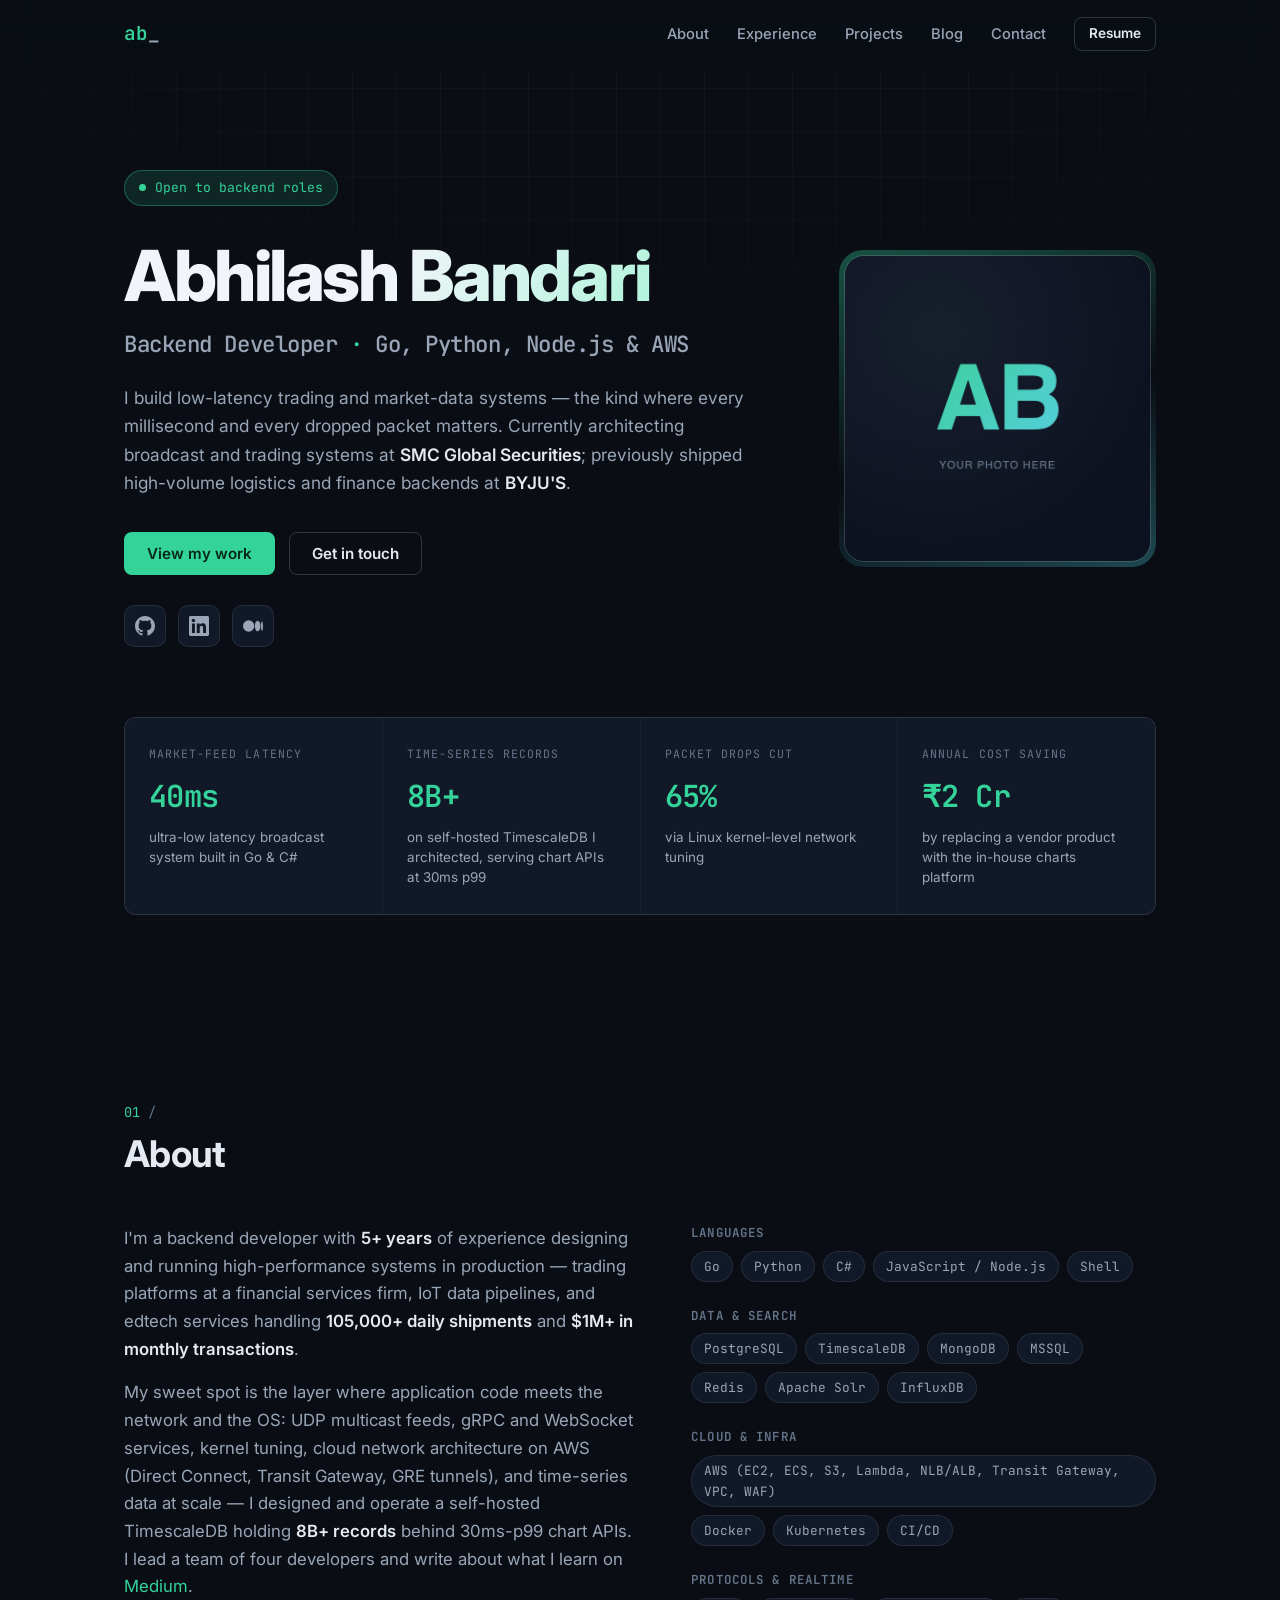
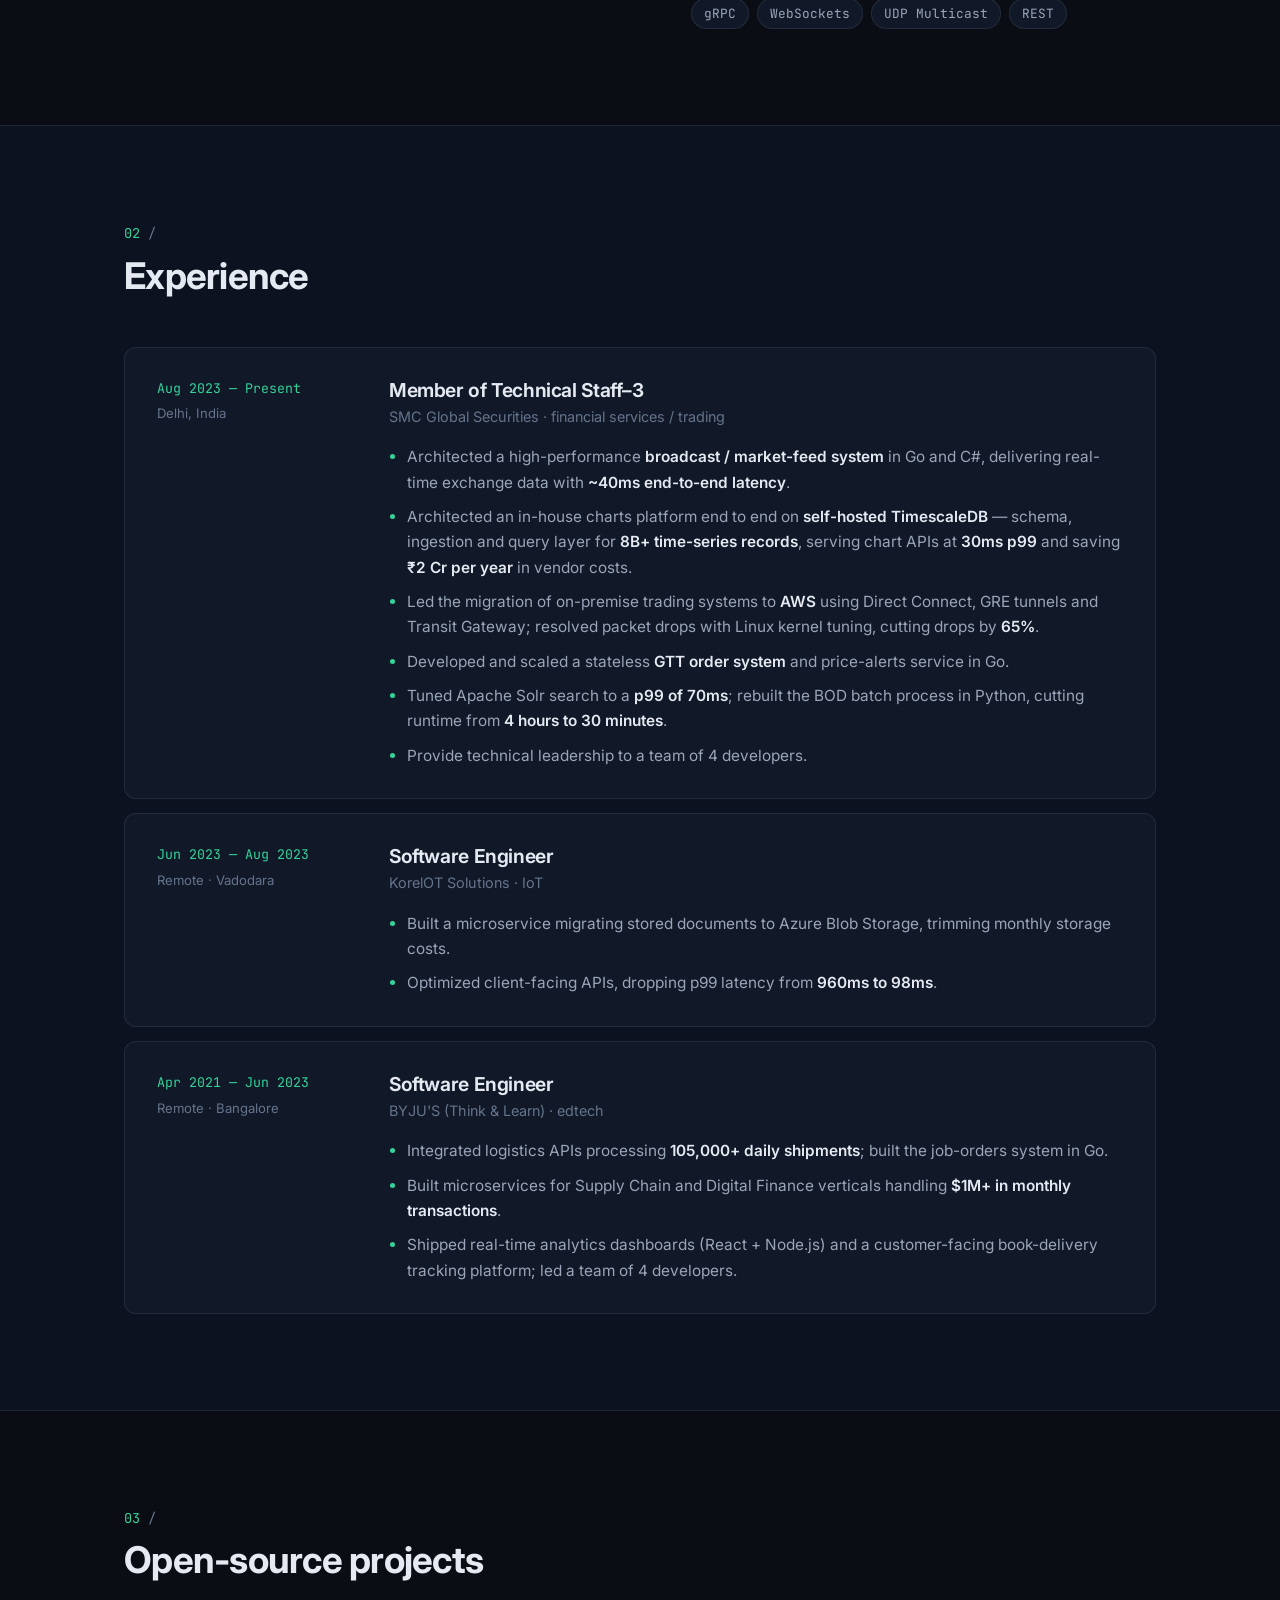
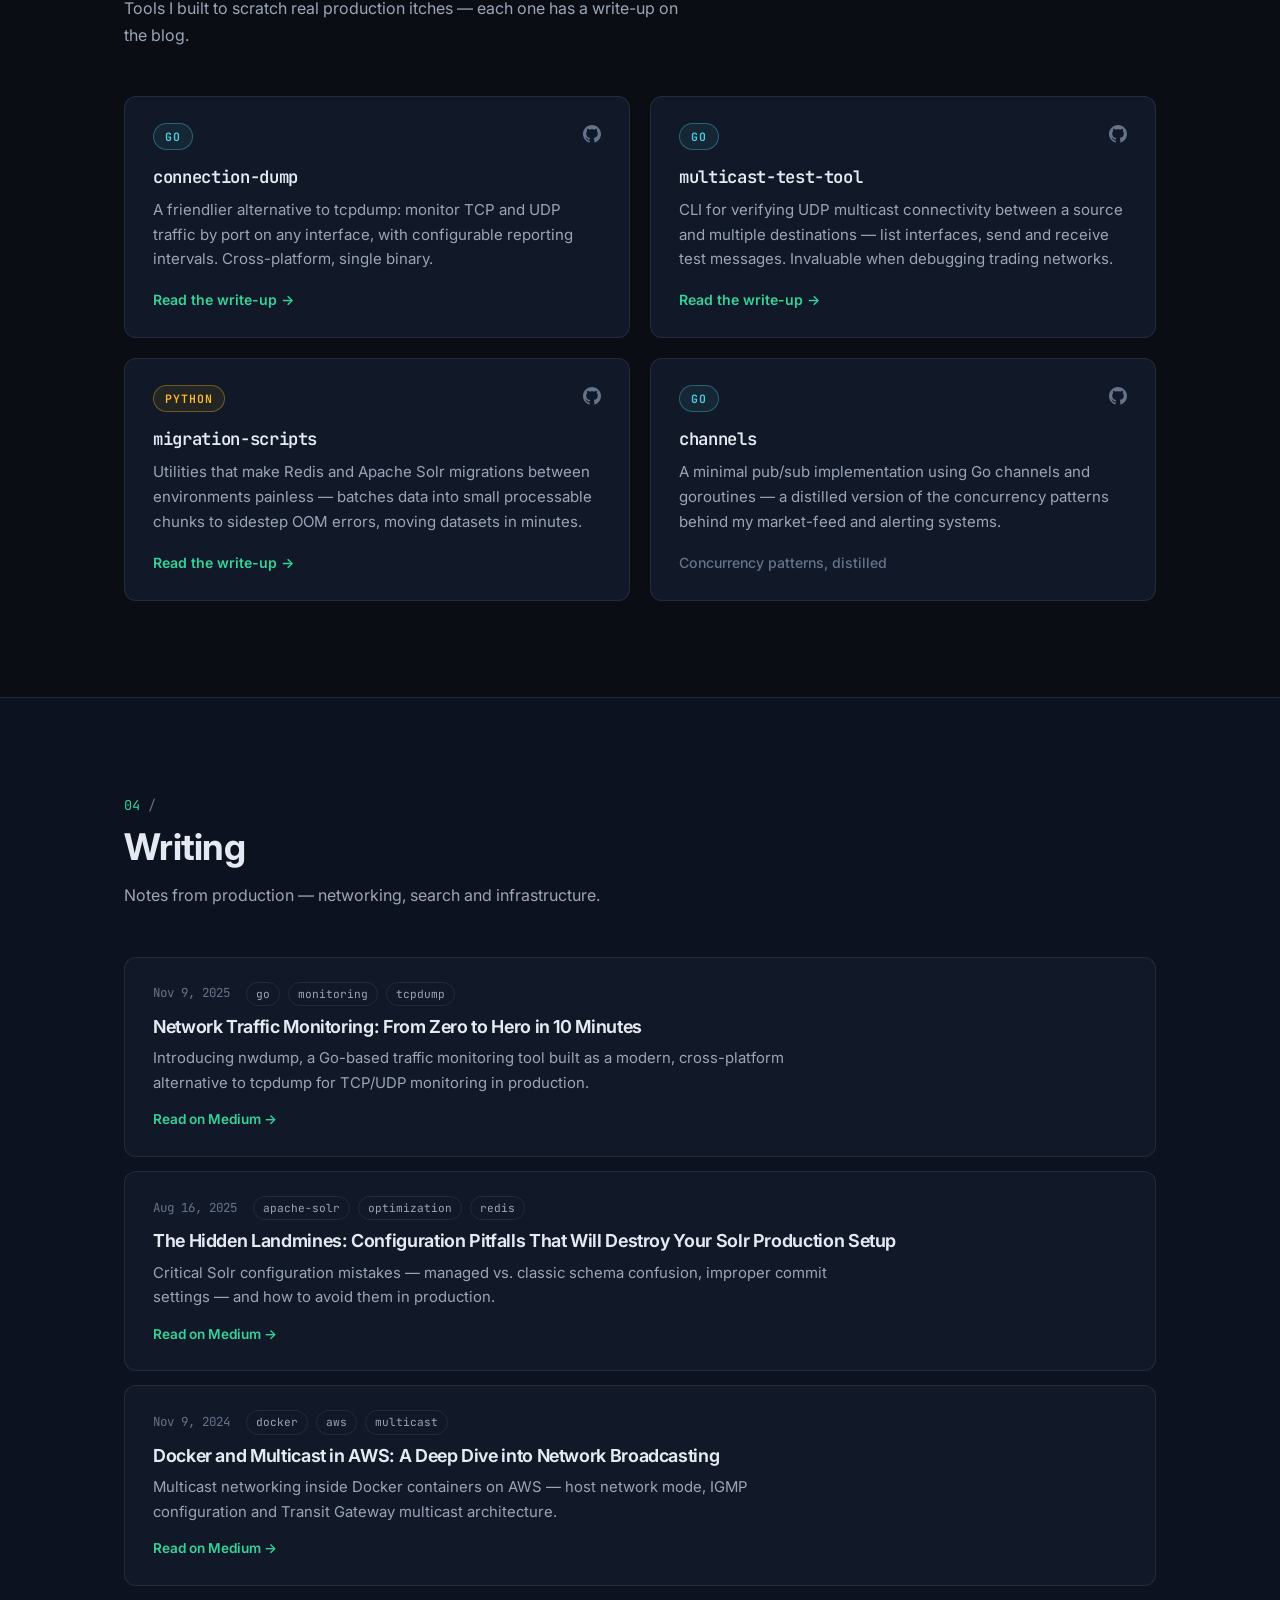
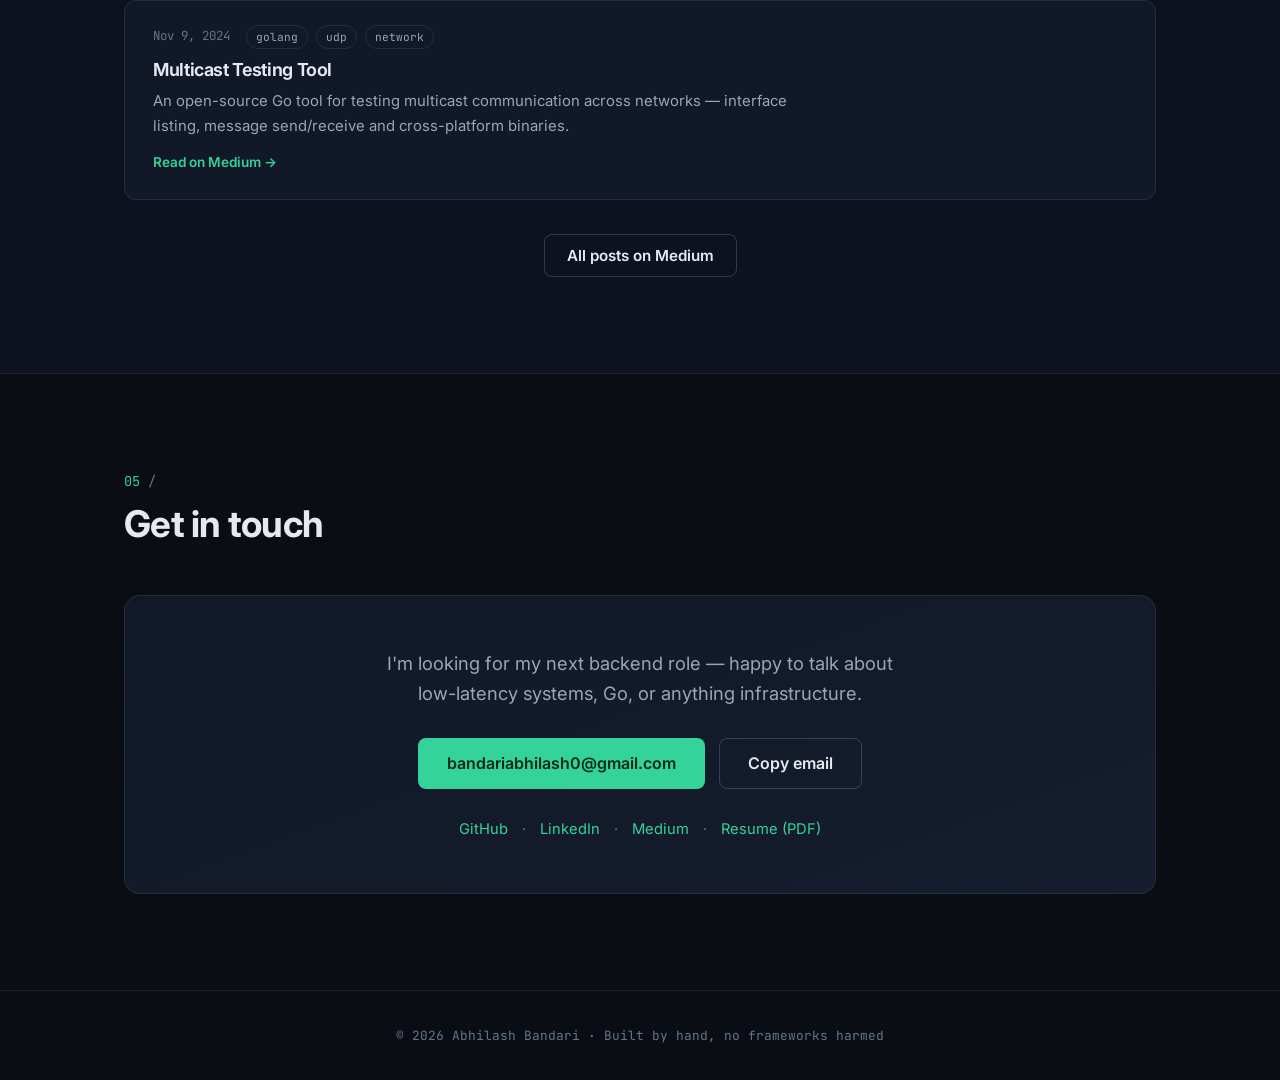
==== index.html @ 9f9c4e5d "feat: add personal photo and favicon assets with updated hero layout styling" ====
<!doctype html>
<html lang="en">

<head>
    <meta charset="UTF-8" />
    <meta name="viewport" content="width=device-width, initial-scale=1.0" />
    <title>Abhilash Bandari — Backend Developer</title>
    <meta name="description"
        content="Abhilash Bandari — Backend developer building low-latency trading systems in Go. 5+ years across fintech, IoT and edtech. AWS, PostgreSQL, Solr, gRPC." />
    <meta property="og:title" content="Abhilash Bandari — Backend Developer" />
    <meta property="og:description"
        content="Backend developer building low-latency trading systems in Go. 40ms market-data latency, ₹2 Cr/yr infra savings." />
    <link rel="icon" href="favicon.svg" type="image/svg+xml" />
    <link rel="icon" href="favicon-32.png" type="image/png" sizes="32x32" />
    <link rel="apple-touch-icon" href="apple-touch-icon.png" />
    <link rel="preconnect" href="https://fonts.googleapis.com" />
    <link rel="preconnect" href="https://fonts.gstatic.com" crossorigin />
    <link
        href="https://fonts.googleapis.com/css2?family=Inter:wght@400;500;600;700;800&family=JetBrains+Mono:wght@400;500;600&display=swap"
        rel="stylesheet" />
    <link rel="stylesheet" href="style.css" />
</head>

<body>
    <div class="bg-grid" aria-hidden="true"></div>

    <!-- Navigation -->
    <nav class="navbar" id="navbar">
        <div class="nav-container">
            <a href="#top" class="nav-logo">
                <span class="logo-mark">ab</span><span class="logo-cursor">_</span>
            </a>
            <div class="nav-menu" id="nav-menu">
                <a href="#about" class="nav-link">About</a>
                <a href="#experience" class="nav-link">Experience</a>
                <a href="#projects" class="nav-link">Projects</a>
                <a href="#blog" class="nav-link">Blog</a>
                <a href="#contact" class="nav-link">Contact</a>
                <a href="AbhilashBandari-Resume.pdf" target="_blank"
                    class="btn btn--outline btn--sm nav-resume">Resume</a>
            </div>
            <button class="nav-toggle" id="nav-toggle" aria-label="Toggle menu">
                <span class="bar"></span>
                <span class="bar"></span>
                <span class="bar"></span>
            </button>
        </div>
    </nav>

    <!-- Hero -->
    <header id="top" class="hero">
        <div class="container">
            <div class="hero-layout">
                <div class="hero-main">
                    <p class="hero-eyebrow reveal">
                <span class="status-dot"></span>Open to backend roles
            </p>
            <h1 class="hero-title reveal">
                Abhilash Bandari
            </h1>
            <h2 class="hero-role reveal">
                Backend Developer <span class="accent">·</span> Go, Python, Node.js &amp; AWS
            </h2>
            <p class="hero-description reveal">
                I build low-latency trading and market-data systems — the kind
                where every millisecond and every dropped packet matters.
                Currently architecting broadcast and trading systems at
                <strong>SMC Global Securities</strong>; previously shipped
                high-volume logistics and finance backends at
                <strong>BYJU'S</strong>.
            </p>
            <div class="hero-buttons reveal">
                <a href="#projects" class="btn btn--primary">View my work</a>
                <a href="mailto:bandariabhilash0@gmail.com" class="btn btn--outline">Get in touch</a>
            </div>
            <div class="hero-social reveal">
                <a href="https://github.com/bandari-abhilash" target="_blank" rel="noopener" class="social-link"
                    aria-label="GitHub">
                    <svg width="20" height="20" viewBox="0 0 24 24" fill="currentColor">
                        <path
                            d="M12 0c-6.626 0-12 5.373-12 12 0 5.302 3.438 9.8 8.207 11.387.599.111.793-.261.793-.577v-2.234c-3.338.726-4.033-1.416-4.033-1.416-.546-1.387-1.333-1.756-1.333-1.756-1.089-.745.083-.729.083-.729 1.205.084 1.839 1.237 1.839 1.237 1.07 1.834 2.807 1.304 3.492.997.107-.775.418-1.305.762-1.604-2.665-.305-5.467-1.334-5.467-5.931 0-1.311.469-2.381 1.236-3.221-.124-.303-.535-1.524.117-3.176 0 0 1.008-.322 3.301 1.23.957-.266 1.983-.399 3.003-.404 1.02.005 2.047.138 3.006.404 2.291-1.552 3.297-1.23 3.297-1.23.653 1.653.242 2.874.118 3.176.77.84 1.235 1.911 1.235 3.221 0 4.609-2.807 5.624-5.479 5.921.43.372.823 1.102.823 2.222v3.293c0 .319.192.694.801.576 4.765-1.589 8.199-6.086 8.199-11.386 0-6.627-5.373-12-12-12z" />
                    </svg>
                </a>
                <a href="https://linkedin.com/in/abhilash-bandari" target="_blank" rel="noopener" class="social-link"
                    aria-label="LinkedIn">
                    <svg width="20" height="20" viewBox="0 0 24 24" fill="currentColor">
                        <path
                            d="M20.447 20.452h-3.554v-5.569c0-1.328-.027-3.037-1.852-3.037-1.853 0-2.136 1.445-2.136 2.939v5.667H9.351V9h3.414v1.561h.046c.477-.9 1.637-1.85 3.37-1.85 3.601 0 4.267 2.37 4.267 5.455v6.286zM5.337 7.433c-1.144 0-2.063-.926-2.063-2.065 0-1.138.92-2.063 2.063-2.063 1.14 0 2.064.925 2.064 2.063 0 1.139-.925 2.065-2.064 2.065zm1.782 13.019H3.555V9h3.564v11.452zM22.225 0H1.771C.792 0 0 .774 0 1.729v20.542C0 23.227.792 24 1.771 24h20.451C23.2 24 24 23.227 24 22.271V1.729C24 .774 23.2 0 22.222 0h.003z" />
                    </svg>
                </a>
                <a href="https://medium.com/@bandariabhilash0" target="_blank" rel="noopener" class="social-link"
                    aria-label="Medium">
                    <svg width="20" height="20" viewBox="0 0 24 24" fill="currentColor">
                        <path
                            d="M13.54 12a6.8 6.8 0 01-6.77 6.82A6.8 6.8 0 010 12a6.8 6.8 0 016.77-6.82A6.8 6.8 0 0113.54 12zm7.42 0c0 3.54-1.51 6.42-3.38 6.42-1.87 0-3.39-2.88-3.39-6.42s1.52-6.42 3.39-6.42 3.38 2.88 3.38 6.42M24 12c0 3.17-.53 5.75-1.19 5.75-.66 0-1.19-2.58-1.19-5.75s.53-5.75 1.19-5.75C23.47 6.25 24 8.83 24 12z" />
                    </svg>
                </a>
            </div>
                </div>
                <div class="hero-photo reveal">
                    <img src="me.jpg" alt="Abhilash Bandari" width="640" height="640" />
                </div>
            </div>

            <!-- Achievement stats -->
            <dl class="stats reveal">
                <div class="stat">
                    <dt>Market-feed latency</dt>
                    <dd><span class="stat-number" data-suffix="ms">40</span></dd>
                    <p>ultra-low latency broadcast system built in Go &amp; C#</p>
                </div>
                <div class="stat">
                    <dt>Time-series records</dt>
                    <dd><span class="stat-number" data-suffix="B+">8</span></dd>
                    <p>on self-hosted TimescaleDB I architected, serving chart APIs at 30ms p99</p>
                </div>
                <div class="stat">
                    <dt>Packet drops cut</dt>
                    <dd><span class="stat-number" data-suffix="%">65</span></dd>
                    <p>via Linux kernel-level network tuning</p>
                </div>
                <div class="stat">
                    <dt>Annual cost saving</dt>
                    <dd>₹<span class="stat-number" data-suffix=" Cr">2</span></dd>
                    <p>by replacing a vendor product with the in-house charts platform</p>
                </div>
            </dl>
        </div>
    </header>

    <!-- About -->
    <section id="about" class="section">
        <div class="container">
            <div class="section-header reveal">
                <span class="section-index">01</span>
                <h2 class="section-title">About</h2>
            </div>
            <div class="about-grid">
                <div class="about-text reveal">
                    <p>
                        I'm a backend developer with <strong>5+ years</strong> of
                        experience designing and running high-performance systems
                        in production — trading platforms at a financial services
                        firm, IoT data pipelines, and edtech services handling
                        <strong>105,000+ daily shipments</strong> and
                        <strong>$1M+ in monthly transactions</strong>.
                    </p>
                    <p>
                        My sweet spot is the layer where application code meets
                        the network and the OS: UDP multicast feeds, gRPC and
                        WebSocket services, kernel tuning, cloud network
                        architecture on AWS (Direct Connect, Transit Gateway,
                        GRE tunnels), and time-series data at scale — I designed
                        and operate a self-hosted TimescaleDB holding
                        <strong>8B+ records</strong> behind 30ms-p99 chart APIs.
                        I lead a team of four developers and write
                        about what I learn on
                        <a href="https://medium.com/@bandariabhilash0" target="_blank" rel="noopener">Medium</a>.
                    </p>
                </div>
                <div class="skills reveal">
                    <div class="skill-group">
                        <h3>Languages</h3>
                        <ul class="tags">
                            <li>Go</li>
                            <li>Python</li>
                            <li>C#</li>
                            <li>JavaScript / Node.js</li>
                            <li>Shell</li>
                        </ul>
                    </div>
                    <div class="skill-group">
                        <h3>Data &amp; Search</h3>
                        <ul class="tags">
                            <li>PostgreSQL</li>
                            <li>TimescaleDB</li>
                            <li>MongoDB</li>
                            <li>MSSQL</li>
                            <li>Redis</li>
                            <li>Apache Solr</li>
                            <li>InfluxDB</li>
                        </ul>
                    </div>
                    <div class="skill-group">
                        <h3>Cloud &amp; Infra</h3>
                        <ul class="tags">
                            <li>AWS (EC2, ECS, S3, Lambda, NLB/ALB, Transit Gateway, VPC, WAF)</li>
                            <li>Docker</li>
                            <li>Kubernetes</li>
                            <li>CI/CD</li>
                        </ul>
                    </div>
                    <div class="skill-group">
                        <h3>Protocols &amp; Realtime</h3>
                        <ul class="tags">
                            <li>gRPC</li>
                            <li>WebSockets</li>
                            <li>UDP Multicast</li>
                            <li>REST</li>
                        </ul>
                    </div>
                </div>
            </div>
        </div>
    </section>

    <!-- Experience -->
    <section id="experience" class="section section--alt">
        <div class="container">
            <div class="section-header reveal">
                <span class="section-index">02</span>
                <h2 class="section-title">Experience</h2>
            </div>
            <div class="timeline">
                <article class="timeline-item reveal">
                    <div class="timeline-meta">
                        <span class="timeline-date">Aug 2023 — Present</span>
                        <span class="timeline-location">Delhi, India</span>
                    </div>
                    <div class="timeline-body">
                        <h3>Member of Technical Staff–3</h3>
                        <p class="timeline-company">SMC Global Securities · financial services / trading</p>
                        <ul>
                            <li>
                                Architected a high-performance <strong>broadcast / market-feed
                                    system</strong> in Go and C#, delivering real-time exchange data
                                with <strong>~40ms end-to-end latency</strong>.
                            </li>
                            <li>
                                Architected an in-house charts platform end to end on
                                <strong>self-hosted TimescaleDB</strong> — schema, ingestion
                                and query layer for <strong>8B+ time-series records</strong>,
                                serving chart APIs at <strong>30ms p99</strong> and saving
                                <strong>₹2 Cr per year</strong> in vendor costs.
                            </li>
                            <li>
                                Led the migration of on-premise trading systems to
                                <strong>AWS</strong> using Direct Connect, GRE tunnels and
                                Transit Gateway; resolved packet drops with Linux kernel
                                tuning, cutting drops by <strong>65%</strong>.
                            </li>
                            <li>
                                Developed and scaled a stateless <strong>GTT order system</strong>
                                and price-alerts service in Go.
                            </li>
                            <li>
                                Tuned Apache Solr search to a <strong>p99 of 70ms</strong>;
                                rebuilt the BOD batch process in Python, cutting runtime from
                                <strong>4 hours to 30 minutes</strong>.
                            </li>
                            <li>Provide technical leadership to a team of 4 developers.</li>
                        </ul>
                    </div>
                </article>

                <article class="timeline-item reveal">
                    <div class="timeline-meta">
                        <span class="timeline-date">Jun 2023 — Aug 2023</span>
                        <span class="timeline-location">Remote · Vadodara</span>
                    </div>
                    <div class="timeline-body">
                        <h3>Software Engineer</h3>
                        <p class="timeline-company">KorelOT Solutions · IoT</p>
                        <ul>
                            <li>
                                Built a microservice migrating stored documents to Azure Blob
                                Storage, trimming monthly storage costs.
                            </li>
                            <li>
                                Optimized client-facing APIs, dropping p99 latency from
                                <strong>960ms to 98ms</strong>.
                            </li>
                        </ul>
                    </div>
                </article>

                <article class="timeline-item reveal">
                    <div class="timeline-meta">
                        <span class="timeline-date">Apr 2021 — Jun 2023</span>
                        <span class="timeline-location">Remote · Bangalore</span>
                    </div>
                    <div class="timeline-body">
                        <h3>Software Engineer</h3>
                        <p class="timeline-company">BYJU'S (Think &amp; Learn) · edtech</p>
                        <ul>
                            <li>
                                Integrated logistics APIs processing
                                <strong>105,000+ daily shipments</strong>; built the job-orders
                                system in Go.
                            </li>
                            <li>
                                Built microservices for Supply Chain and Digital Finance
                                verticals handling <strong>$1M+ in monthly transactions</strong>.
                            </li>
                            <li>
                                Shipped real-time analytics dashboards (React + Node.js) and a
                                customer-facing book-delivery tracking platform; led a team of
                                4 developers.
                            </li>
                        </ul>
                    </div>
                </article>
            </div>
        </div>
    </section>

    <!-- Projects -->
    <section id="projects" class="section">
        <div class="container">
            <div class="section-header reveal">
                <span class="section-index">03</span>
                <h2 class="section-title">Open-source projects</h2>
                <p class="section-subtitle">
                    Tools I built to scratch real production itches — each one has a
                    write-up on the blog.
                </p>
            </div>
            <div class="projects-grid">
                <article class="project-card reveal">
                    <div class="project-top">
                        <span class="project-lang" data-lang="go">Go</span>
                        <div class="project-links">
                            <a href="https://github.com/bandari-abhilash/connection-dump" target="_blank" rel="noopener"
                                aria-label="GitHub repo">
                                <svg width="18" height="18" viewBox="0 0 24 24" fill="currentColor">
                                    <path
                                        d="M12 0c-6.626 0-12 5.373-12 12 0 5.302 3.438 9.8 8.207 11.387.599.111.793-.261.793-.577v-2.234c-3.338.726-4.033-1.416-4.033-1.416-.546-1.387-1.333-1.756-1.333-1.756-1.089-.745.083-.729.083-.729 1.205.084 1.839 1.237 1.839 1.237 1.07 1.834 2.807 1.304 3.492.997.107-.775.418-1.305.762-1.604-2.665-.305-5.467-1.334-5.467-5.931 0-1.311.469-2.381 1.236-3.221-.124-.303-.535-1.524.117-3.176 0 0 1.008-.322 3.301 1.23.957-.266 1.983-.399 3.003-.404 1.02.005 2.047.138 3.006.404 2.291-1.552 3.297-1.23 3.297-1.23.653 1.653.242 2.874.118 3.176.77.84 1.235 1.911 1.235 3.221 0 4.609-2.807 5.624-5.479 5.921.43.372.823 1.102.823 2.222v3.293c0 .319.192.694.801.576 4.765-1.589 8.199-6.086 8.199-11.386 0-6.627-5.373-12-12-12z" />
                                </svg>
                            </a>
                        </div>
                    </div>
                    <h3 class="project-title">connection-dump</h3>
                    <p class="project-description">
                        A friendlier alternative to tcpdump: monitor TCP and UDP
                        traffic by port on any interface, with configurable reporting
                        intervals. Cross-platform, single binary.
                    </p>
                    <a class="project-blog"
                        href="https://medium.com/@bandariabhilash0/network-traffic-monitoring-from-zero-to-hero-in-10-minutes-3dfbd53ea9e9"
                        target="_blank" rel="noopener">Read the write-up →</a>
                </article>

                <article class="project-card reveal">
                    <div class="project-top">
                        <span class="project-lang" data-lang="go">Go</span>
                        <div class="project-links">
                            <a href="https://github.com/bandari-abhilash/mutlicast-test-tool" target="_blank"
                                rel="noopener" aria-label="GitHub repo">
                                <svg width="18" height="18" viewBox="0 0 24 24" fill="currentColor">
                                    <path
                                        d="M12 0c-6.626 0-12 5.373-12 12 0 5.302 3.438 9.8 8.207 11.387.599.111.793-.261.793-.577v-2.234c-3.338.726-4.033-1.416-4.033-1.416-.546-1.387-1.333-1.756-1.333-1.756-1.089-.745.083-.729.083-.729 1.205.084 1.839 1.237 1.839 1.237 1.07 1.834 2.807 1.304 3.492.997.107-.775.418-1.305.762-1.604-2.665-.305-5.467-1.334-5.467-5.931 0-1.311.469-2.381 1.236-3.221-.124-.303-.535-1.524.117-3.176 0 0 1.008-.322 3.301 1.23.957-.266 1.983-.399 3.003-.404 1.02.005 2.047.138 3.006.404 2.291-1.552 3.297-1.23 3.297-1.23.653 1.653.242 2.874.118 3.176.77.84 1.235 1.911 1.235 3.221 0 4.609-2.807 5.624-5.479 5.921.43.372.823 1.102.823 2.222v3.293c0 .319.192.694.801.576 4.765-1.589 8.199-6.086 8.199-11.386 0-6.627-5.373-12-12-12z" />
                                </svg>
                            </a>
                        </div>
                    </div>
                    <h3 class="project-title">multicast-test-tool</h3>
                    <p class="project-description">
                        CLI for verifying UDP multicast connectivity between a source
                        and multiple destinations — list interfaces, send and receive
                        test messages. Invaluable when debugging trading networks.
                    </p>
                    <a class="project-blog"
                        href="https://medium.com/@bandariabhilash0/multicast-testing-tool-58a92e28c82c" target="_blank"
                        rel="noopener">Read the write-up →</a>
                </article>

                <article class="project-card reveal">
                    <div class="project-top">
                        <span class="project-lang" data-lang="python">Python</span>
                        <div class="project-links">
                            <a href="https://github.com/bandari-abhilash/migration-scripts" target="_blank"
                                rel="noopener" aria-label="GitHub repo">
                                <svg width="18" height="18" viewBox="0 0 24 24" fill="currentColor">
                                    <path
                                        d="M12 0c-6.626 0-12 5.373-12 12 0 5.302 3.438 9.8 8.207 11.387.599.111.793-.261.793-.577v-2.234c-3.338.726-4.033-1.416-4.033-1.416-.546-1.387-1.333-1.756-1.333-1.756-1.089-.745.083-.729.083-.729 1.205.084 1.839 1.237 1.839 1.237 1.07 1.834 2.807 1.304 3.492.997.107-.775.418-1.305.762-1.604-2.665-.305-5.467-1.334-5.467-5.931 0-1.311.469-2.381 1.236-3.221-.124-.303-.535-1.524.117-3.176 0 0 1.008-.322 3.301 1.23.957-.266 1.983-.399 3.003-.404 1.02.005 2.047.138 3.006.404 2.291-1.552 3.297-1.23 3.297-1.23.653 1.653.242 2.874.118 3.176.77.84 1.235 1.911 1.235 3.221 0 4.609-2.807 5.624-5.479 5.921.43.372.823 1.102.823 2.222v3.293c0 .319.192.694.801.576 4.765-1.589 8.199-6.086 8.199-11.386 0-6.627-5.373-12-12-12z" />
                                </svg>
                            </a>
                        </div>
                    </div>
                    <h3 class="project-title">migration-scripts</h3>
                    <p class="project-description">
                        Utilities that make Redis and Apache Solr migrations between
                        environments painless — batches data into small processable
                        chunks to sidestep OOM errors, moving datasets in minutes.
                    </p>
                    <a class="project-blog"
                        href="https://medium.com/@bandariabhilash0/the-hidden-landmines-configuration-pitfalls-that-will-destroy-your-solr-production-setup-4664e46c0c97"
                        target="_blank" rel="noopener">Read the write-up →</a>
                </article>

                <article class="project-card reveal">
                    <div class="project-top">
                        <span class="project-lang" data-lang="go">Go</span>
                        <div class="project-links">
                            <a href="https://github.com/bandari-abhilash/channels" target="_blank" rel="noopener"
                                aria-label="GitHub repo">
                                <svg width="18" height="18" viewBox="0 0 24 24" fill="currentColor">
                                    <path
                                        d="M12 0c-6.626 0-12 5.373-12 12 0 5.302 3.438 9.8 8.207 11.387.599.111.793-.261.793-.577v-2.234c-3.338.726-4.033-1.416-4.033-1.416-.546-1.387-1.333-1.756-1.333-1.756-1.089-.745.083-.729.083-.729 1.205.084 1.839 1.237 1.839 1.237 1.07 1.834 2.807 1.304 3.492.997.107-.775.418-1.305.762-1.604-2.665-.305-5.467-1.334-5.467-5.931 0-1.311.469-2.381 1.236-3.221-.124-.303-.535-1.524.117-3.176 0 0 1.008-.322 3.301 1.23.957-.266 1.983-.399 3.003-.404 1.02.005 2.047.138 3.006.404 2.291-1.552 3.297-1.23 3.297-1.23.653 1.653.242 2.874.118 3.176.77.84 1.235 1.911 1.235 3.221 0 4.609-2.807 5.624-5.479 5.921.43.372.823 1.102.823 2.222v3.293c0 .319.192.694.801.576 4.765-1.589 8.199-6.086 8.199-11.386 0-6.627-5.373-12-12-12z" />
                                </svg>
                            </a>
                        </div>
                    </div>
                    <h3 class="project-title">channels</h3>
                    <p class="project-description">
                        A minimal pub/sub implementation using Go channels and
                        goroutines — a distilled version of the concurrency patterns
                        behind my market-feed and alerting systems.
                    </p>
                    <span class="project-blog project-blog--muted">Concurrency patterns, distilled</span>
                </article>
            </div>
        </div>
    </section>

    <!-- Blog -->
    <section id="blog" class="section section--alt">
        <div class="container">
            <div class="section-header reveal">
                <span class="section-index">04</span>
                <h2 class="section-title">Writing</h2>
                <p class="section-subtitle">
                    Notes from production — networking, search and infrastructure.
                </p>
            </div>
            <div class="blog-list">
                <a class="blog-card reveal"
                    href="https://medium.com/@bandariabhilash0/network-traffic-monitoring-from-zero-to-hero-in-10-minutes-3dfbd53ea9e9"
                    target="_blank" rel="noopener">
                    <div class="blog-meta">
                        <time datetime="2025-11-09">Nov 9, 2025</time>
                        <ul class="tags tags--sm">
                            <li>go</li>
                            <li>monitoring</li>
                            <li>tcpdump</li>
                        </ul>
                    </div>
                    <h3>Network Traffic Monitoring: From Zero to Hero in 10 Minutes</h3>
                    <p>
                        Introducing nwdump, a Go-based traffic monitoring tool built as
                        a modern, cross-platform alternative to tcpdump for TCP/UDP
                        monitoring in production.
                    </p>
                    <span class="blog-read">Read on Medium →</span>
                </a>

                <a class="blog-card reveal"
                    href="https://medium.com/@bandariabhilash0/the-hidden-landmines-configuration-pitfalls-that-will-destroy-your-solr-production-setup-4664e46c0c97"
                    target="_blank" rel="noopener">
                    <div class="blog-meta">
                        <time datetime="2025-08-16">Aug 16, 2025</time>
                        <ul class="tags tags--sm">
                            <li>apache-solr</li>
                            <li>optimization</li>
                            <li>redis</li>
                        </ul>
                    </div>
                    <h3>The Hidden Landmines: Configuration Pitfalls That Will Destroy Your Solr Production Setup</h3>
                    <p>
                        Critical Solr configuration mistakes — managed vs. classic
                        schema confusion, improper commit settings — and how to avoid
                        them in production.
                    </p>
                    <span class="blog-read">Read on Medium →</span>
                </a>

                <a class="blog-card reveal"
                    href="https://medium.com/@bandariabhilash0/docker-and-multicast-in-aws-a-deep-dive-into-network-broadcasting-65d15a8937e2"
                    target="_blank" rel="noopener">
                    <div class="blog-meta">
                        <time datetime="2024-11-09">Nov 9, 2024</time>
                        <ul class="tags tags--sm">
                            <li>docker</li>
                            <li>aws</li>
                            <li>multicast</li>
                        </ul>
                    </div>
                    <h3>Docker and Multicast in AWS: A Deep Dive into Network Broadcasting</h3>
                    <p>
                        Multicast networking inside Docker containers on AWS — host
                        network mode, IGMP configuration and Transit Gateway multicast
                        architecture.
                    </p>
                    <span class="blog-read">Read on Medium →</span>
                </a>

                <a class="blog-card reveal"
                    href="https://medium.com/@bandariabhilash0/multicast-testing-tool-58a92e28c82c" target="_blank"
                    rel="noopener">
                    <div class="blog-meta">
                        <time datetime="2024-11-09">Nov 9, 2024</time>
                        <ul class="tags tags--sm">
                            <li>golang</li>
                            <li>udp</li>
                            <li>network</li>
                        </ul>
                    </div>
                    <h3>Multicast Testing Tool</h3>
                    <p>
                        An open-source Go tool for testing multicast communication
                        across networks — interface listing, message send/receive and
                        cross-platform binaries.
                    </p>
                    <span class="blog-read">Read on Medium →</span>
                </a>

                <!-- <a
                        class="blog-card reveal"
                        href="https://medium.com/@bandariabhilash0/building-disputes-module-282ad569922b"
                        target="_blank"
                        rel="noopener"
                    >
                        <div class="blog-meta">
                            <time datetime="2021-11-12">Nov 12, 2021</time>
                            <ul class="tags tags--sm"><li>react</li><li>mongodb</li><li>nodejs</li></ul>
                        </div>
                        <h3>Building Disputes Module</h3>
                        <p>
                            Implementing a disputes module with React and MongoDB — letting
                            users raise disputes and track their status end to end.
                        </p>
                        <span class="blog-read">Read on Medium →</span>
                    </a> -->
            </div>
            <div class="blog-more reveal">
                <a href="https://medium.com/@bandariabhilash0" target="_blank" rel="noopener"
                    class="btn btn--outline">All posts on Medium</a>
            </div>
        </div>
    </section>

    <!-- Contact -->
    <section id="contact" class="section contact">
        <div class="container">
            <div class="section-header reveal">
                <span class="section-index">05</span>
                <h2 class="section-title">Get in touch</h2>
            </div>
            <div class="contact-card reveal">
                <p class="contact-lead">
                    I'm looking for my next backend role — happy to talk about
                    low-latency systems, Go, or anything infrastructure.
                </p>
                <div class="contact-actions">
                    <a href="mailto:bandariabhilash0@gmail.com"
                        class="btn btn--primary btn--lg">bandariabhilash0@gmail.com</a>
                    <button class="btn btn--outline btn--lg" id="copy-email" type="button">
                        Copy email
                    </button>
                </div>
                <div class="contact-links">
                    <a href="https://github.com/bandari-abhilash" target="_blank" rel="noopener">GitHub</a>
                    <span>·</span>
                    <a href="https://linkedin.com/in/abhilash-bandari" target="_blank" rel="noopener">LinkedIn</a>
                    <span>·</span>
                    <a href="https://medium.com/@bandariabhilash0" target="_blank" rel="noopener">Medium</a>
                    <span>·</span>
                    <a href="AbhilashBandari-Resume.pdf" target="_blank">Resume (PDF)</a>
                </div>
            </div>
        </div>
    </section>

    <!-- Footer -->
    <footer class="footer">
        <div class="container">
            <p>© 2026 Abhilash Bandari · Built by hand, no frameworks harmed</p>
        </div>
    </footer>

    <script src="app.js"></script>
</body>

</html>
---- style.css ----
/* ============================================================
   Abhilash Bandari — portfolio
   Dark, minimal, backend-engineer aesthetic.
   ============================================================ */

:root {
  --bg: #0a0e14;
  --bg-alt: #0d1220;
  --surface: #111827;
  --surface-raised: #151d2e;
  --border: rgba(148, 163, 184, 0.14);
  --border-strong: rgba(148, 163, 184, 0.28);

  --text: #e5eaf2;
  --text-secondary: #9aa6b8;
  --text-muted: #64748b;

  --accent: #34d399;
  --accent-dim: rgba(52, 211, 153, 0.12);
  --accent-border: rgba(52, 211, 153, 0.35);
  --accent-contrast: #06281c;

  --go: #4dd0e1;
  --python: #fbbf24;

  --font-sans: "Inter", -apple-system, BlinkMacSystemFont, "Segoe UI", sans-serif;
  --font-mono: "JetBrains Mono", ui-monospace, SFMono-Regular, Menlo, monospace;

  --radius: 12px;
  --radius-sm: 8px;
  --container: 1080px;

  --ease: cubic-bezier(0.16, 1, 0.3, 1);
}

* ,
*::before,
*::after {
  box-sizing: border-box;
}

html {
  scroll-behavior: smooth;
  scroll-padding-top: 90px;
}

body {
  margin: 0;
  font-family: var(--font-sans);
  font-size: 16px;
  line-height: 1.65;
  color: var(--text);
  background: var(--bg);
  -webkit-font-smoothing: antialiased;
  overflow-x: hidden;
}

/* Faint grid backdrop */
.bg-grid {
  position: fixed;
  inset: 0;
  z-index: -1;
  background-image:
    linear-gradient(rgba(148, 163, 184, 0.045) 1px, transparent 1px),
    linear-gradient(90deg, rgba(148, 163, 184, 0.045) 1px, transparent 1px);
  background-size: 44px 44px;
  mask-image: radial-gradient(ellipse 90% 60% at 50% 0%, black 30%, transparent 75%);
  -webkit-mask-image: radial-gradient(ellipse 90% 60% at 50% 0%, black 30%, transparent 75%);
}

h1, h2, h3, h4 {
  margin: 0;
  line-height: 1.25;
  letter-spacing: -0.02em;
}

p {
  margin: 0 0 1rem;
}

a {
  color: var(--accent);
  text-decoration: none;
  transition: color 0.15s var(--ease);
}

a:hover {
  color: #6ee7b7;
}

.container {
  max-width: var(--container);
  margin: 0 auto;
  padding: 0 24px;
}

.accent {
  color: var(--accent);
}

/* ---------- Buttons ---------- */
.btn {
  display: inline-flex;
  align-items: center;
  justify-content: center;
  gap: 8px;
  padding: 10px 22px;
  border-radius: var(--radius-sm);
  font-family: var(--font-sans);
  font-size: 0.95rem;
  font-weight: 600;
  line-height: 1.4;
  cursor: pointer;
  border: 1px solid transparent;
  transition: all 0.2s var(--ease);
  white-space: nowrap;
}

.btn--primary {
  background: var(--accent);
  color: var(--accent-contrast);
}

.btn--primary:hover {
  background: #6ee7b7;
  color: var(--accent-contrast);
  transform: translateY(-1px);
  box-shadow: 0 8px 24px rgba(52, 211, 153, 0.25);
}

.btn--outline {
  background: transparent;
  border-color: var(--border-strong);
  color: var(--text);
}

.btn--outline:hover {
  border-color: var(--accent-border);
  color: var(--accent);
  transform: translateY(-1px);
}

.btn--sm {
  padding: 6px 14px;
  font-size: 0.85rem;
}

.btn--lg {
  padding: 13px 28px;
  font-size: 1rem;
}

/* ---------- Navbar ---------- */
.navbar {
  position: fixed;
  top: 0;
  left: 0;
  right: 0;
  z-index: 100;
  background: rgba(10, 14, 20, 0.75);
  backdrop-filter: blur(14px);
  -webkit-backdrop-filter: blur(14px);
  border-bottom: 1px solid transparent;
  transition: border-color 0.3s var(--ease);
}

.navbar.scrolled {
  border-bottom-color: var(--border);
}

.nav-container {
  max-width: var(--container);
  margin: 0 auto;
  padding: 0 24px;
  height: 68px;
  display: flex;
  align-items: center;
  justify-content: space-between;
}

.nav-logo {
  font-family: var(--font-mono);
  font-size: 1.2rem;
  font-weight: 600;
  color: var(--text);
}

.logo-mark {
  color: var(--accent);
}

.logo-cursor {
  animation: blink 1.1s steps(1) infinite;
  color: var(--text-secondary);
}

.nav-menu {
  display: flex;
  align-items: center;
  gap: 28px;
}

.nav-link {
  font-size: 0.92rem;
  font-weight: 500;
  color: var(--text-secondary);
  position: relative;
}

.nav-link::after {
  content: "";
  position: absolute;
  left: 0;
  bottom: -6px;
  width: 0;
  height: 2px;
  border-radius: 2px;
  background: var(--accent);
  transition: width 0.25s var(--ease);
}

.nav-link:hover,
.nav-link.active {
  color: var(--text);
}

.nav-link.active::after {
  width: 100%;
}

.nav-toggle {
  display: none;
  flex-direction: column;
  gap: 5px;
  background: none;
  border: none;
  cursor: pointer;
  padding: 8px;
}

.nav-toggle .bar {
  width: 22px;
  height: 2px;
  background: var(--text);
  border-radius: 2px;
  transition: 0.3s var(--ease);
}

.nav-toggle.active .bar:nth-child(1) { transform: translateY(7px) rotate(45deg); }
.nav-toggle.active .bar:nth-child(2) { opacity: 0; }
.nav-toggle.active .bar:nth-child(3) { transform: translateY(-7px) rotate(-45deg); }

/* ---------- Hero ---------- */
.hero {
  padding: 170px 0 90px;
  position: relative;
}

.hero-eyebrow {
  display: inline-flex;
  align-items: center;
  gap: 9px;
  font-family: var(--font-mono);
  font-size: 0.82rem;
  color: var(--accent);
  background: var(--accent-dim);
  border: 1px solid var(--accent-border);
  padding: 6px 14px;
  border-radius: 999px;
  margin-bottom: 26px;
}

.status-dot {
  width: 7px;
  height: 7px;
  border-radius: 50%;
  background: var(--accent);
  box-shadow: 0 0 0 0 rgba(52, 211, 153, 0.6);
  animation: pulse 2.2s infinite;
}

@keyframes pulse {
  0% { box-shadow: 0 0 0 0 rgba(52, 211, 153, 0.5); }
  70% { box-shadow: 0 0 0 8px rgba(52, 211, 153, 0); }
  100% { box-shadow: 0 0 0 0 rgba(52, 211, 153, 0); }
}

@keyframes blink {
  0%, 49% { opacity: 1; }
  50%, 100% { opacity: 0; }
}

.hero-title {
  font-size: clamp(2.6rem, 6.5vw, 4.4rem);
  font-weight: 800;
  letter-spacing: -0.035em;
  margin-bottom: 10px;
  background: linear-gradient(120deg, #f1f5f9 40%, #94f3cf 100%);
  -webkit-background-clip: text;
  background-clip: text;
  -webkit-text-fill-color: transparent;
}

.hero-role {
  font-family: var(--font-mono);
  font-size: clamp(1.05rem, 2.2vw, 1.4rem);
  font-weight: 500;
  color: var(--text-secondary);
  margin-bottom: 26px;
}

.hero-description {
  max-width: 620px;
  font-size: 1.08rem;
  color: var(--text-secondary);
  margin-bottom: 34px;
}

.hero-description strong {
  color: var(--text);
  font-weight: 600;
}

.hero-buttons {
  display: flex;
  gap: 14px;
  flex-wrap: wrap;
  margin-bottom: 30px;
}

.hero-social {
  display: flex;
  gap: 12px;
}

.hero-layout {
  display: grid;
  grid-template-columns: 1fr auto;
  gap: 56px;
  align-items: center;
  margin-bottom: 70px;
}

.hero-photo {
  position: relative;
  border-radius: 24px;
  padding: 5px;
  background: linear-gradient(160deg, var(--accent-border), transparent 55%, rgba(77, 208, 225, 0.3));
}

.hero-photo img {
  display: block;
  width: clamp(220px, 24vw, 320px);
  height: clamp(220px, 24vw, 320px);
  object-fit: cover;
  border-radius: 20px;
  border: 1px solid var(--border-strong);
  filter: saturate(0.92);
  transition: filter 0.3s var(--ease);
}

.hero-photo img:hover {
  filter: saturate(1.05);
}

.social-link {
  display: flex;
  align-items: center;
  justify-content: center;
  width: 42px;
  height: 42px;
  border-radius: 10px;
  border: 1px solid var(--border);
  color: var(--text-secondary);
  background: var(--surface);
  transition: all 0.2s var(--ease);
}

.social-link:hover {
  color: var(--accent);
  border-color: var(--accent-border);
  transform: translateY(-2px);
}

/* Stats band */
.stats {
  display: grid;
  grid-template-columns: repeat(4, 1fr);
  gap: 1px;
  margin: 0;
  background: var(--border);
  border: 1px solid var(--border);
  border-radius: var(--radius);
  overflow: hidden;
}

.stat {
  background: var(--surface);
  padding: 26px 24px;
  transition: background 0.25s var(--ease);
}

.stat:hover {
  background: var(--surface-raised);
}

.stat dt {
  font-family: var(--font-mono);
  font-size: 0.72rem;
  text-transform: uppercase;
  letter-spacing: 0.09em;
  color: var(--text-muted);
  margin-bottom: 8px;
}

.stat dd {
  margin: 0 0 6px;
  font-family: var(--font-mono);
  font-size: 1.9rem;
  font-weight: 600;
  color: var(--accent);
  letter-spacing: -0.02em;
}

.stat p {
  margin: 0;
  font-size: 0.84rem;
  color: var(--text-secondary);
  line-height: 1.5;
}

/* ---------- Sections ---------- */
.section {
  padding: 96px 0;
}

.section--alt {
  background: var(--bg-alt);
  border-top: 1px solid var(--border);
  border-bottom: 1px solid var(--border);
}

.section-header {
  margin-bottom: 48px;
}

.section-index {
  font-family: var(--font-mono);
  font-size: 0.85rem;
  color: var(--accent);
  display: block;
  margin-bottom: 8px;
}

.section-index::after {
  content: " /";
  color: var(--text-muted);
}

.section-title {
  font-size: clamp(1.7rem, 3.5vw, 2.3rem);
  font-weight: 700;
}

.section-subtitle {
  margin: 12px 0 0;
  color: var(--text-secondary);
  max-width: 560px;
}

/* ---------- About ---------- */
.about-grid {
  display: grid;
  grid-template-columns: 1.1fr 1fr;
  gap: 56px;
  align-items: start;
}

.about-text p {
  font-size: 1.05rem;
  color: var(--text-secondary);
}

.about-text strong {
  color: var(--text);
  font-weight: 600;
}

.skills {
  display: grid;
  gap: 26px;
}

.skill-group h3 {
  font-family: var(--font-mono);
  font-size: 0.78rem;
  font-weight: 600;
  text-transform: uppercase;
  letter-spacing: 0.09em;
  color: var(--text-muted);
  margin-bottom: 10px;
}

.tags {
  list-style: none;
  margin: 0;
  padding: 0;
  display: flex;
  flex-wrap: wrap;
  gap: 8px;
}

.tags li {
  font-family: var(--font-mono);
  font-size: 0.8rem;
  color: var(--text-secondary);
  background: var(--surface);
  border: 1px solid var(--border);
  padding: 4px 12px;
  border-radius: 999px;
  transition: all 0.2s var(--ease);
}

.tags li:hover {
  color: var(--accent);
  border-color: var(--accent-border);
}

.tags--sm li {
  font-size: 0.7rem;
  padding: 2px 9px;
  background: transparent;
}

/* ---------- Experience timeline ---------- */
.timeline {
  display: grid;
  gap: 14px;
}

.timeline-item {
  display: grid;
  grid-template-columns: 200px 1fr;
  gap: 32px;
  background: var(--surface);
  border: 1px solid var(--border);
  border-radius: var(--radius);
  padding: 30px 32px;
  transition: border-color 0.25s var(--ease), transform 0.25s var(--ease);
}

.timeline-item:hover {
  border-color: var(--accent-border);
  transform: translateY(-2px);
}

.timeline-meta {
  display: flex;
  flex-direction: column;
  gap: 4px;
}

.timeline-date {
  font-family: var(--font-mono);
  font-size: 0.83rem;
  color: var(--accent);
}

.timeline-location {
  font-size: 0.82rem;
  color: var(--text-muted);
}

.timeline-body h3 {
  font-size: 1.2rem;
  font-weight: 650;
  margin-bottom: 3px;
}

.timeline-company {
  font-size: 0.9rem;
  color: var(--text-muted);
  margin-bottom: 16px;
}

.timeline-body ul {
  margin: 0;
  padding-left: 18px;
  display: grid;
  gap: 9px;
}

.timeline-body li {
  color: var(--text-secondary);
  font-size: 0.96rem;
}

.timeline-body li::marker {
  color: var(--accent);
}

.timeline-body strong {
  color: var(--text);
  font-weight: 600;
}

/* ---------- Projects ---------- */
.projects-grid {
  display: grid;
  grid-template-columns: repeat(2, 1fr);
  gap: 20px;
}

.project-card {
  background: var(--surface);
  border: 1px solid var(--border);
  border-radius: var(--radius);
  padding: 26px 28px;
  display: flex;
  flex-direction: column;
  transition: border-color 0.25s var(--ease), transform 0.25s var(--ease), box-shadow 0.25s var(--ease);
}

.project-card:hover {
  border-color: var(--accent-border);
  transform: translateY(-3px);
  box-shadow: 0 16px 40px rgba(0, 0, 0, 0.35);
}

.project-top {
  display: flex;
  justify-content: space-between;
  align-items: center;
  margin-bottom: 16px;
}

.project-lang {
  font-family: var(--font-mono);
  font-size: 0.72rem;
  font-weight: 600;
  text-transform: uppercase;
  letter-spacing: 0.08em;
  padding: 3px 11px;
  border-radius: 999px;
  border: 1px solid;
}

.project-lang[data-lang="go"] {
  color: var(--go);
  border-color: rgba(77, 208, 225, 0.35);
  background: rgba(77, 208, 225, 0.08);
}

.project-lang[data-lang="python"] {
  color: var(--python);
  border-color: rgba(251, 191, 36, 0.35);
  background: rgba(251, 191, 36, 0.08);
}

.project-links a {
  color: var(--text-muted);
  display: inline-flex;
}

.project-links a:hover {
  color: var(--text);
}

.project-title {
  font-family: var(--font-mono);
  font-size: 1.08rem;
  font-weight: 600;
  margin-bottom: 10px;
}

.project-description {
  color: var(--text-secondary);
  font-size: 0.94rem;
  flex-grow: 1;
}

.project-blog {
  font-size: 0.88rem;
  font-weight: 600;
}

.project-blog--muted {
  color: var(--text-muted);
  font-weight: 500;
}

/* ---------- Blog ---------- */
.blog-list {
  display: grid;
  gap: 14px;
}

.blog-card {
  display: block;
  background: var(--surface);
  border: 1px solid var(--border);
  border-radius: var(--radius);
  padding: 24px 28px;
  color: inherit;
  transition: border-color 0.25s var(--ease), transform 0.25s var(--ease);
}

.blog-card:hover {
  border-color: var(--accent-border);
  transform: translateX(4px);
  color: inherit;
}

.blog-meta {
  display: flex;
  align-items: center;
  gap: 16px;
  flex-wrap: wrap;
  margin-bottom: 10px;
}

.blog-meta time {
  font-family: var(--font-mono);
  font-size: 0.78rem;
  color: var(--text-muted);
}

.blog-card h3 {
  font-size: 1.12rem;
  font-weight: 650;
  margin-bottom: 8px;
  color: var(--text);
}

.blog-card:hover h3 {
  color: var(--accent);
}

.blog-card p {
  color: var(--text-secondary);
  font-size: 0.93rem;
  margin-bottom: 10px;
  max-width: 680px;
}

.blog-read {
  font-size: 0.85rem;
  font-weight: 600;
  color: var(--accent);
}

.blog-more {
  margin-top: 34px;
  text-align: center;
}

/* ---------- Contact ---------- */
.contact-card {
  background: linear-gradient(160deg, var(--surface) 0%, var(--surface-raised) 100%);
  border: 1px solid var(--border);
  border-radius: 16px;
  padding: 52px 40px;
  text-align: center;
}

.contact-lead {
  font-size: 1.15rem;
  color: var(--text-secondary);
  max-width: 540px;
  margin: 0 auto 30px;
}

.contact-actions {
  display: flex;
  gap: 14px;
  justify-content: center;
  flex-wrap: wrap;
  margin-bottom: 28px;
}

.contact-links {
  display: flex;
  gap: 14px;
  justify-content: center;
  flex-wrap: wrap;
  font-size: 0.92rem;
}

.contact-links span {
  color: var(--text-muted);
}

/* ---------- Footer ---------- */
.footer {
  padding: 34px 0;
  border-top: 1px solid var(--border);
  text-align: center;
}

.footer p {
  margin: 0;
  font-family: var(--font-mono);
  font-size: 0.8rem;
  color: var(--text-muted);
}

/* ---------- Reveal animation ---------- */
.reveal {
  opacity: 0;
  transform: translateY(22px);
  transition: opacity 0.7s var(--ease), transform 0.7s var(--ease);
}

.reveal.visible {
  opacity: 1;
  transform: translateY(0);
}

@media (prefers-reduced-motion: reduce) {
  html { scroll-behavior: auto; }
  .reveal { opacity: 1; transform: none; transition: none; }
  .status-dot, .logo-cursor { animation: none; }
}

/* ---------- Responsive ---------- */
@media (max-width: 900px) {
  .stats {
    grid-template-columns: repeat(2, 1fr);
  }

  .hero-layout {
    grid-template-columns: 1fr;
    gap: 36px;
  }

  .hero-photo {
    order: -1;
    justify-self: start;
  }

  .hero-photo img {
    width: 168px;
    height: 168px;
  }

  .about-grid {
    grid-template-columns: 1fr;
    gap: 40px;
  }

  .projects-grid {
    grid-template-columns: 1fr;
  }

  .timeline-item {
    grid-template-columns: 1fr;
    gap: 12px;
  }

  .timeline-meta {
    flex-direction: row;
    gap: 14px;
    align-items: baseline;
  }
}

@media (max-width: 720px) {
  .nav-menu {
    position: fixed;
    top: 68px;
    left: 0;
    right: 0;
    flex-direction: column;
    align-items: center;
    gap: 22px;
    padding: 28px 0 32px;
    background: rgba(10, 14, 20, 0.97);
    backdrop-filter: blur(14px);
    border-bottom: 1px solid var(--border);
    transform: translateY(-130%);
    transition: transform 0.3s var(--ease);
  }

  .nav-menu.active {
    transform: translateY(0);
  }

  .nav-toggle {
    display: flex;
  }

  .hero {
    padding: 130px 0 70px;
  }

  .section {
    padding: 70px 0;
  }

  .contact-card {
    padding: 40px 22px;
  }
}

@media (max-width: 520px) {
  .stats {
    grid-template-columns: 1fr;
  }

  .hero-buttons .btn {
    flex: 1;
  }
}
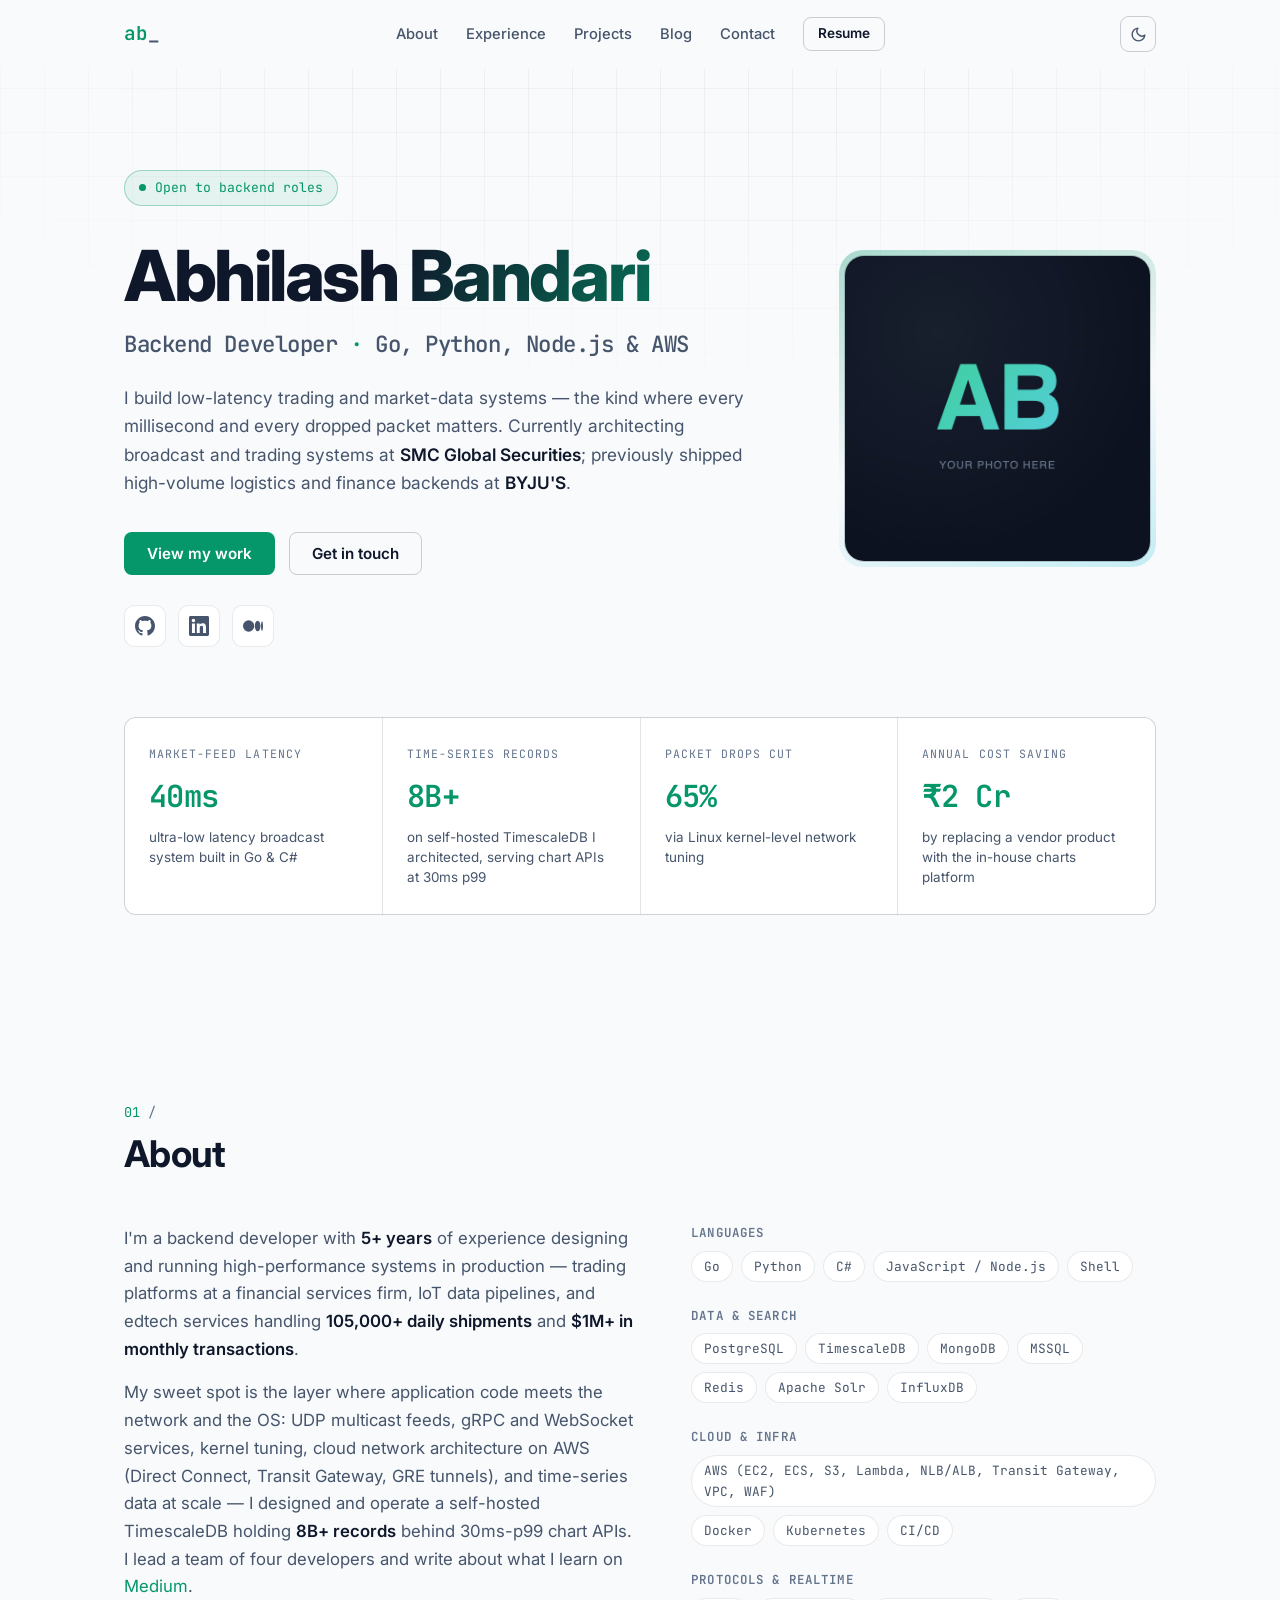
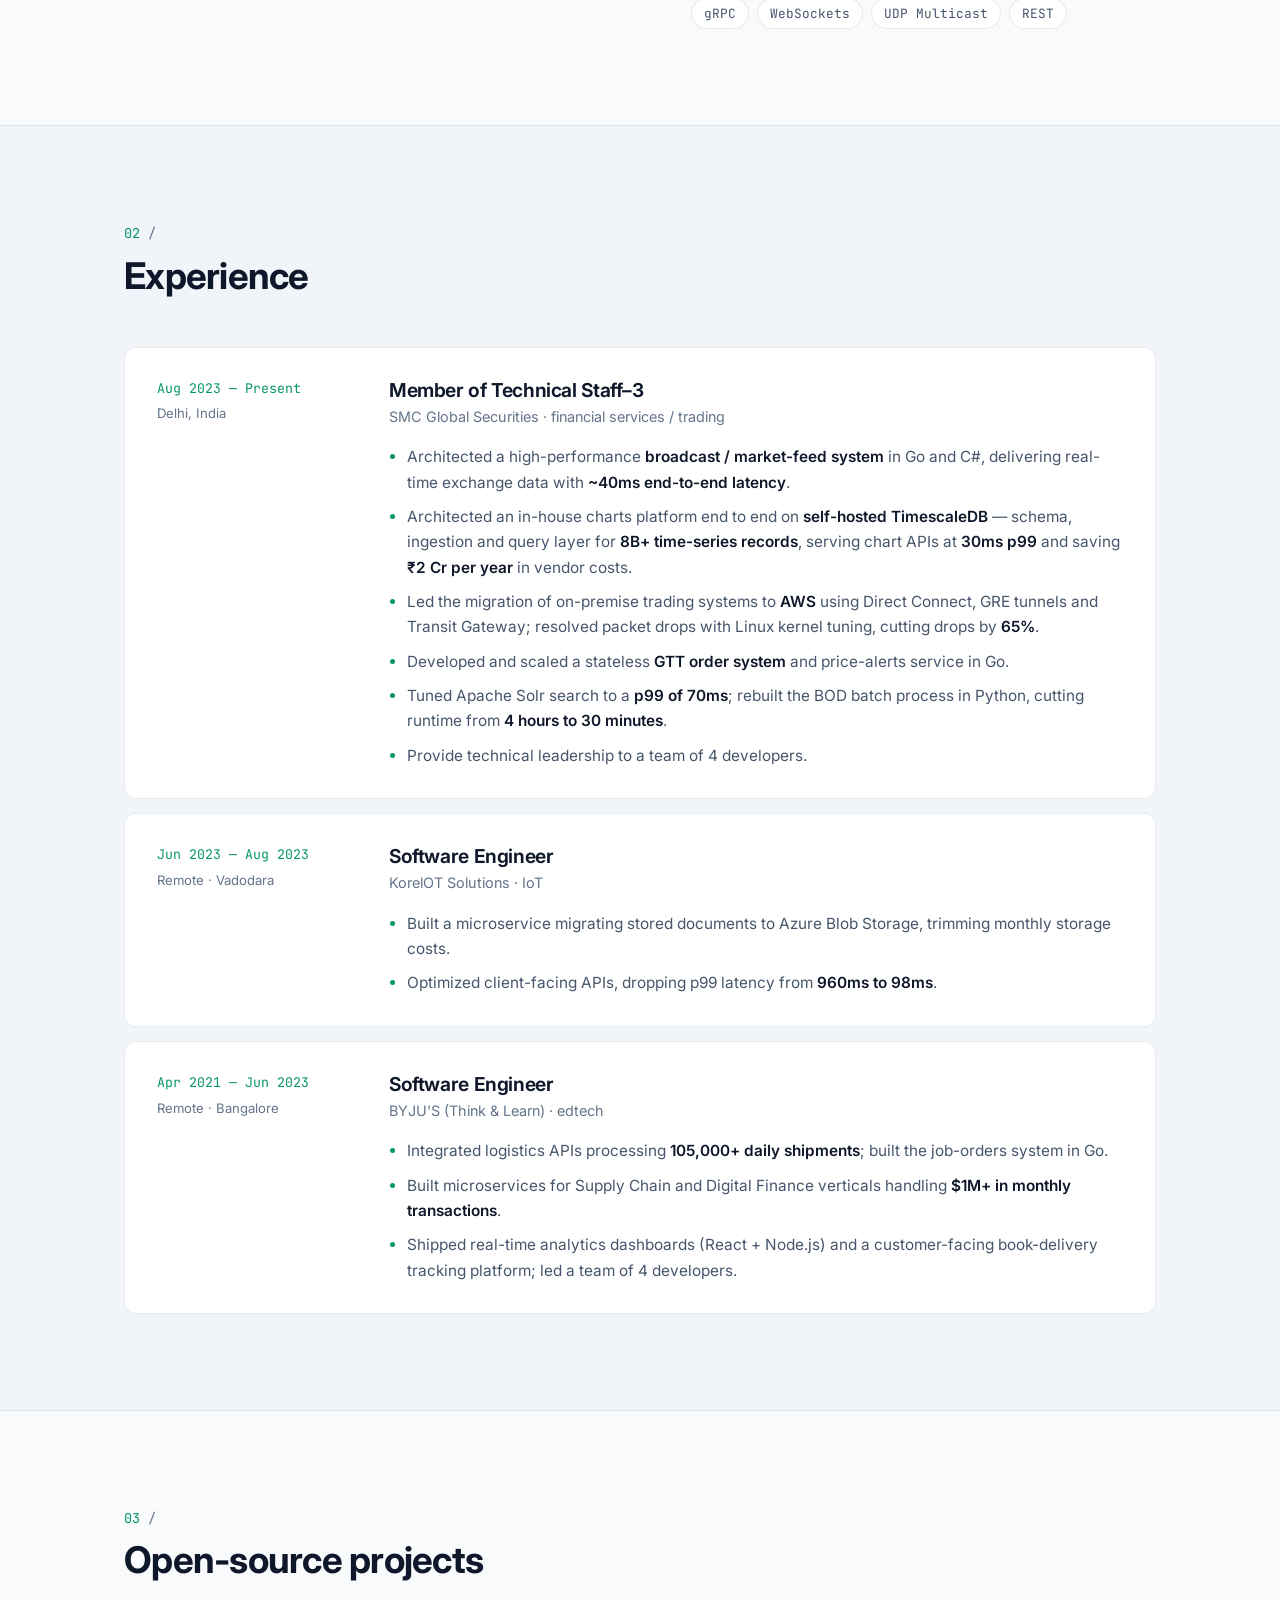
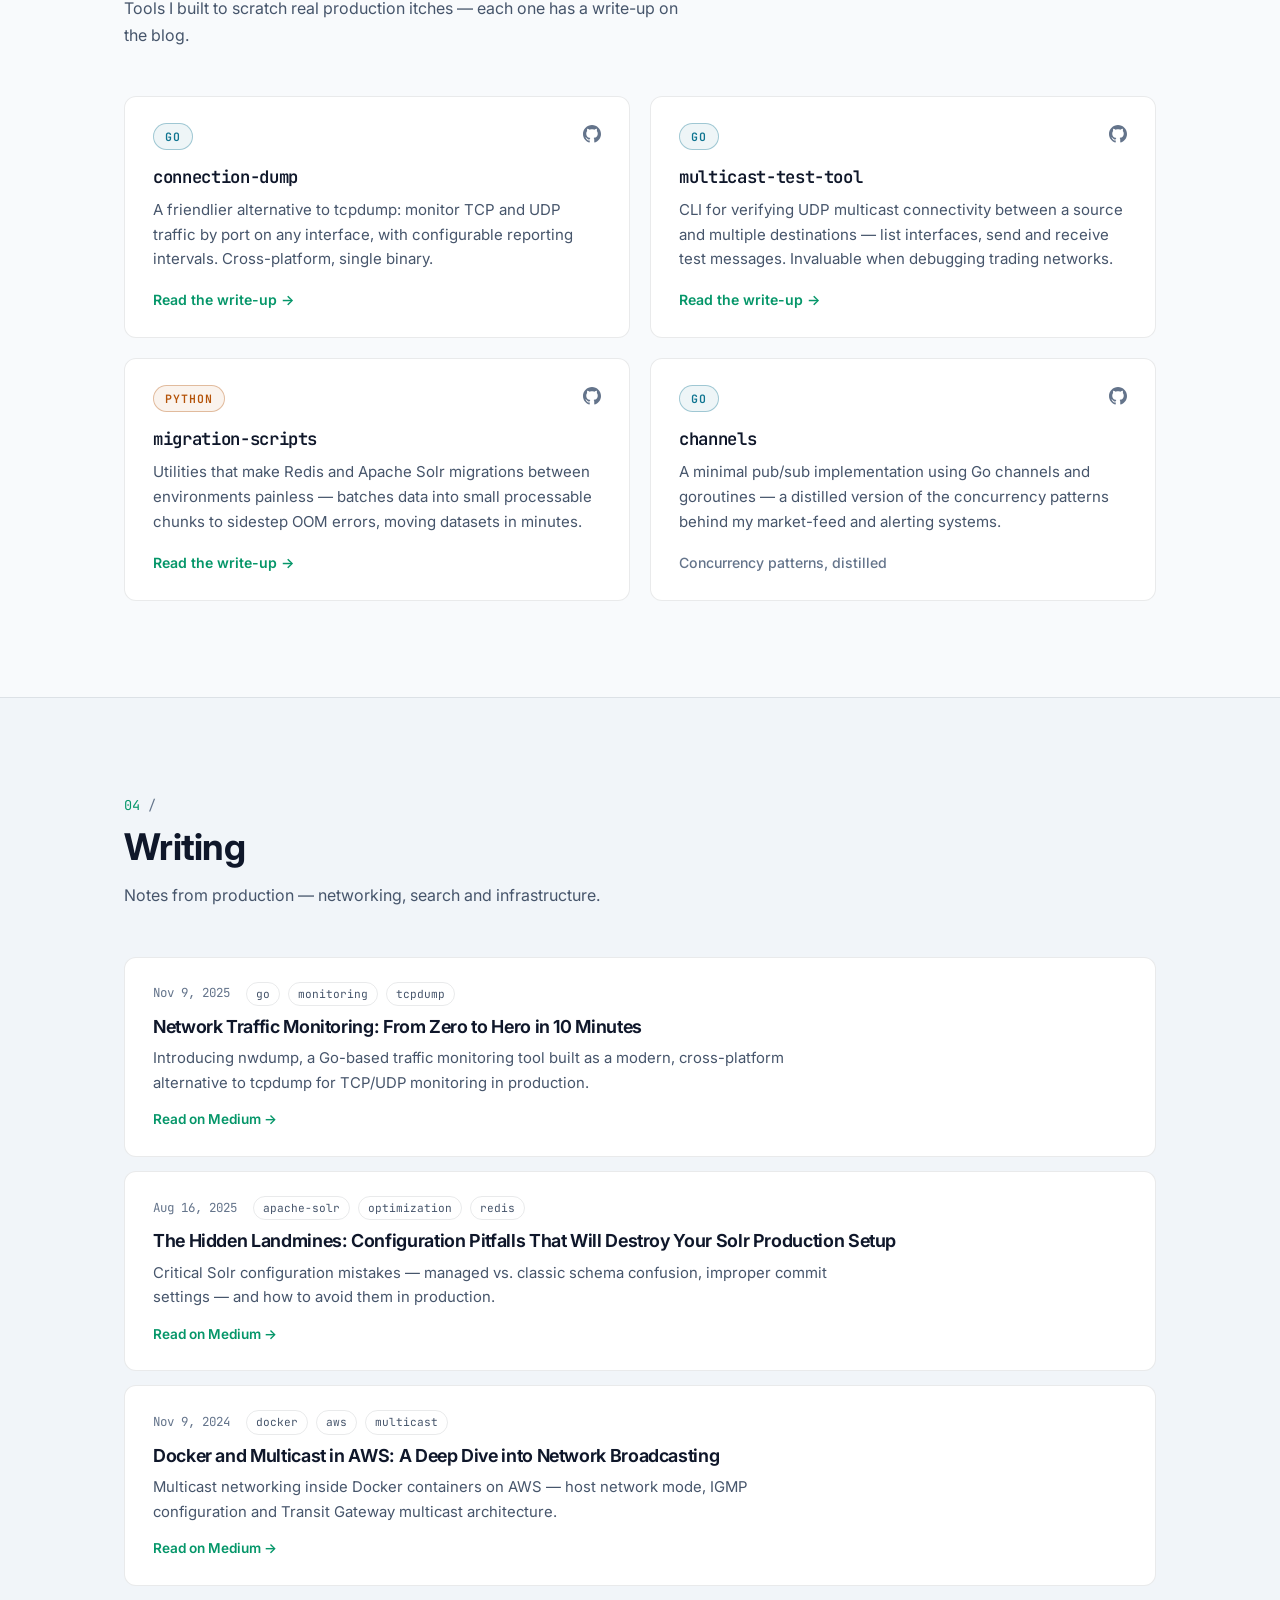
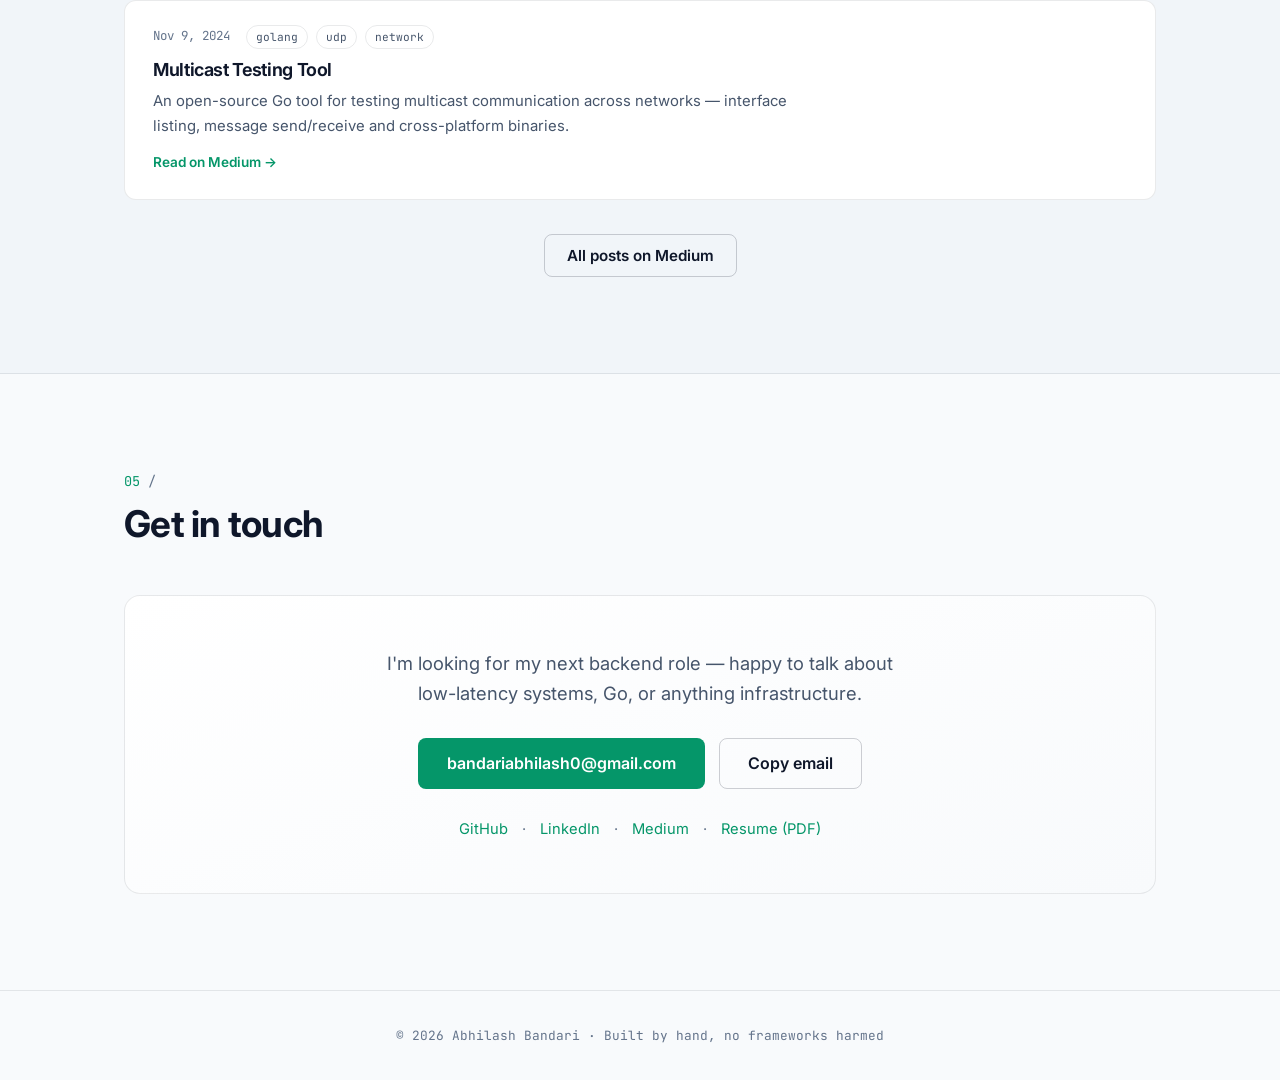
==== commit 59f5323a: "feat: implement light/dark theme support with persistent state and site-wide variable scoping" ====
--- a/index.html
+++ b/index.html
@@ -1,8 +1,15 @@
 <!doctype html>
-<html lang="en">
+<html lang="en" data-theme="light">
 
 <head>
     <meta charset="UTF-8" />
+    <script>
+        /* Apply saved theme before first paint to avoid a flash */
+        try {
+            var t = localStorage.getItem("theme");
+            if (t === "dark" || t === "light") document.documentElement.dataset.theme = t;
+        } catch (e) { }
+    </script>
     <meta name="viewport" content="width=device-width, initial-scale=1.0" />
     <title>Abhilash Bandari — Backend Developer</title>
     <meta name="description"
@@ -39,11 +46,31 @@
                 <a href="AbhilashBandari-Resume.pdf" target="_blank"
                     class="btn btn--outline btn--sm nav-resume">Resume</a>
             </div>
-            <button class="nav-toggle" id="nav-toggle" aria-label="Toggle menu">
-                <span class="bar"></span>
-                <span class="bar"></span>
-                <span class="bar"></span>
-            </button>
+            <div class="nav-actions">
+                <button class="theme-toggle" id="theme-toggle" aria-label="Switch between light and dark mode">
+                    <svg class="icon-moon" width="17" height="17" viewBox="0 0 24 24" fill="none"
+                        stroke="currentColor" stroke-width="2" stroke-linecap="round" stroke-linejoin="round">
+                        <path d="M21 12.79A9 9 0 1 1 11.21 3 7 7 0 0 0 21 12.79z"></path>
+                    </svg>
+                    <svg class="icon-sun" width="17" height="17" viewBox="0 0 24 24" fill="none"
+                        stroke="currentColor" stroke-width="2" stroke-linecap="round" stroke-linejoin="round">
+                        <circle cx="12" cy="12" r="5"></circle>
+                        <line x1="12" y1="1" x2="12" y2="3"></line>
+                        <line x1="12" y1="21" x2="12" y2="23"></line>
+                        <line x1="4.22" y1="4.22" x2="5.64" y2="5.64"></line>
+                        <line x1="18.36" y1="18.36" x2="19.78" y2="19.78"></line>
+                        <line x1="1" y1="12" x2="3" y2="12"></line>
+                        <line x1="21" y1="12" x2="23" y2="12"></line>
+                        <line x1="4.22" y1="19.78" x2="5.64" y2="18.36"></line>
+                        <line x1="18.36" y1="5.64" x2="19.78" y2="4.22"></line>
+                    </svg>
+                </button>
+                <button class="nav-toggle" id="nav-toggle" aria-label="Toggle menu">
+                    <span class="bar"></span>
+                    <span class="bar"></span>
+                    <span class="bar"></span>
+                </button>
+            </div>
         </div>
     </nav>
 
--- a/style.css
+++ b/style.css
@@ -16,12 +16,25 @@
   --text-muted: #64748b;
 
   --accent: #34d399;
+  --accent-hover: #6ee7b7;
   --accent-dim: rgba(52, 211, 153, 0.12);
   --accent-border: rgba(52, 211, 153, 0.35);
   --accent-contrast: #06281c;
 
   --go: #4dd0e1;
+  --go-border: rgba(77, 208, 225, 0.35);
+  --go-dim: rgba(77, 208, 225, 0.08);
   --python: #fbbf24;
+  --python-border: rgba(251, 191, 36, 0.35);
+  --python-dim: rgba(251, 191, 36, 0.08);
+
+  --nav-bg: rgba(10, 14, 20, 0.75);
+  --nav-bg-solid: rgba(10, 14, 20, 0.97);
+  --grid-line: rgba(148, 163, 184, 0.045);
+  --hero-from: #f1f5f9;
+  --hero-to: #94f3cf;
+  --card-hover-shadow: 0 16px 40px rgba(0, 0, 0, 0.35);
+  --btn-glow: rgba(52, 211, 153, 0.25);
 
   --font-sans: "Inter", -apple-system, BlinkMacSystemFont, "Segoe UI", sans-serif;
   --font-mono: "JetBrains Mono", ui-monospace, SFMono-Regular, Menlo, monospace;
@@ -31,6 +44,41 @@
   --container: 1080px;
 
   --ease: cubic-bezier(0.16, 1, 0.3, 1);
+}
+
+/* Light theme (site default) */
+[data-theme="light"] {
+  --bg: #f8fafc;
+  --bg-alt: #f1f5f9;
+  --surface: #ffffff;
+  --surface-raised: #f8fafc;
+  --border: rgba(15, 23, 42, 0.09);
+  --border-strong: rgba(15, 23, 42, 0.2);
+
+  --text: #0f172a;
+  --text-secondary: #46556b;
+  --text-muted: #64748b;
+
+  --accent: #059669;
+  --accent-hover: #047857;
+  --accent-dim: rgba(5, 150, 105, 0.08);
+  --accent-border: rgba(5, 150, 105, 0.32);
+  --accent-contrast: #ffffff;
+
+  --go: #0e7490;
+  --go-border: rgba(14, 116, 144, 0.35);
+  --go-dim: rgba(14, 116, 144, 0.07);
+  --python: #b45309;
+  --python-border: rgba(180, 83, 9, 0.35);
+  --python-dim: rgba(180, 83, 9, 0.07);
+
+  --nav-bg: rgba(248, 250, 252, 0.8);
+  --nav-bg-solid: rgba(248, 250, 252, 0.98);
+  --grid-line: rgba(15, 23, 42, 0.045);
+  --hero-from: #0f172a;
+  --hero-to: #059669;
+  --card-hover-shadow: 0 16px 40px rgba(15, 23, 42, 0.1);
+  --btn-glow: rgba(5, 150, 105, 0.28);
 }
 
 * ,
@@ -53,6 +101,7 @@
   background: var(--bg);
   -webkit-font-smoothing: antialiased;
   overflow-x: hidden;
+  transition: background 0.3s var(--ease), color 0.3s var(--ease);
 }
 
 /* Faint grid backdrop */
@@ -61,8 +110,8 @@
   inset: 0;
   z-index: -1;
   background-image:
-    linear-gradient(rgba(148, 163, 184, 0.045) 1px, transparent 1px),
-    linear-gradient(90deg, rgba(148, 163, 184, 0.045) 1px, transparent 1px);
+    linear-gradient(var(--grid-line) 1px, transparent 1px),
+    linear-gradient(90deg, var(--grid-line) 1px, transparent 1px);
   background-size: 44px 44px;
   mask-image: radial-gradient(ellipse 90% 60% at 50% 0%, black 30%, transparent 75%);
   -webkit-mask-image: radial-gradient(ellipse 90% 60% at 50% 0%, black 30%, transparent 75%);
@@ -85,7 +134,7 @@
 }
 
 a:hover {
-  color: #6ee7b7;
+  color: var(--accent-hover);
 }
 
 .container {
@@ -122,10 +171,10 @@
 }
 
 .btn--primary:hover {
-  background: #6ee7b7;
+  background: var(--accent-hover);
   color: var(--accent-contrast);
   transform: translateY(-1px);
-  box-shadow: 0 8px 24px rgba(52, 211, 153, 0.25);
+  box-shadow: 0 8px 24px var(--btn-glow);
 }
 
 .btn--outline {
@@ -157,7 +206,7 @@
   left: 0;
   right: 0;
   z-index: 100;
-  background: rgba(10, 14, 20, 0.75);
+  background: var(--nav-bg);
   backdrop-filter: blur(14px);
   -webkit-backdrop-filter: blur(14px);
   border-bottom: 1px solid transparent;
@@ -228,6 +277,37 @@
   width: 100%;
 }
 
+.theme-toggle {
+  display: inline-flex;
+  align-items: center;
+  justify-content: center;
+  width: 36px;
+  height: 36px;
+  border-radius: 9px;
+  border: 1px solid var(--border-strong);
+  background: transparent;
+  color: var(--text-secondary);
+  cursor: pointer;
+  transition: all 0.2s var(--ease);
+}
+
+.theme-toggle:hover {
+  color: var(--accent);
+  border-color: var(--accent-border);
+}
+
+.theme-toggle .icon-sun { display: block; }
+.theme-toggle .icon-moon { display: none; }
+
+[data-theme="light"] .theme-toggle .icon-sun { display: none; }
+[data-theme="light"] .theme-toggle .icon-moon { display: block; }
+
+.nav-actions {
+  display: flex;
+  align-items: center;
+  gap: 12px;
+}
+
 .nav-toggle {
   display: none;
   flex-direction: column;
@@ -295,7 +375,7 @@
   font-weight: 800;
   letter-spacing: -0.035em;
   margin-bottom: 10px;
-  background: linear-gradient(120deg, #f1f5f9 40%, #94f3cf 100%);
+  background: linear-gradient(120deg, var(--hero-from) 40%, var(--hero-to) 100%);
   -webkit-background-clip: text;
   background-clip: text;
   -webkit-text-fill-color: transparent;
@@ -624,7 +704,7 @@
 .project-card:hover {
   border-color: var(--accent-border);
   transform: translateY(-3px);
-  box-shadow: 0 16px 40px rgba(0, 0, 0, 0.35);
+  box-shadow: var(--card-hover-shadow);
 }
 
 .project-top {
@@ -647,14 +727,14 @@
 
 .project-lang[data-lang="go"] {
   color: var(--go);
-  border-color: rgba(77, 208, 225, 0.35);
-  background: rgba(77, 208, 225, 0.08);
+  border-color: var(--go-border);
+  background: var(--go-dim);
 }
 
 .project-lang[data-lang="python"] {
   color: var(--python);
-  border-color: rgba(251, 191, 36, 0.35);
-  background: rgba(251, 191, 36, 0.08);
+  border-color: var(--python-border);
+  background: var(--python-dim);
 }
 
 .project-links a {
@@ -874,7 +954,7 @@
     align-items: center;
     gap: 22px;
     padding: 28px 0 32px;
-    background: rgba(10, 14, 20, 0.97);
+    background: var(--nav-bg-solid);
     backdrop-filter: blur(14px);
     border-bottom: 1px solid var(--border);
     transform: translateY(-130%);
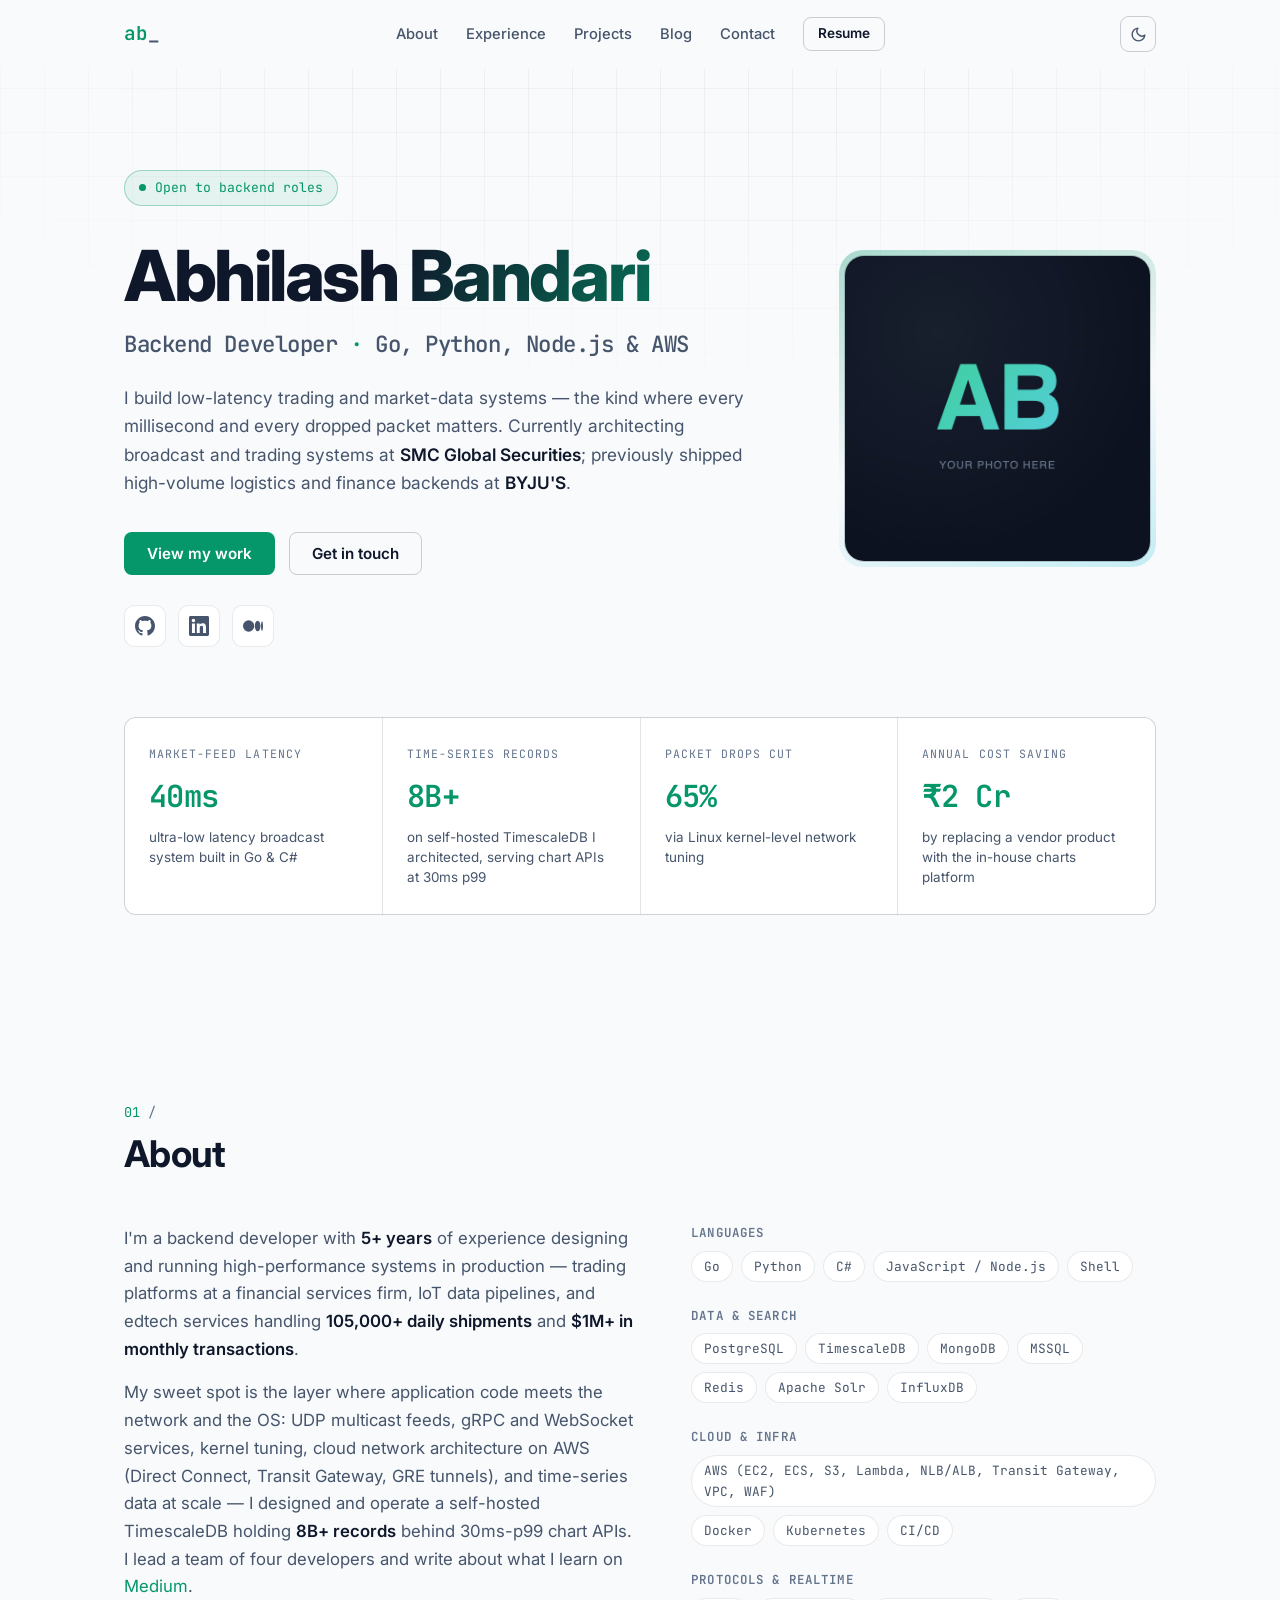
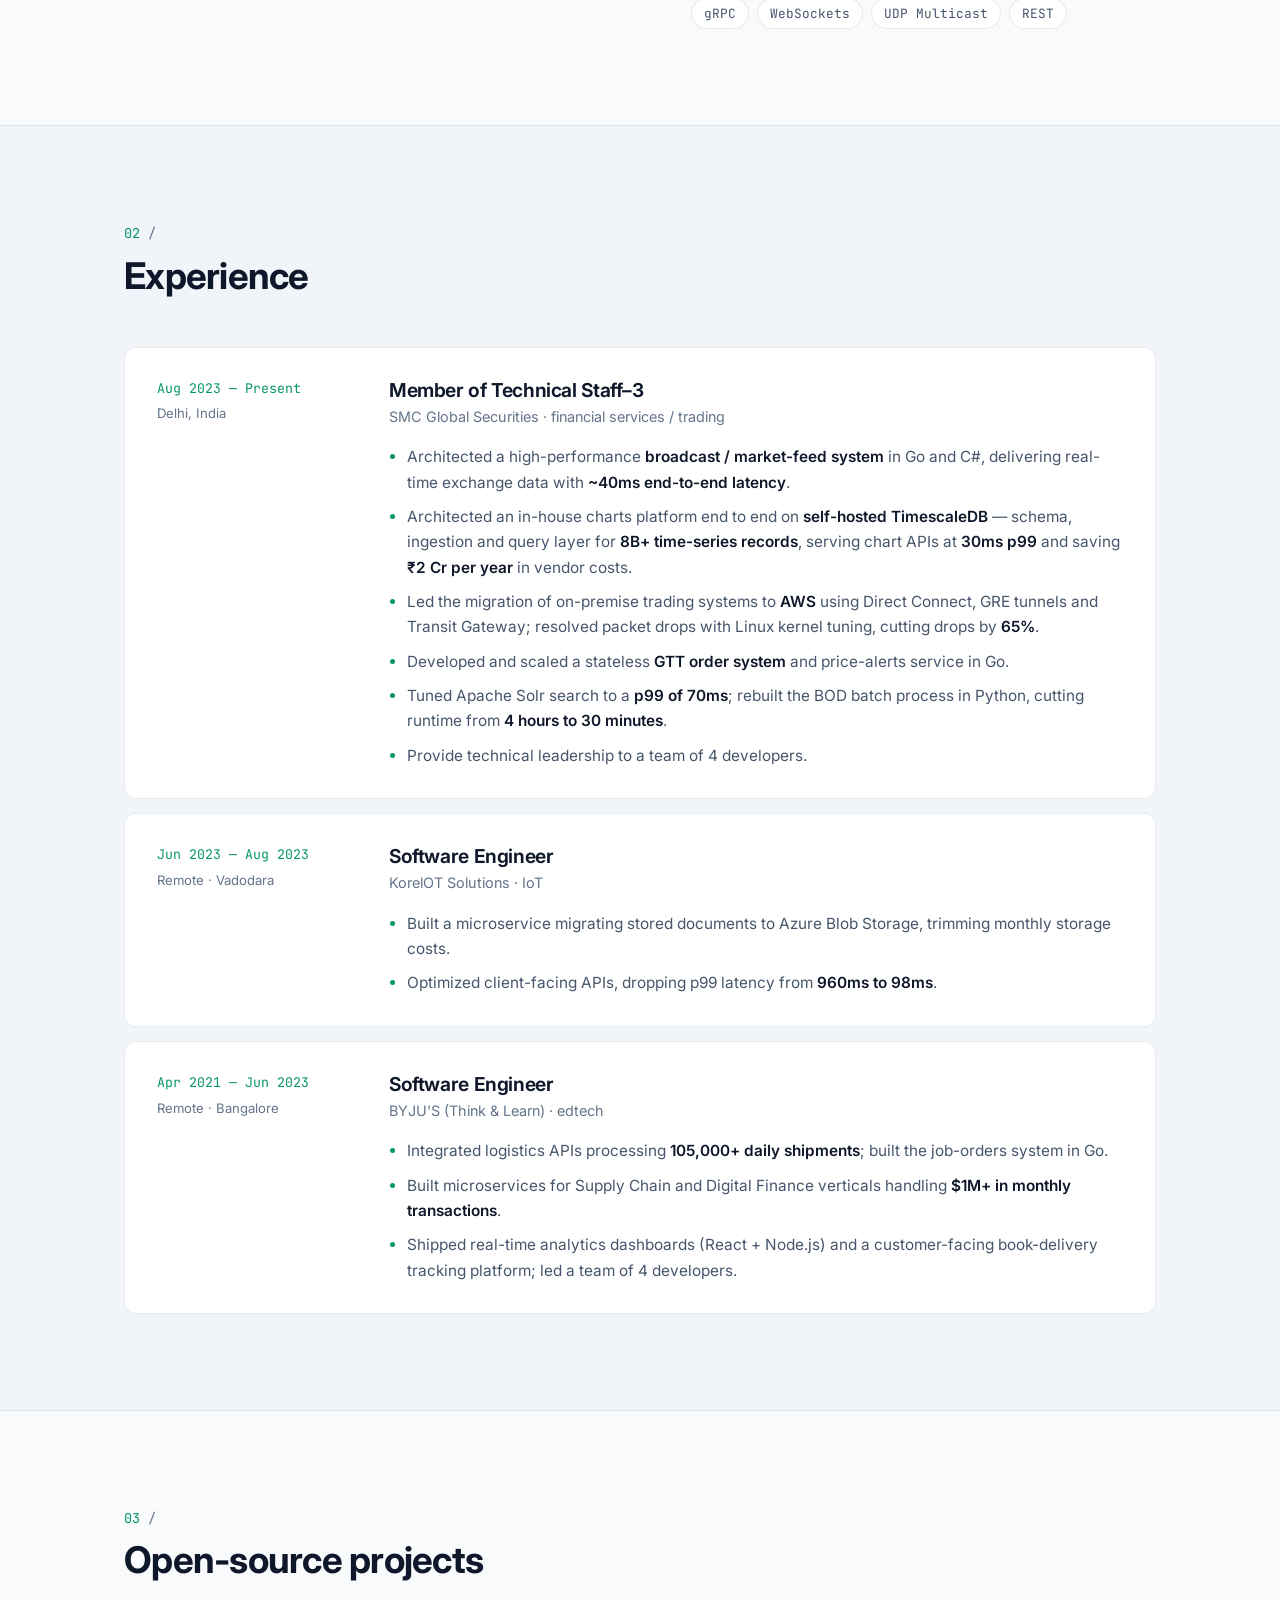
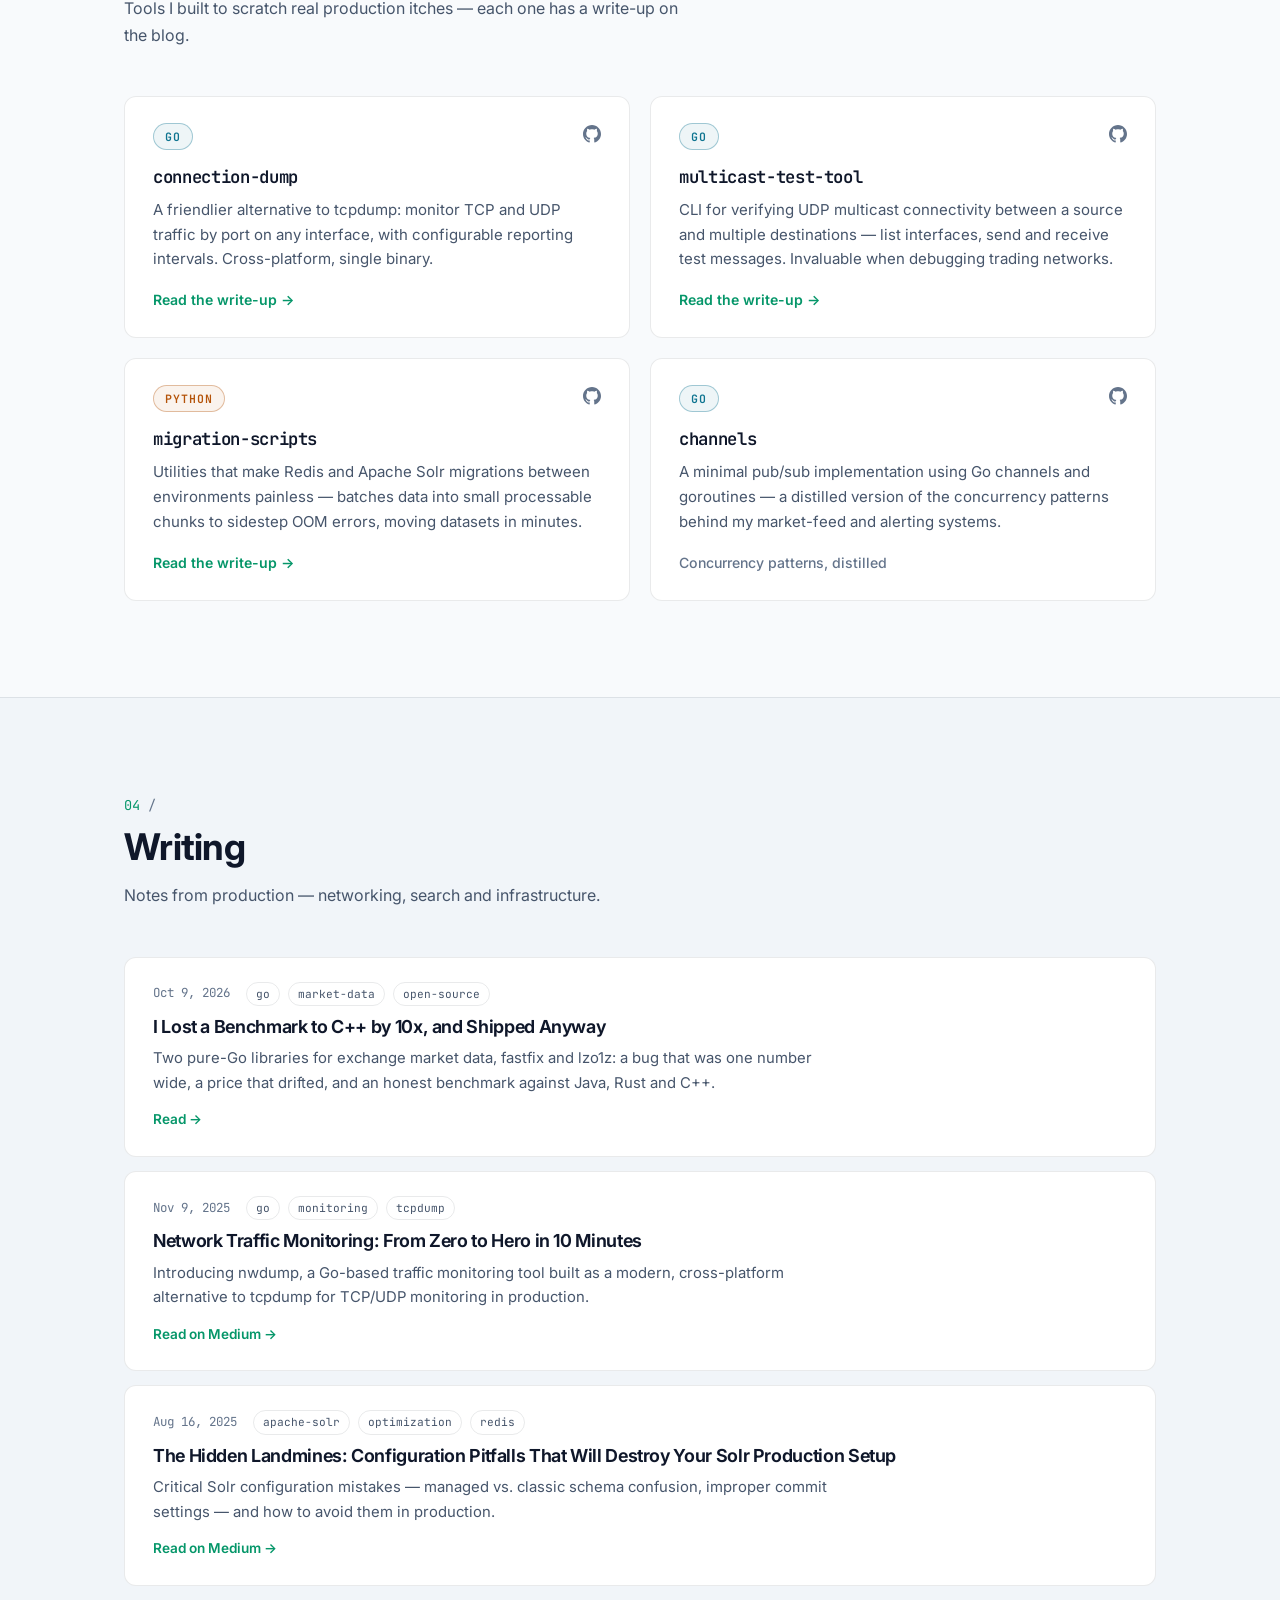
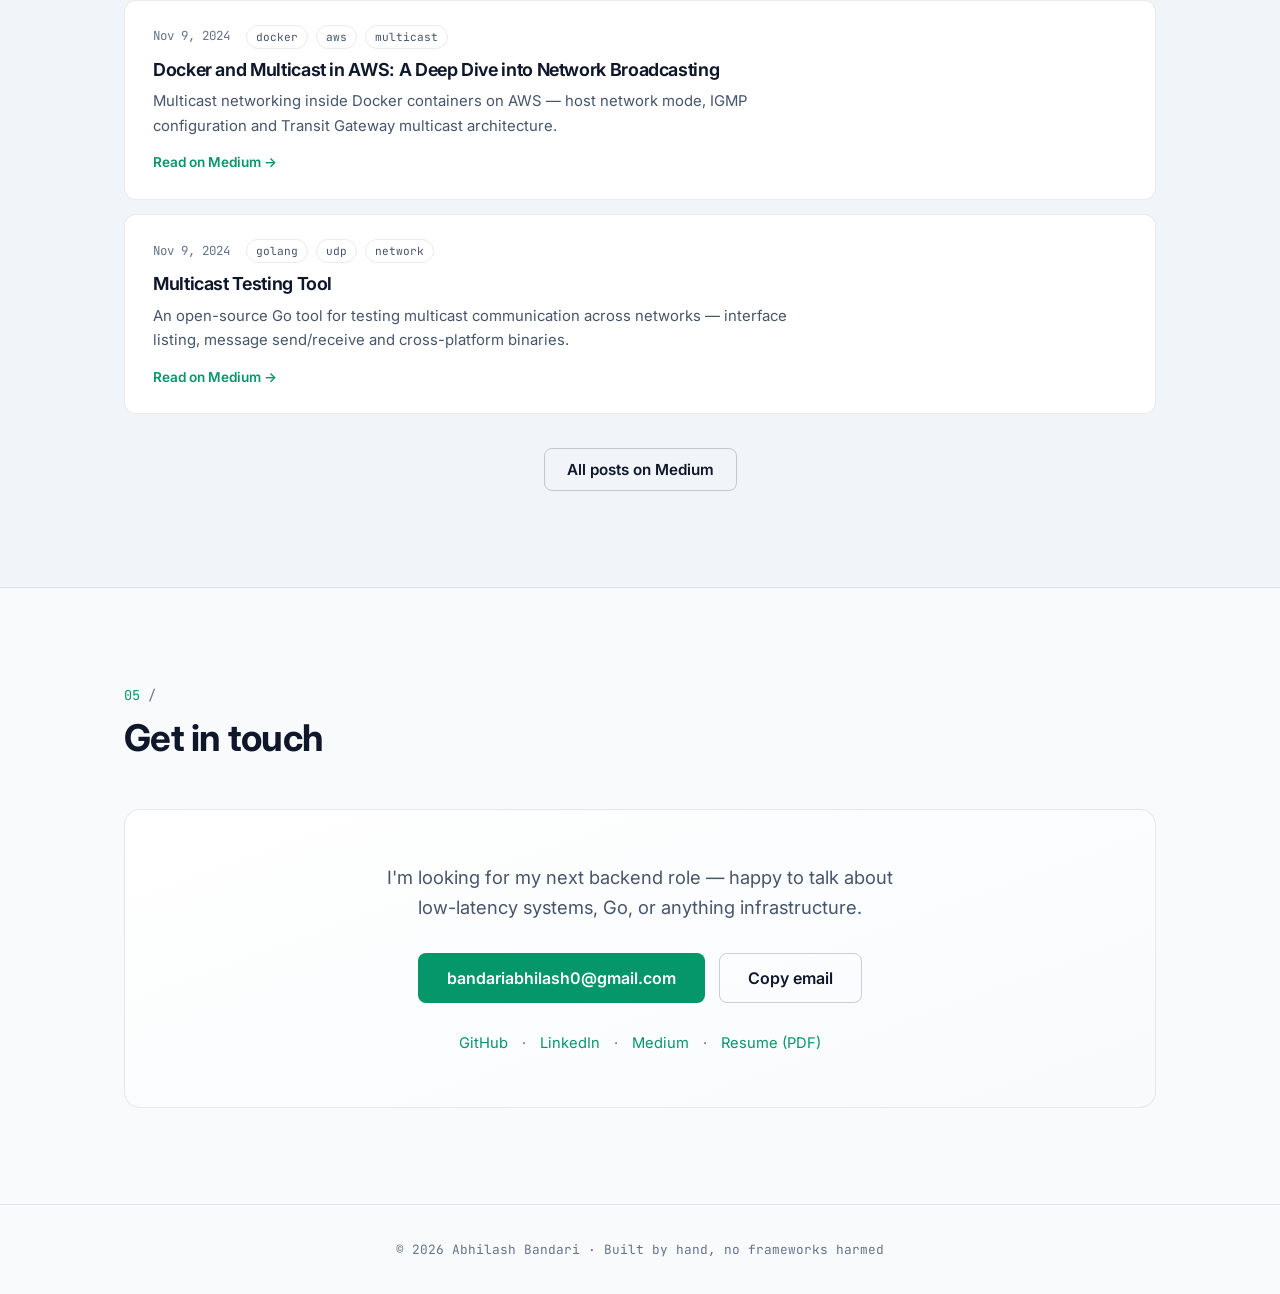
==== commit b03736e4: "feat : blog card and article styles" ====
--- a/index.html
+++ b/index.html
@@ -451,6 +451,24 @@
                 </p>
             </div>
             <div class="blog-list">
+                <a class="blog-card reveal" href="blog/two-go-libraries.html">
+                    <div class="blog-meta">
+                        <time datetime="2026-10-09">Oct 9, 2026</time>
+                        <ul class="tags tags--sm">
+                            <li>go</li>
+                            <li>market-data</li>
+                            <li>open-source</li>
+                        </ul>
+                    </div>
+                    <h3>I Lost a Benchmark to C++ by 10x, and Shipped Anyway</h3>
+                    <p>
+                        Two pure-Go libraries for exchange market data, fastfix and lzo1z:
+                        a bug that was one number wide, a price that drifted, and an
+                        honest benchmark against Java, Rust and C++.
+                    </p>
+                    <span class="blog-read">Read →</span>
+                </a>
+
                 <a class="blog-card reveal"
                     href="https://medium.com/@bandariabhilash0/network-traffic-monitoring-from-zero-to-hero-in-10-minutes-3dfbd53ea9e9"
                     target="_blank" rel="noopener">
--- a/style.css
+++ b/style.css
@@ -870,6 +870,104 @@
   color: var(--text-muted);
 }
 
+/* ---------- Article (blog post pages) ---------- */
+.article {
+  padding: 130px 0 80px;
+}
+
+.article-container {
+  max-width: 720px;
+  margin: 0 auto;
+  padding: 0 24px;
+}
+
+.article-back {
+  display: inline-block;
+  font-family: var(--font-mono);
+  font-size: 0.82rem;
+  margin-bottom: 32px;
+}
+
+.article-header {
+  margin-bottom: 40px;
+}
+
+.article-header h1 {
+  font-size: clamp(1.9rem, 4.5vw, 2.7rem);
+  font-weight: 800;
+  margin: 6px 0 14px;
+}
+
+.article-subtitle {
+  font-size: 1.15rem;
+  color: var(--text-secondary);
+}
+
+.article-body {
+  font-size: 1.08rem;
+  line-height: 1.8;
+}
+
+.article-body p {
+  margin-bottom: 1.3rem;
+}
+
+.article-body h2 {
+  font-size: 1.45rem;
+  font-weight: 700;
+  margin: 2.6rem 0 1rem;
+}
+
+.article-body code {
+  font-family: var(--font-mono);
+  font-size: 0.88em;
+  background: var(--accent-dim);
+  border-radius: 4px;
+  padding: 0.1em 0.35em;
+}
+
+.article-body pre {
+  background: var(--surface);
+  border: 1px solid var(--border);
+  border-radius: var(--radius-sm);
+  padding: 18px 20px;
+  overflow-x: auto;
+  margin: 0 0 1.4rem;
+  line-height: 1.6;
+}
+
+.article-body pre code {
+  background: none;
+  padding: 0;
+  font-size: 0.85rem;
+}
+
+.article-body .article-note {
+  font-size: 0.88rem;
+  color: var(--text-muted);
+  margin-top: -0.6rem;
+}
+
+.article-body hr {
+  border: 0;
+  border-top: 1px solid var(--border);
+  margin: 2.6rem 0;
+}
+
+@media (max-width: 520px) {
+  .article {
+    padding-top: 104px;
+  }
+
+  .article-container {
+    padding: 0 16px;
+  }
+
+  .article-body {
+    font-size: 1.02rem;
+  }
+}
+
 /* ---------- Footer ---------- */
 .footer {
   padding: 34px 0;
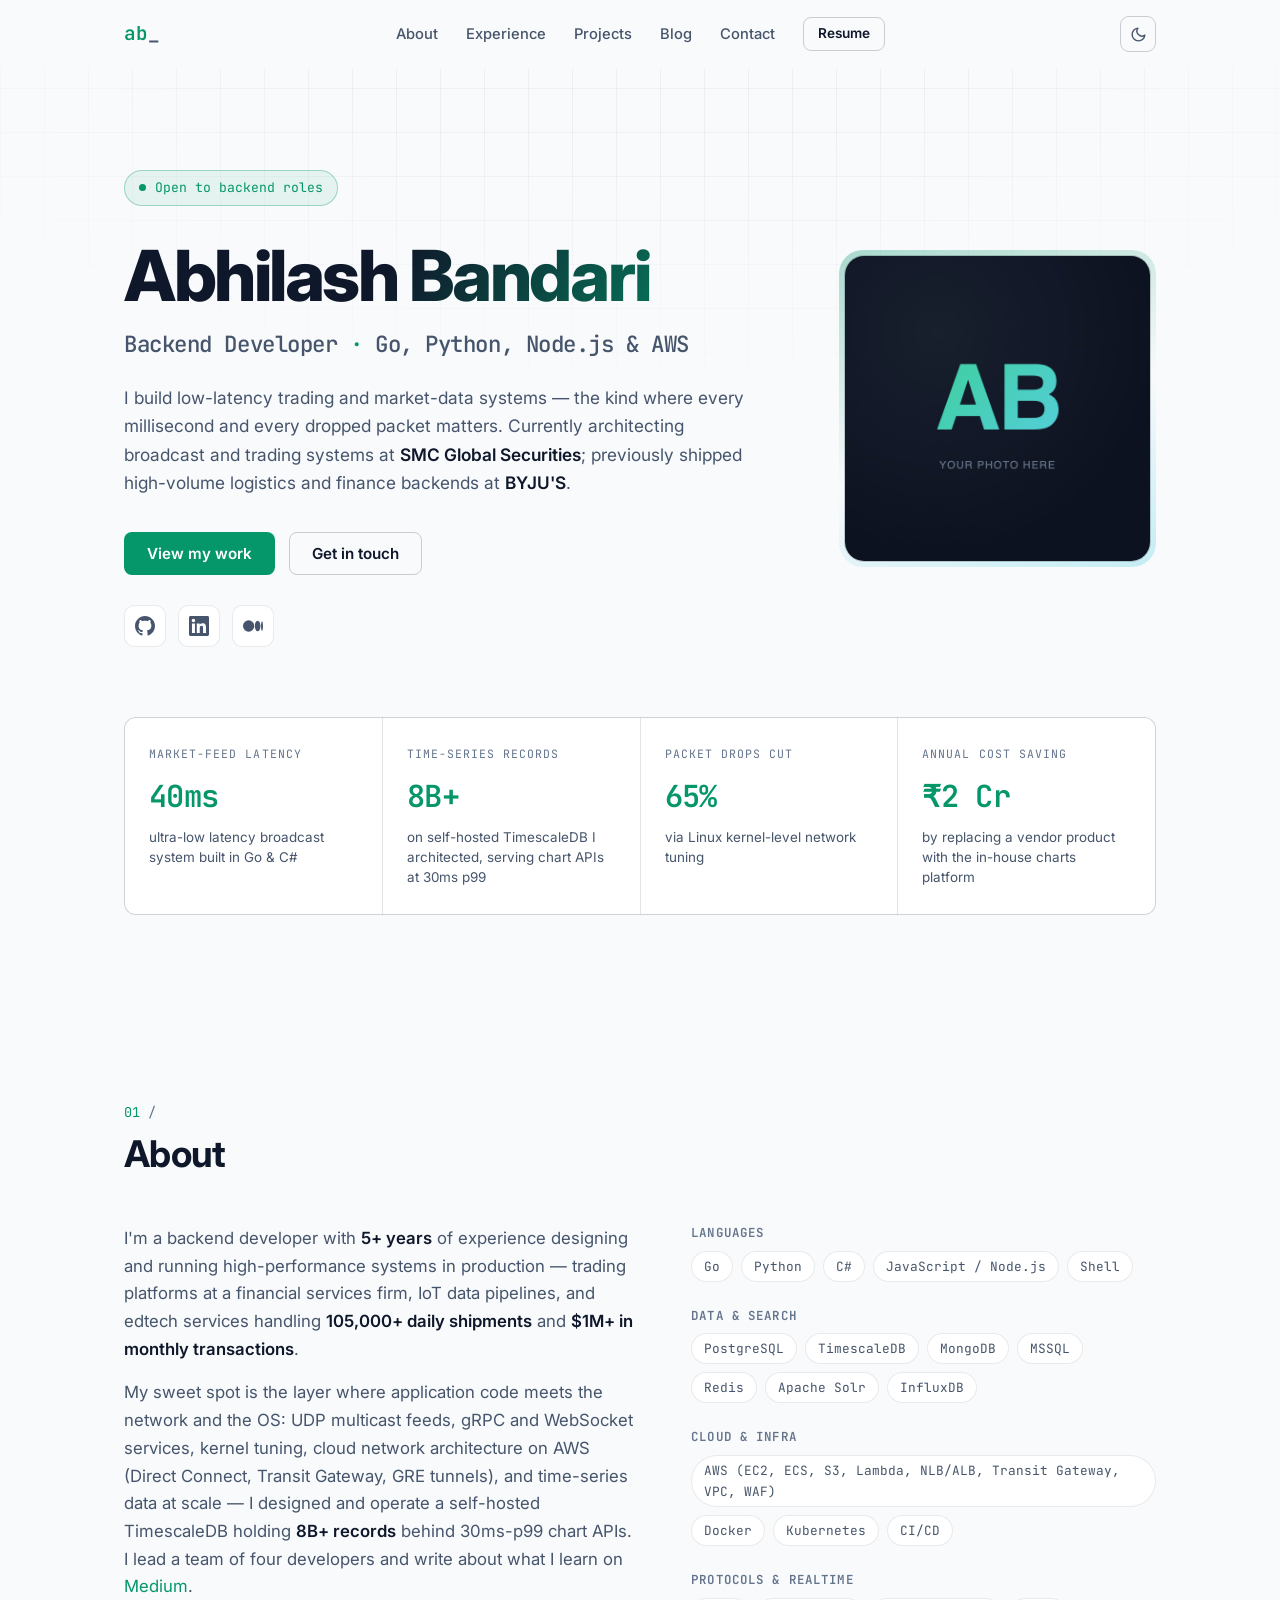
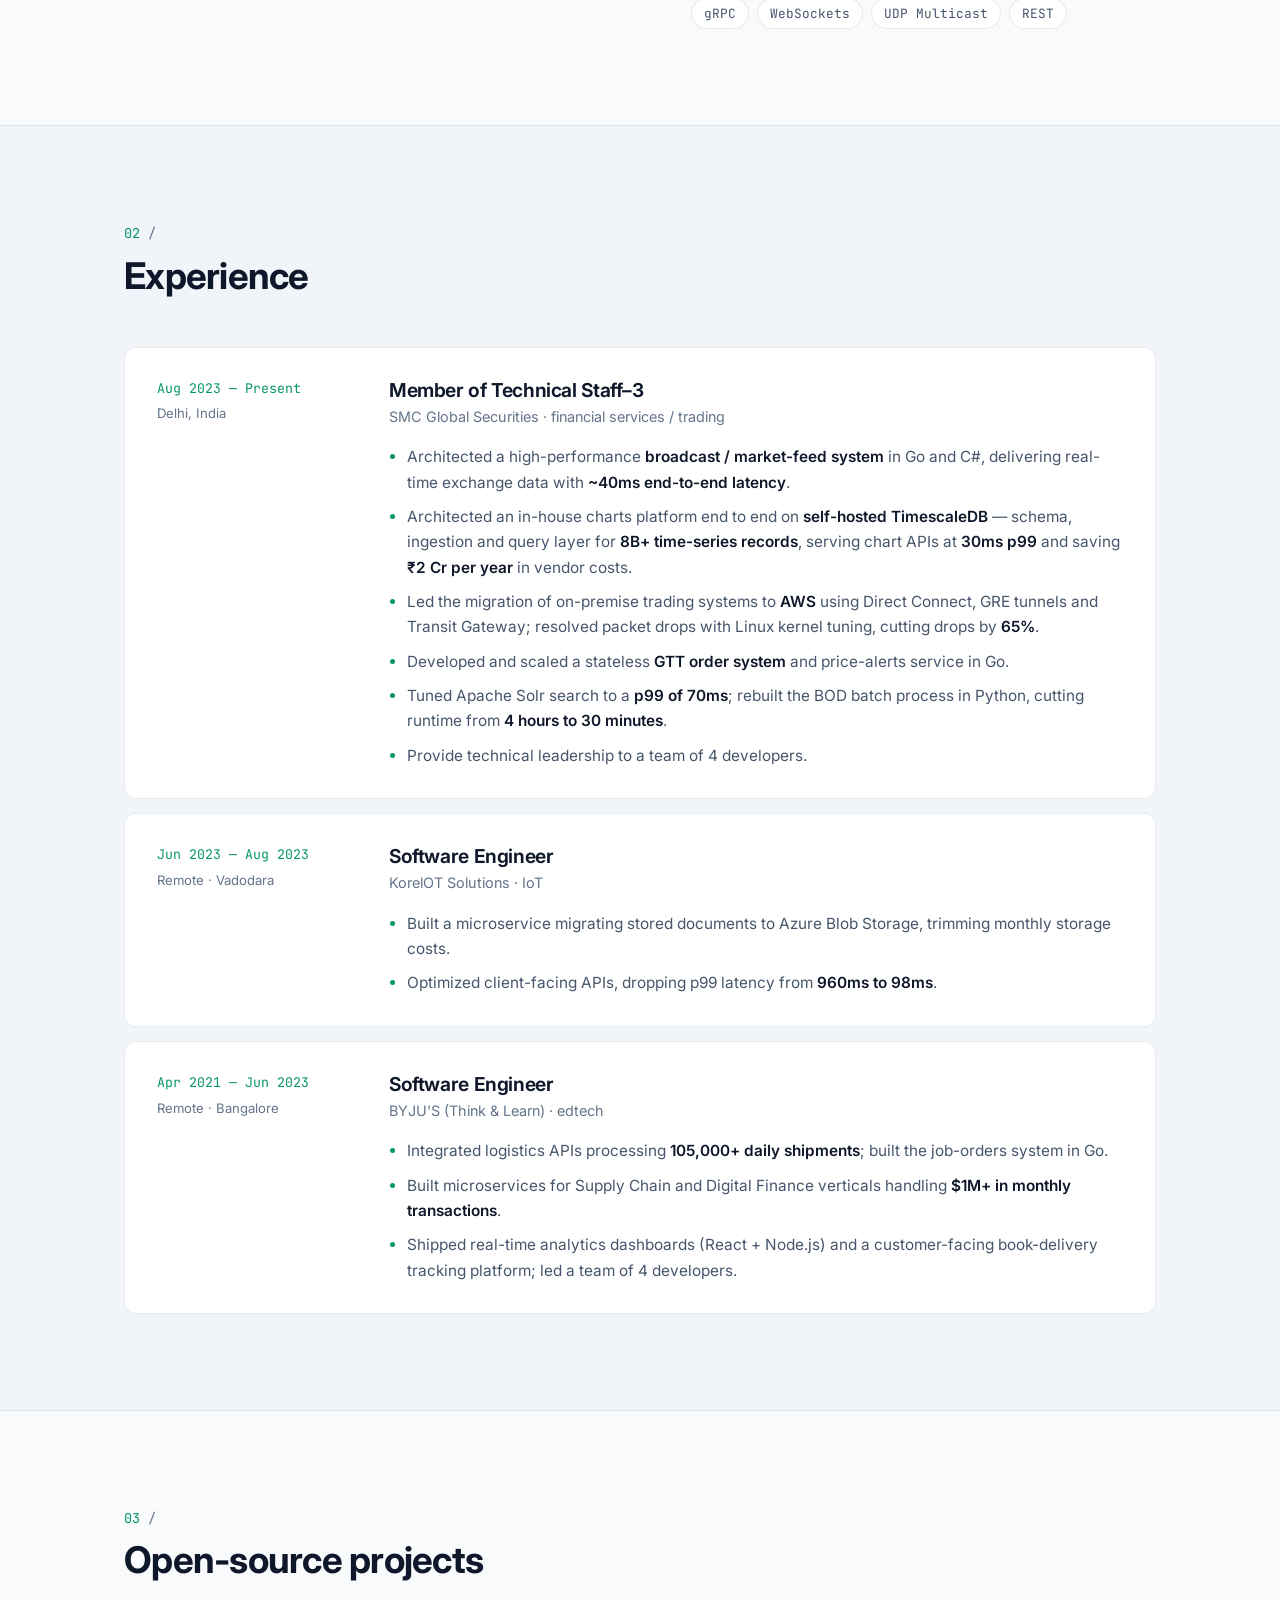
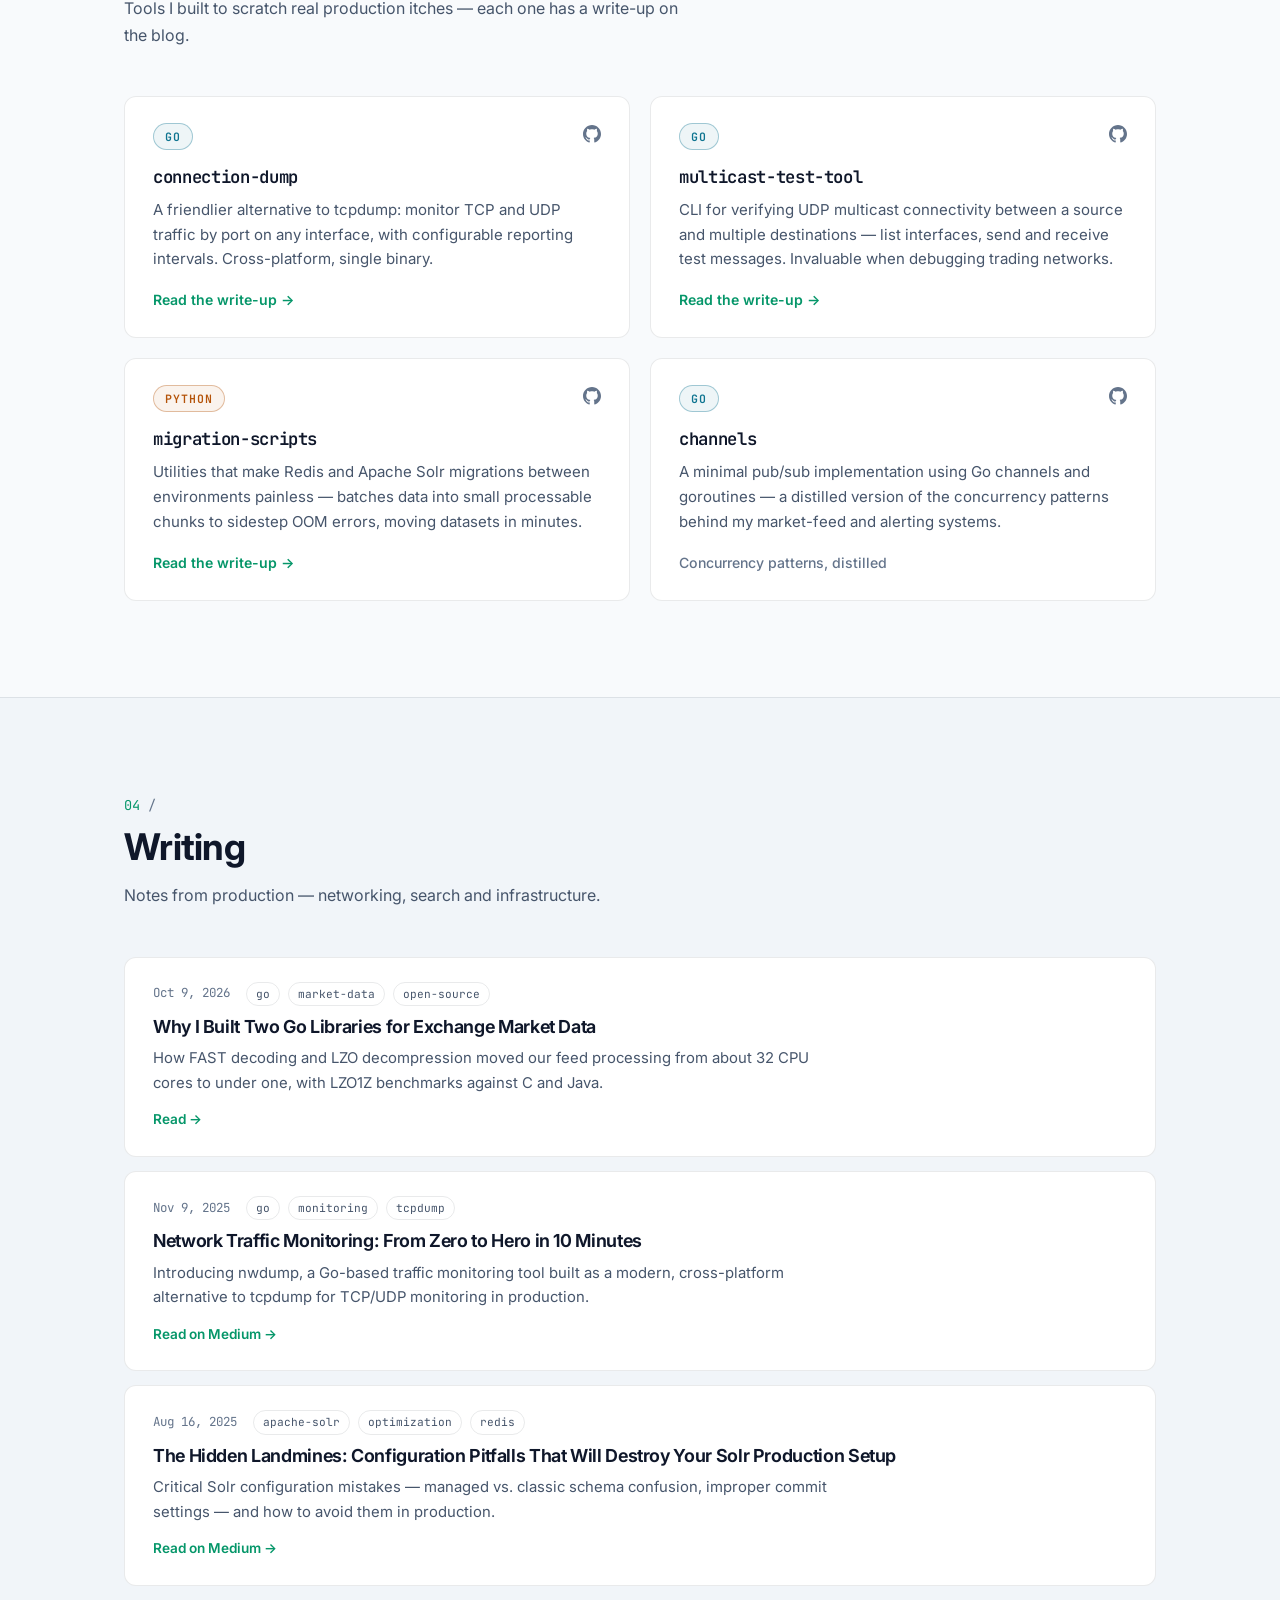
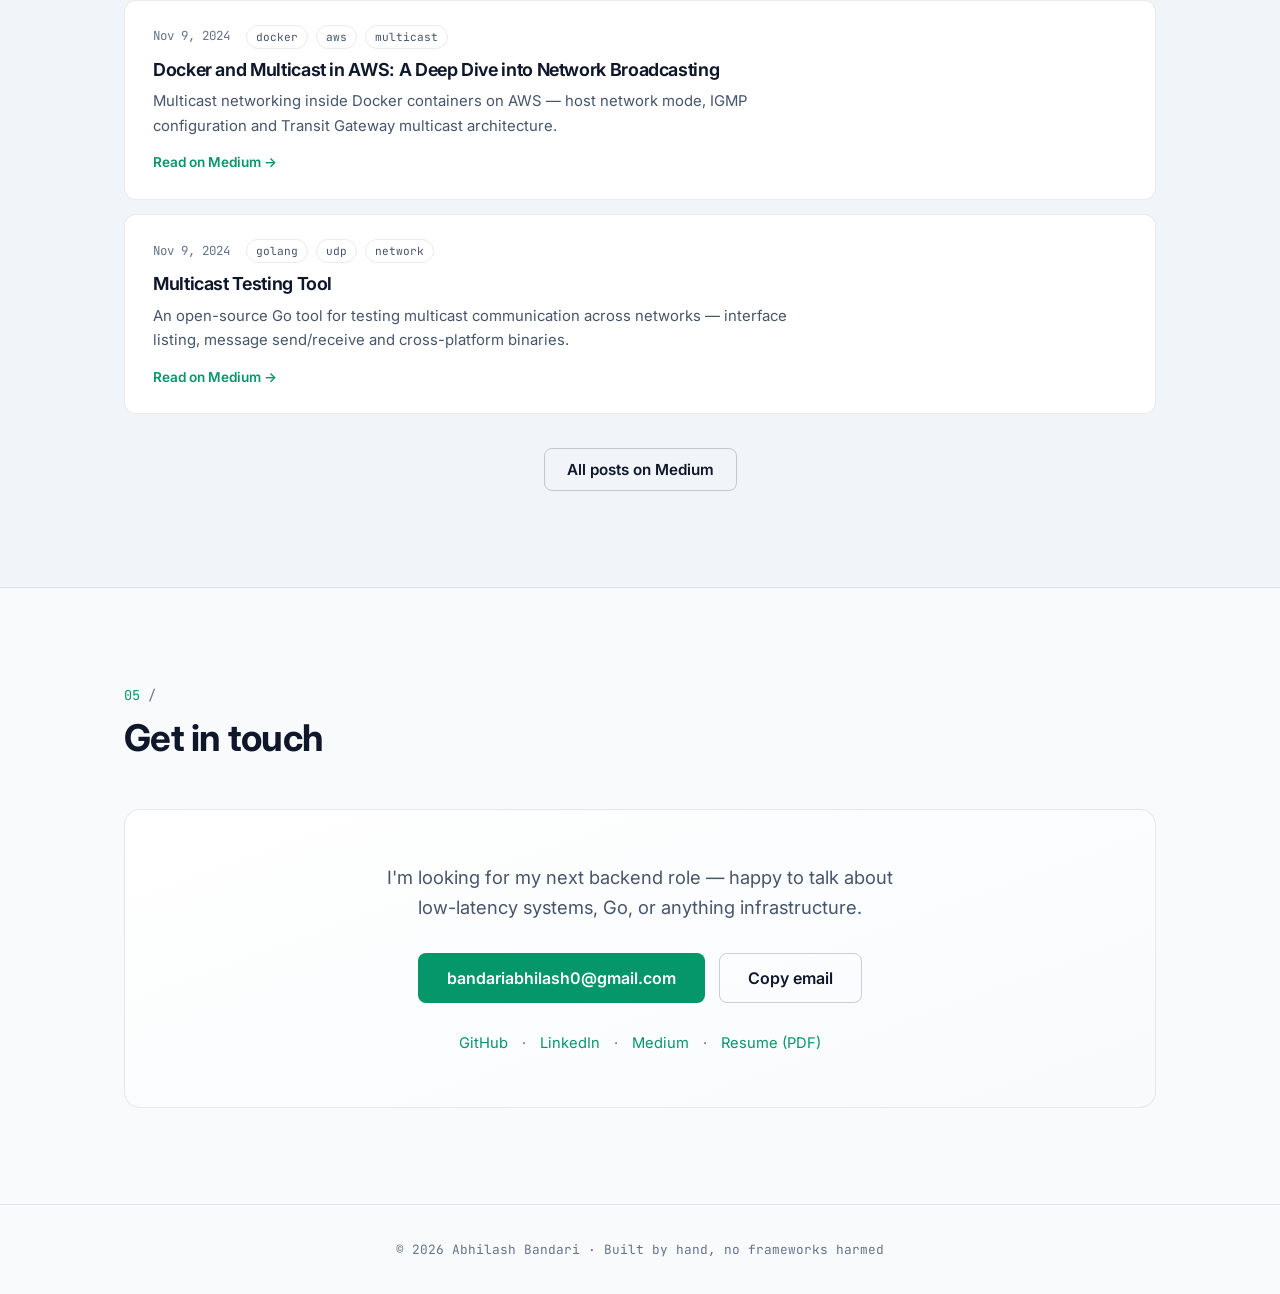
==== commit 87578afa: "feat : adding benchmarks" ====
--- a/index.html
+++ b/index.html
@@ -460,11 +460,10 @@
                             <li>open-source</li>
                         </ul>
                     </div>
-                    <h3>I Lost a Benchmark to C++ by 10x, and Shipped Anyway</h3>
+                    <h3>Why I Built Two Go Libraries for Exchange Market Data</h3>
                     <p>
-                        Two pure-Go libraries for exchange market data, fastfix and lzo1z:
-                        a bug that was one number wide, a price that drifted, and an
-                        honest benchmark against Java, Rust and C++.
+                        How FAST decoding and LZO decompression moved our feed processing
+                        from about 32 CPU cores to under one, with LZO1Z benchmarks against C and Java.
                     </p>
                     <span class="blog-read">Read →</span>
                 </a>
@@ -616,4 +615,4 @@
     <script src="app.js"></script>
 </body>
 
-</html>+</html>
--- a/style.css
+++ b/style.css
@@ -912,6 +912,188 @@
   margin-bottom: 1.3rem;
 }
 
+.article-body .article-figure {
+  margin: 2rem 0;
+}
+
+.article-figure img {
+  display: block;
+  width: 100%;
+  height: auto;
+  border-radius: var(--radius-sm);
+}
+
+.article-figure figcaption {
+  margin-top: 0.6rem;
+  color: var(--text-muted);
+  font-size: 0.84rem;
+  line-height: 1.5;
+}
+
+.benchmark-table-wrap {
+  margin: 1.5rem 0;
+  overflow-x: auto;
+}
+
+.benchmark-table {
+  width: 100%;
+  min-width: 550px;
+  border-collapse: collapse;
+  font-size: 0.86rem;
+  line-height: 1.5;
+  font-variant-numeric: tabular-nums;
+}
+
+.benchmark-table caption {
+  padding-bottom: 0.5rem;
+  color: var(--text-secondary);
+  text-align: left;
+  font-weight: 600;
+}
+
+.benchmark-table th,
+.benchmark-table td {
+  padding: 0.65rem 0.55rem;
+  border-bottom: 1px solid var(--border);
+  text-align: right;
+  white-space: nowrap;
+}
+
+.benchmark-table th:first-child {
+  padding-left: 0;
+  text-align: left;
+}
+
+.benchmark-table thead th {
+  border-bottom-color: var(--border-strong);
+  color: var(--text-secondary);
+  font-weight: 600;
+}
+
+.benchmark-race {
+  margin: 2rem 0;
+  padding: 1.25rem;
+  border: 1px solid var(--border-strong);
+  border-radius: var(--radius);
+  background: var(--surface);
+}
+
+.race-heading {
+  display: flex;
+  align-items: flex-start;
+  justify-content: space-between;
+  gap: 1rem;
+  margin-bottom: 1.25rem;
+}
+
+.race-heading h3 {
+  margin: 0 0 0.2rem;
+  font-size: 1.06rem;
+  line-height: 1.35;
+}
+
+.article-body .race-heading p,
+.article-body .race-note {
+  margin: 0;
+  color: var(--text-secondary);
+  font-size: 0.84rem;
+  line-height: 1.5;
+}
+
+.race-replay {
+  flex: 0 0 auto;
+  padding: 0.4rem 0.75rem;
+  border: 1px solid var(--accent-border);
+  border-radius: 999px;
+  color: var(--accent);
+  background: var(--accent-dim);
+  font: 600 0.78rem var(--font-sans);
+  cursor: pointer;
+}
+
+.benchmark-race:not(.is-ready) .race-replay {
+  display: none;
+}
+
+.race-replay:hover,
+.race-replay:focus-visible {
+  border-color: var(--accent);
+  outline: none;
+}
+
+.race-row {
+  display: grid;
+  grid-template-columns: minmax(0, 215px) minmax(0, 1fr);
+  align-items: center;
+  gap: 0.85rem;
+  margin: 0.7rem 0;
+}
+
+.race-label {
+  display: flex;
+  flex-direction: column;
+  font-size: 0.78rem;
+  line-height: 1.3;
+}
+
+.race-label strong {
+  font-weight: 650;
+}
+
+.race-label span {
+  color: var(--text-secondary);
+  font-family: var(--font-mono);
+}
+
+.race-track {
+  position: relative;
+  height: 28px;
+  border-radius: 999px;
+  background: var(--bg-alt);
+  box-shadow: inset 0 0 0 1px var(--border);
+  overflow: hidden;
+}
+
+.race-ball {
+  position: absolute;
+  top: 4px;
+  left: 4px;
+  z-index: 1;
+  width: 20px;
+  height: 20px;
+  border-radius: 50%;
+  background: var(--ball-color);
+  box-shadow: inset -4px -4px 0 rgba(0, 0, 0, 0.17), 0 1px 4px rgba(0, 0, 0, 0.2);
+  will-change: transform;
+}
+
+.race-ball::after {
+  position: absolute;
+  top: 3px;
+  left: 4px;
+  width: 6px;
+  height: 6px;
+  border-radius: 50%;
+  background: rgba(255, 255, 255, 0.65);
+  content: "";
+}
+
+.race-ball--green { --ball-color: #059669; }
+.race-ball--blue { --ball-color: #2563eb; }
+.race-ball--cyan { --ball-color: #0891b2; }
+.race-ball--slate { --ball-color: #64748b; }
+.race-ball--gray { --ball-color: #8b5cf6; }
+
+.article-body .race-note {
+  margin-top: 1.1rem;
+}
+
+@media (max-width: 620px) {
+  .benchmark-race { padding: 1rem; }
+  .race-row { grid-template-columns: 1fr; gap: 0.25rem; margin: 0.9rem 0; }
+  .race-label { flex-direction: row; justify-content: space-between; gap: 0.5rem; }
+}
+
 .article-body h2 {
   font-size: 1.45rem;
   font-weight: 700;
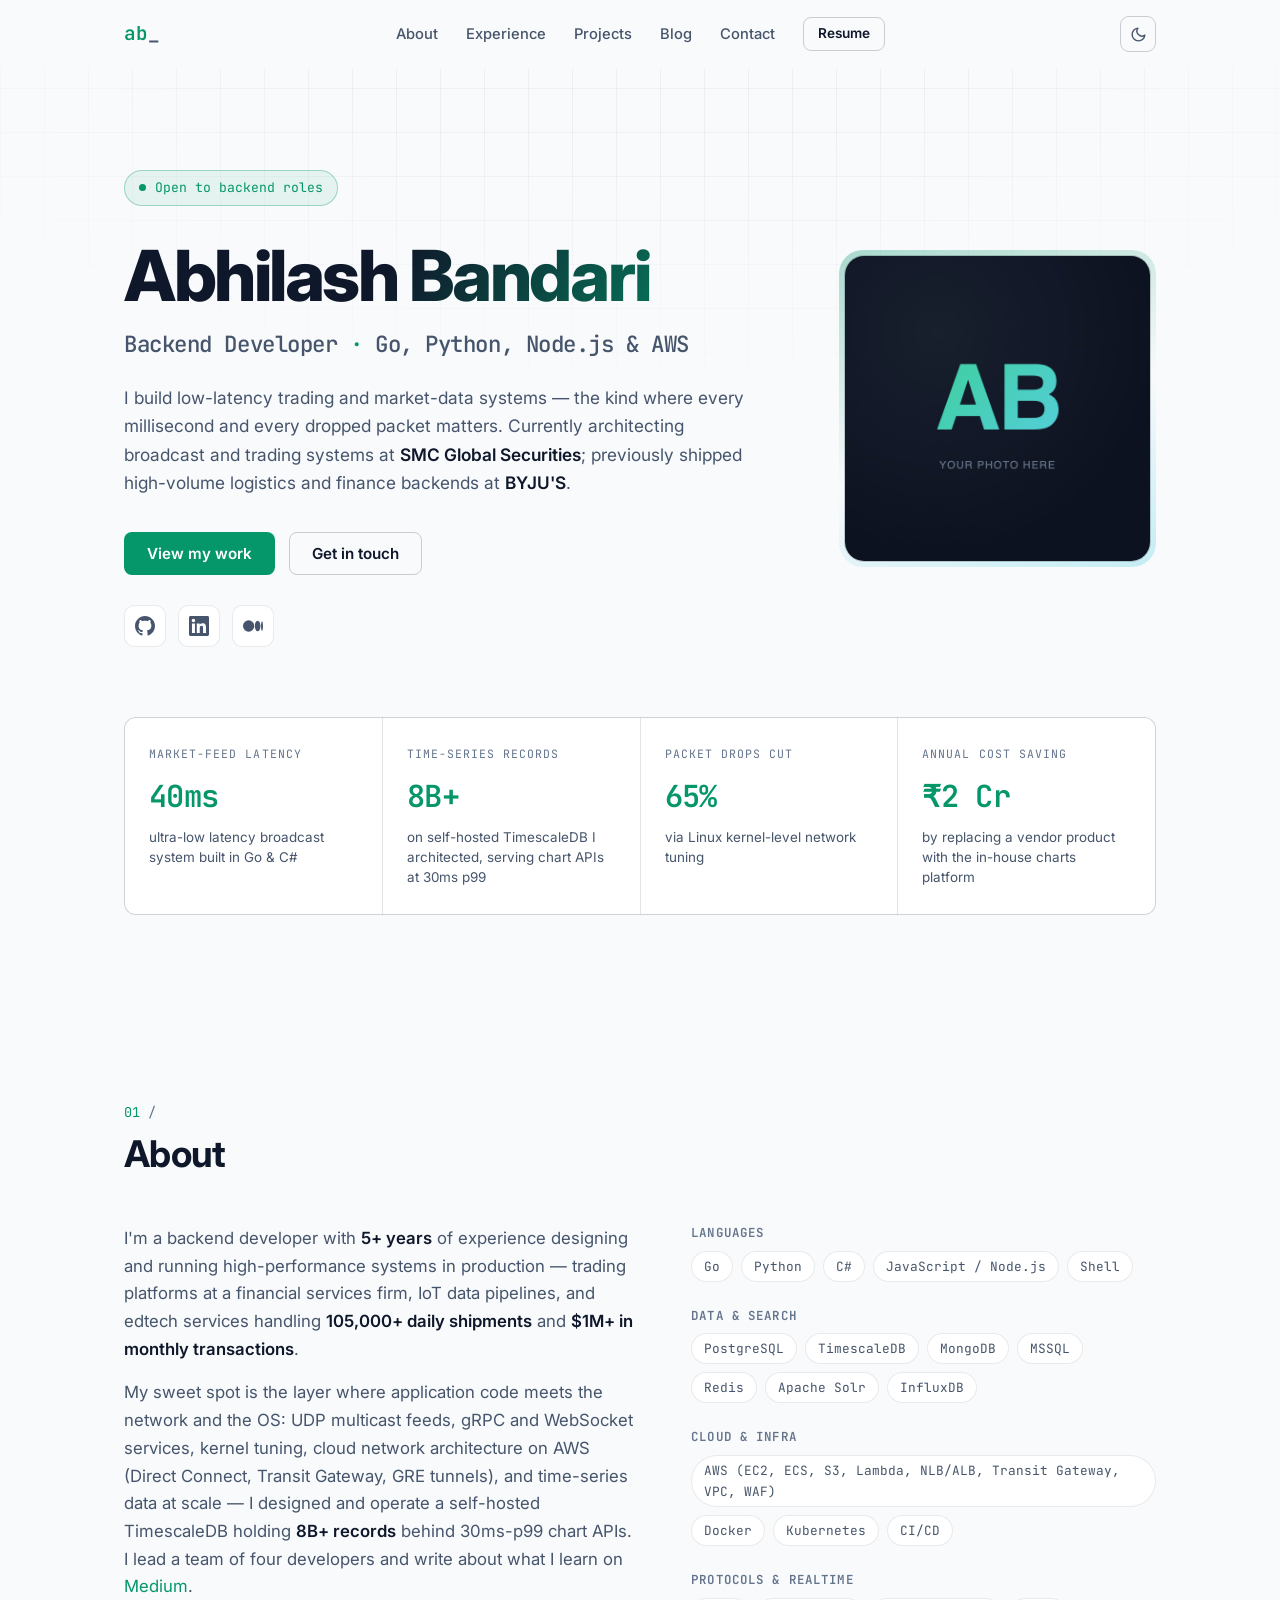
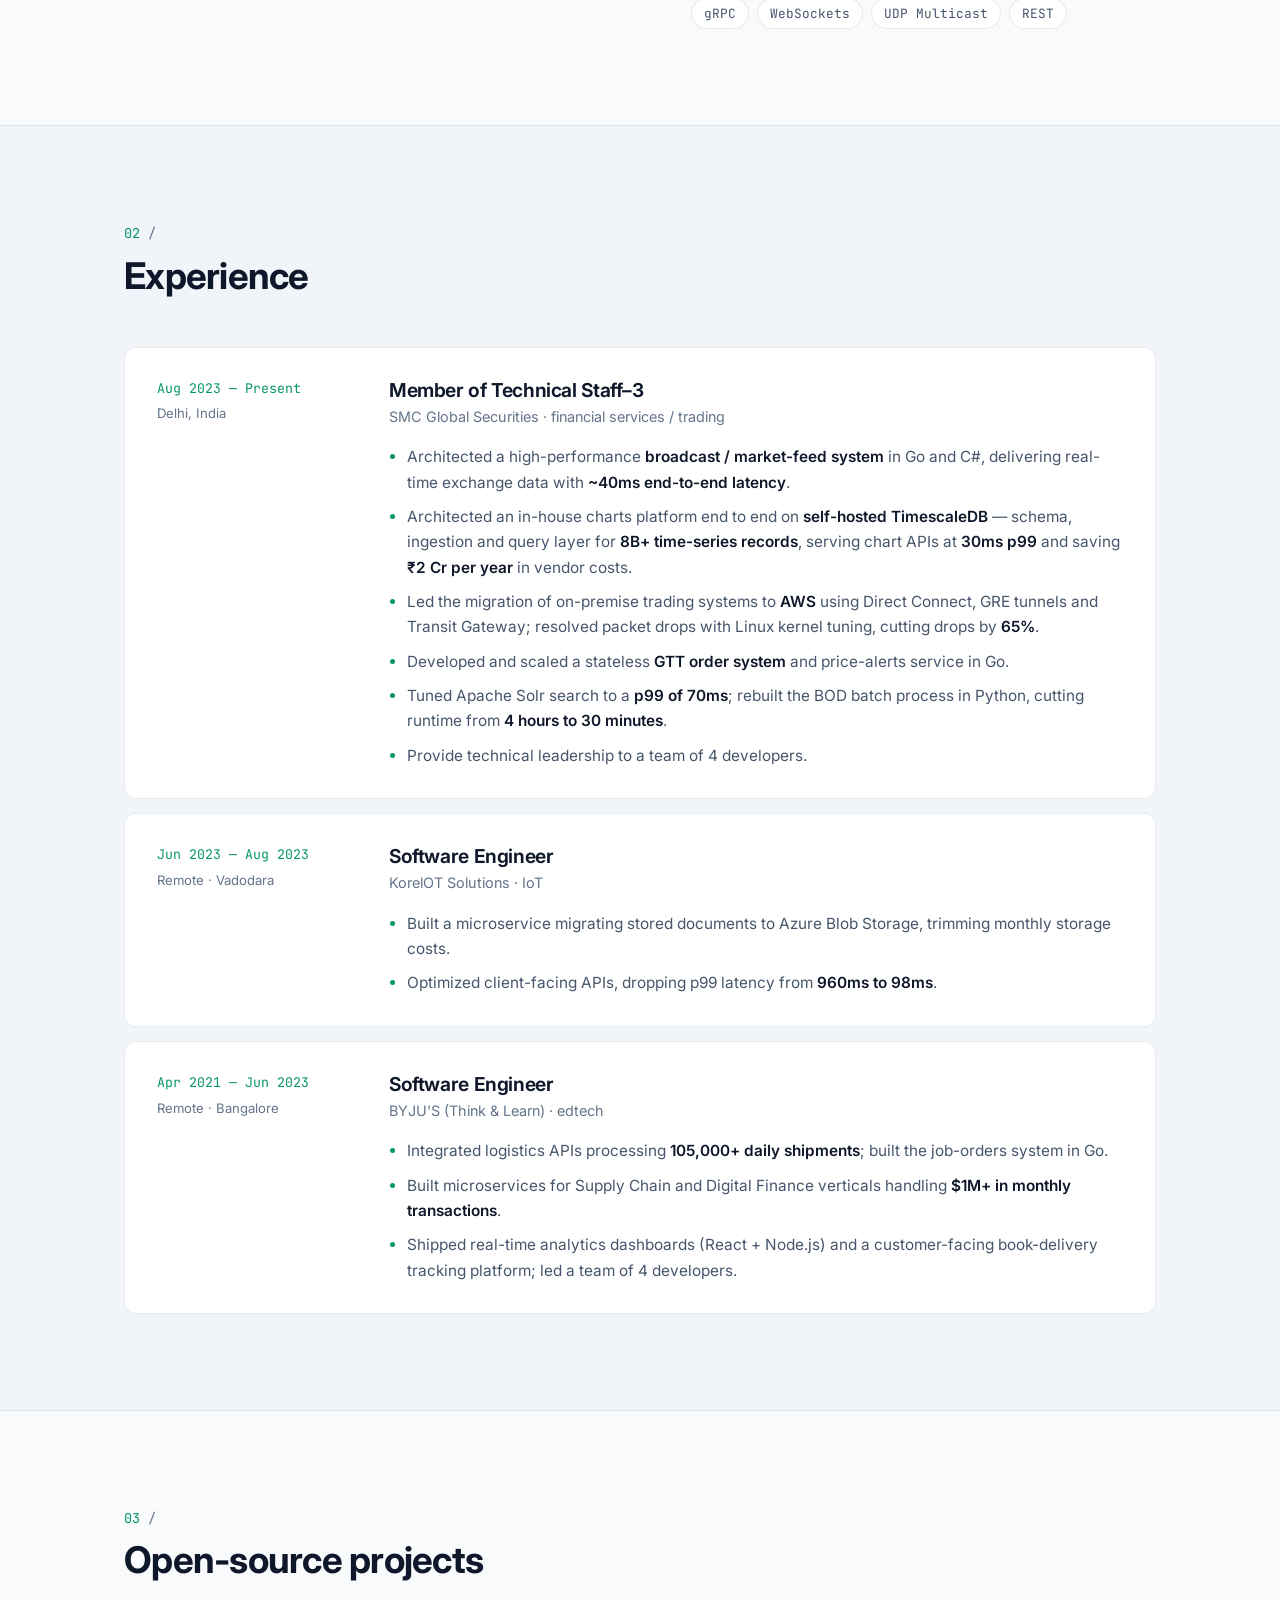
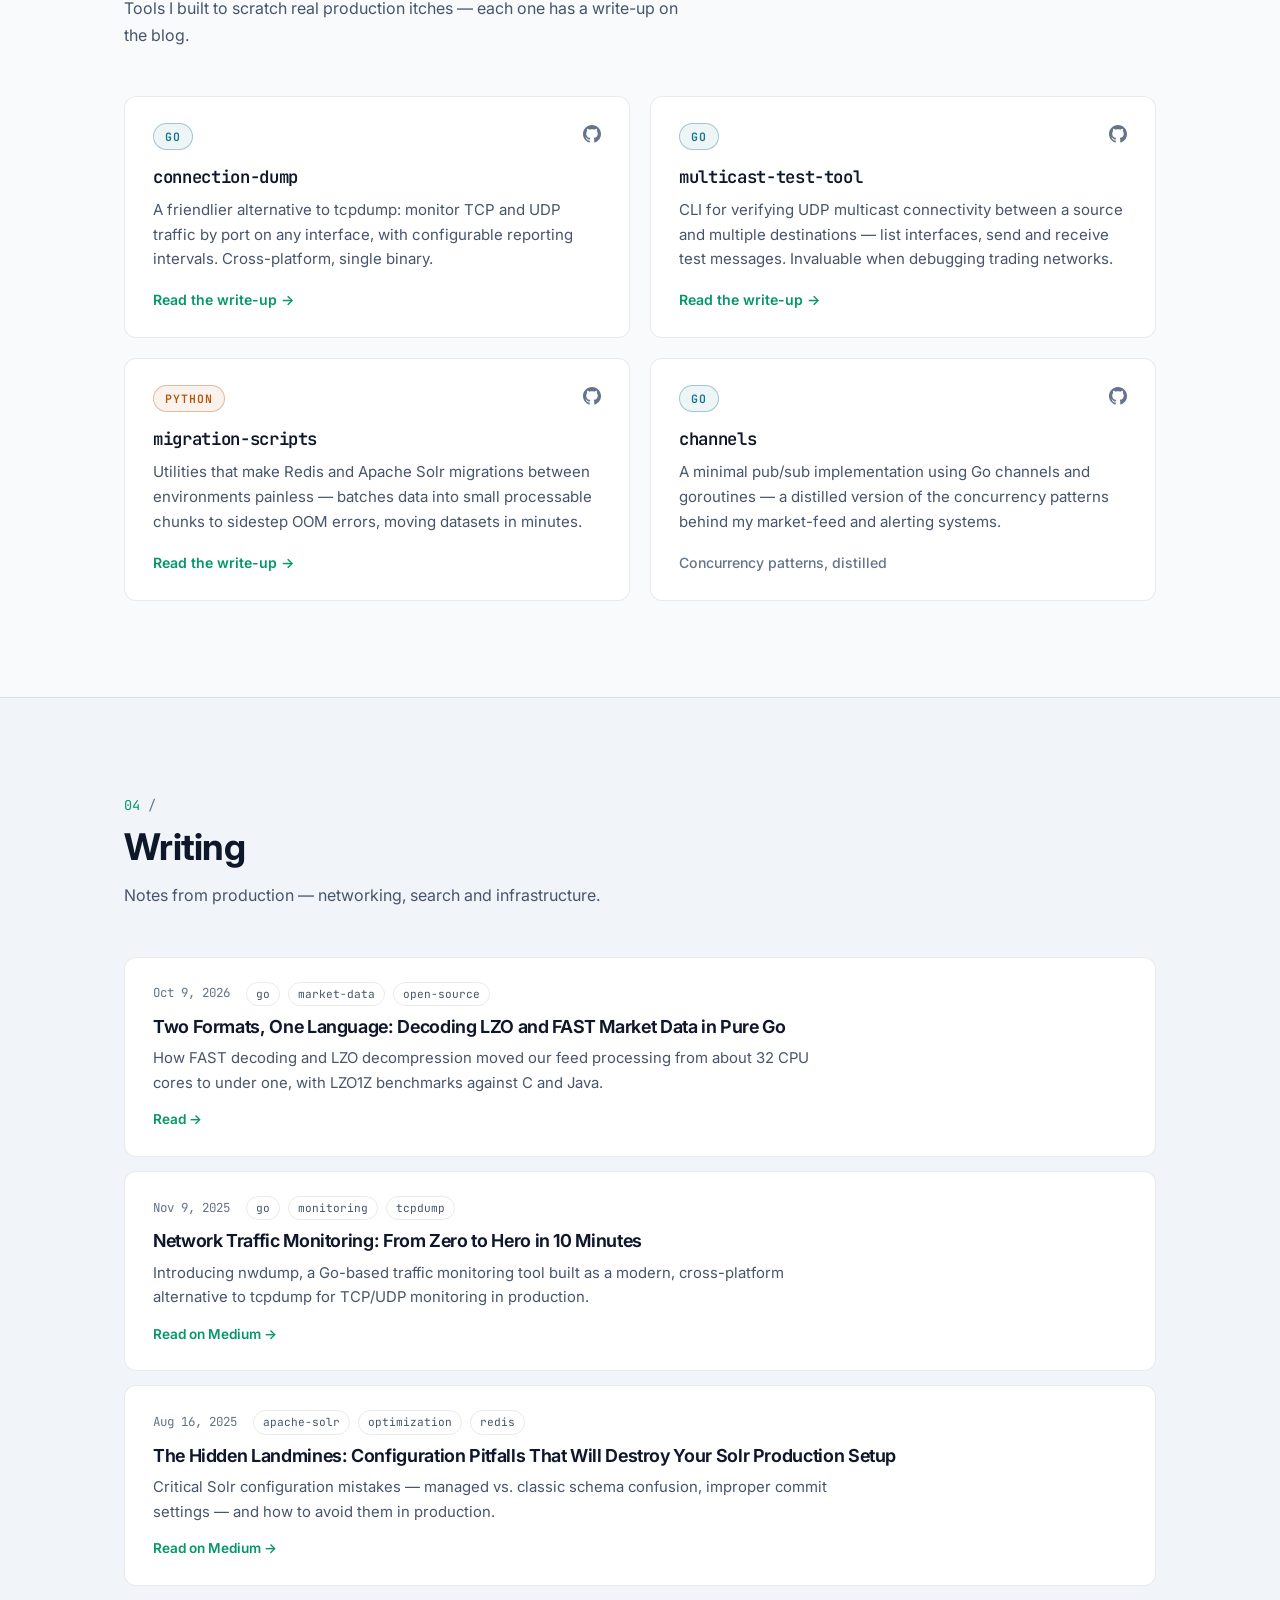
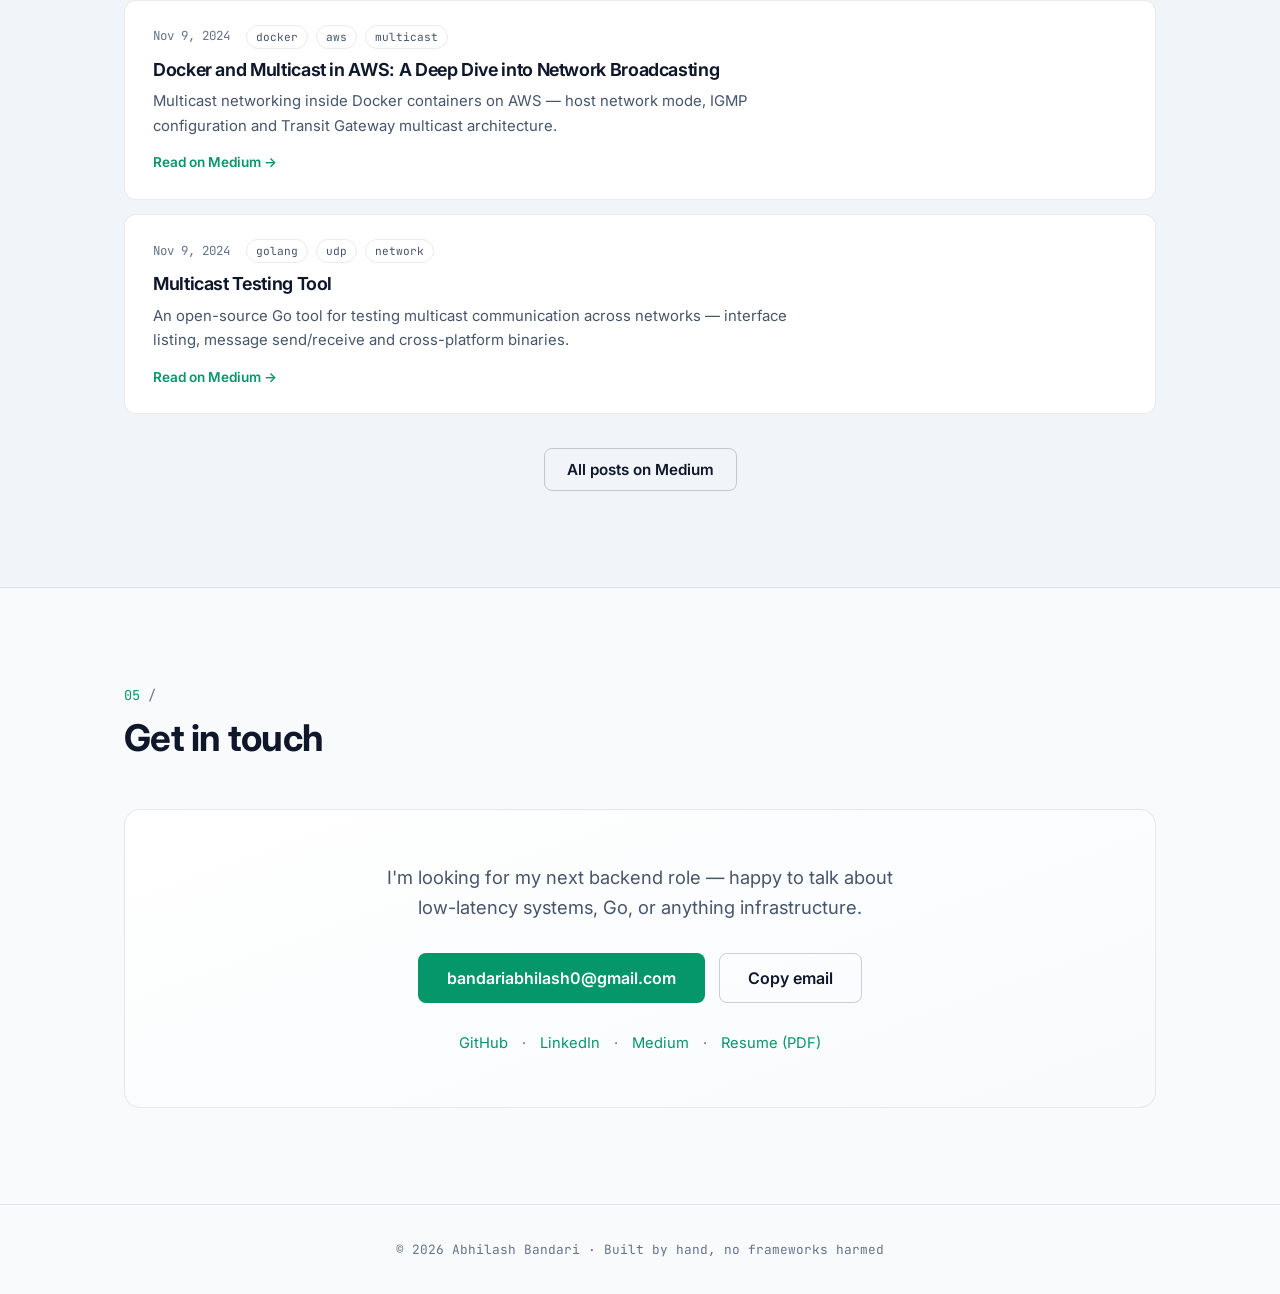
==== commit b620f3d6: "feat : adding the code snippets" ====
--- a/index.html
+++ b/index.html
@@ -460,7 +460,7 @@
                             <li>open-source</li>
                         </ul>
                     </div>
-                    <h3>Why I Built Two Go Libraries for Exchange Market Data</h3>
+                    <h3>Two Formats, One Language: Decoding LZO and FAST Market Data in Pure Go</h3>
                     <p>
                         How FAST decoding and LZO decompression moved our feed processing
                         from about 32 CPU cores to under one, with LZO1Z benchmarks against C and Java.
--- a/style.css
+++ b/style.css
@@ -1128,6 +1128,118 @@
   font-size: 0.88rem;
   color: var(--text-muted);
   margin-top: -0.6rem;
+}
+
+.article-body .repo-cards {
+  display: grid;
+  grid-template-columns: repeat(2, 1fr);
+  gap: 1rem;
+  margin: 0 0 2rem;
+}
+
+.article-body .repo-card {
+  display: flex;
+  flex-direction: column;
+  gap: 0.35rem;
+  padding: 1rem 1.15rem;
+  border: 1px solid var(--border);
+  border-radius: var(--radius);
+  background: var(--surface);
+  color: var(--text);
+  text-decoration: none;
+  min-width: 0;
+  transition: border-color 0.25s var(--ease), transform 0.25s var(--ease), box-shadow 0.25s var(--ease);
+}
+
+.article-body .repo-card:hover {
+  border-color: var(--accent-border);
+  transform: translateY(-2px);
+  box-shadow: var(--card-hover-shadow);
+}
+
+.repo-card-name {
+  font-family: var(--font-mono);
+  font-weight: 600;
+  font-size: 1.02rem;
+}
+
+.repo-card-desc {
+  color: var(--text-secondary);
+  font-size: 0.92rem;
+  line-height: 1.5;
+}
+
+.article-body .repo-card code {
+  display: block;
+  max-width: 100%;
+  font-size: 0.68rem;
+  white-space: nowrap;
+  overflow-x: auto;
+}
+
+.repo-card-cta {
+  margin-top: 0.2rem;
+  color: var(--accent);
+  font-size: 0.88rem;
+  font-weight: 600;
+}
+
+.article-body .article-github {
+  padding-top: 1.2rem;
+  border-top: 1px solid var(--border);
+}
+
+@media (max-width: 620px) {
+  .article-body .repo-cards { grid-template-columns: 1fr; }
+}
+
+.article-body .article-callout {
+  position: relative;
+  margin: 2rem 0;
+  padding: 1.1rem 1.25rem 1.1rem 1.4rem;
+  border: 1px solid var(--accent-border);
+  border-left: 4px solid var(--accent);
+  border-radius: var(--radius);
+  background: var(--accent-dim);
+}
+
+.article-body .article-callout p {
+  margin: 0;
+  font-size: 1.12rem;
+  font-weight: 500;
+  line-height: 1.65;
+}
+
+.article-body .article-callout strong {
+  color: var(--accent);
+}
+
+.callout-balls {
+  display: flex;
+  flex-direction: column;
+  gap: 0.25rem;
+  width: 4rem;
+  margin-bottom: 0.7rem;
+}
+
+.callout-balls i {
+  width: 0.55rem;
+  height: 0.55rem;
+  border-radius: 50%;
+  background: #059669;
+  animation: callout-roll 2.4s ease-in-out infinite alternate;
+}
+
+.callout-balls i:nth-child(2) { background: #0891b2; animation-duration: 1.6s; }
+.callout-balls i:nth-child(3) { background: #2563eb; animation-duration: 0.9s; }
+
+@keyframes callout-roll {
+  from { transform: translateX(0); }
+  to { transform: translateX(3.4rem); }
+}
+
+@media (prefers-reduced-motion: reduce) {
+  .callout-balls i { animation: none; }
 }
 
 .article-body hr {
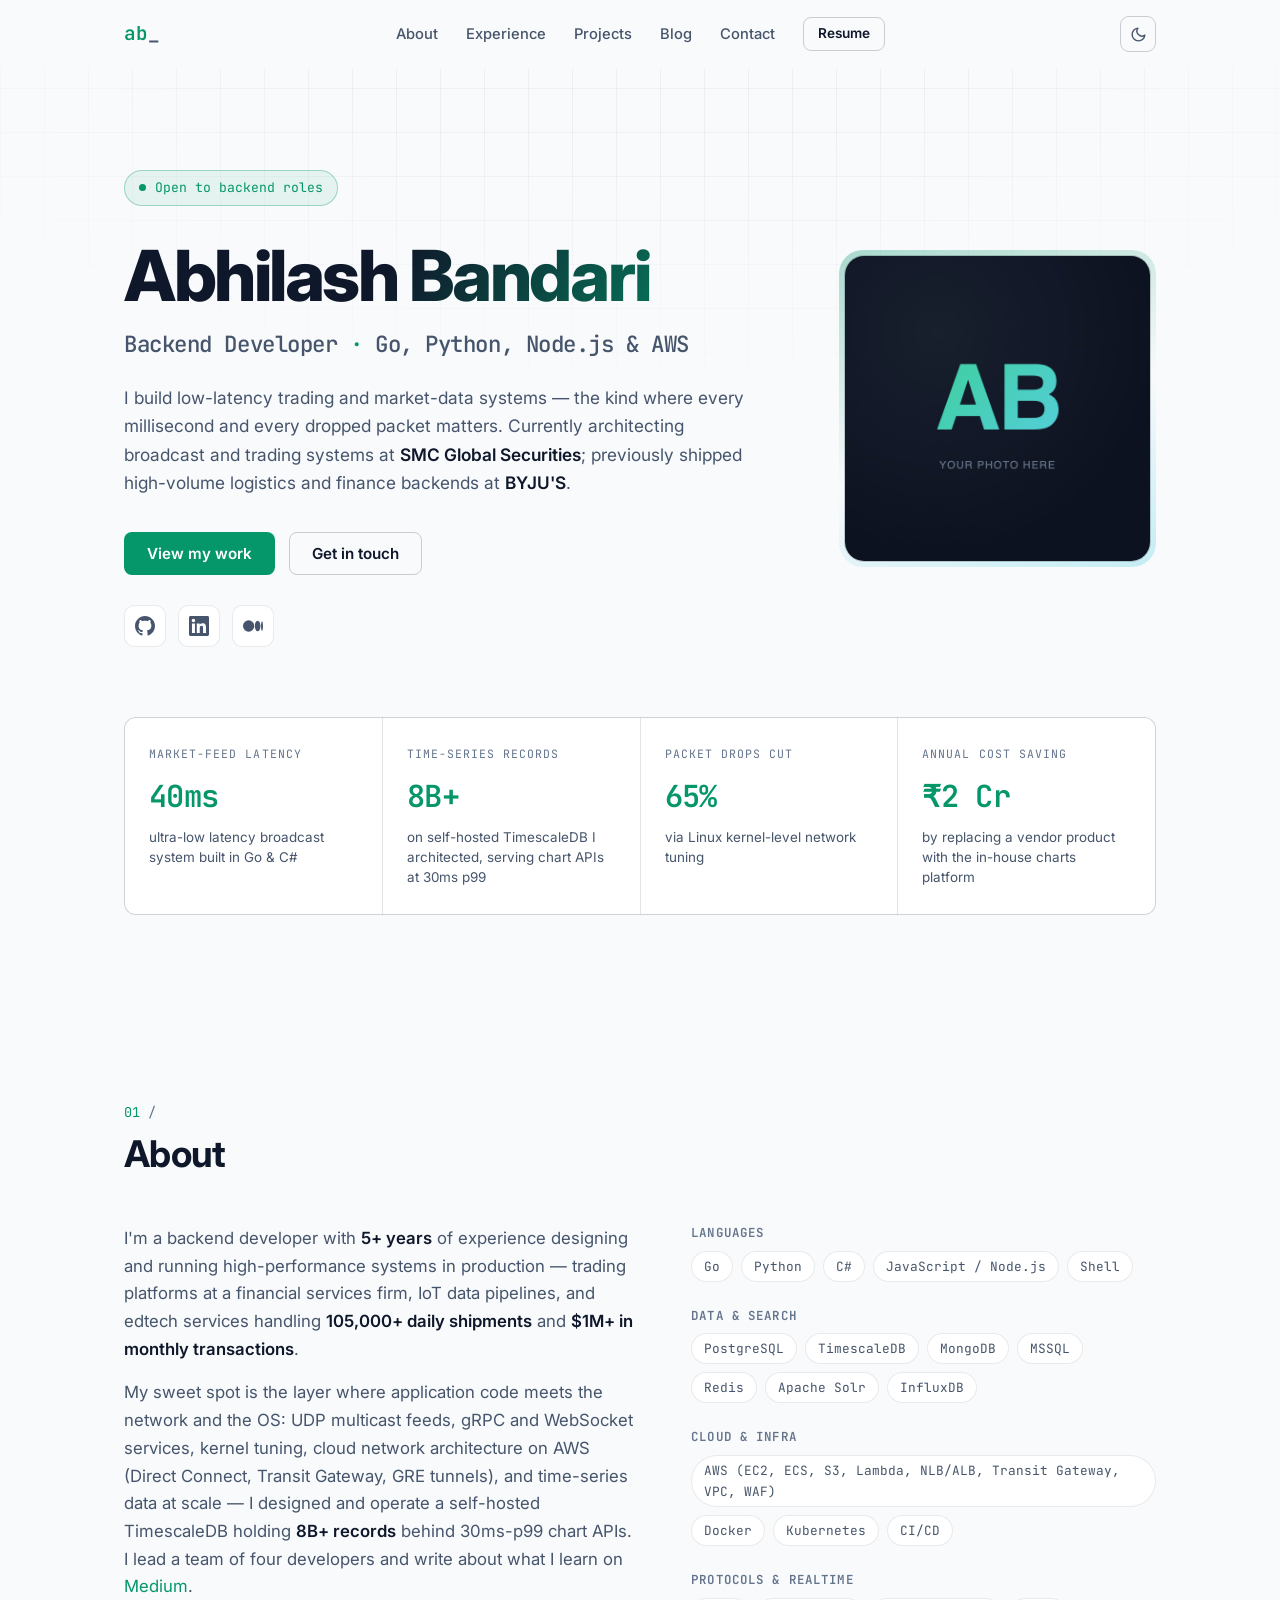
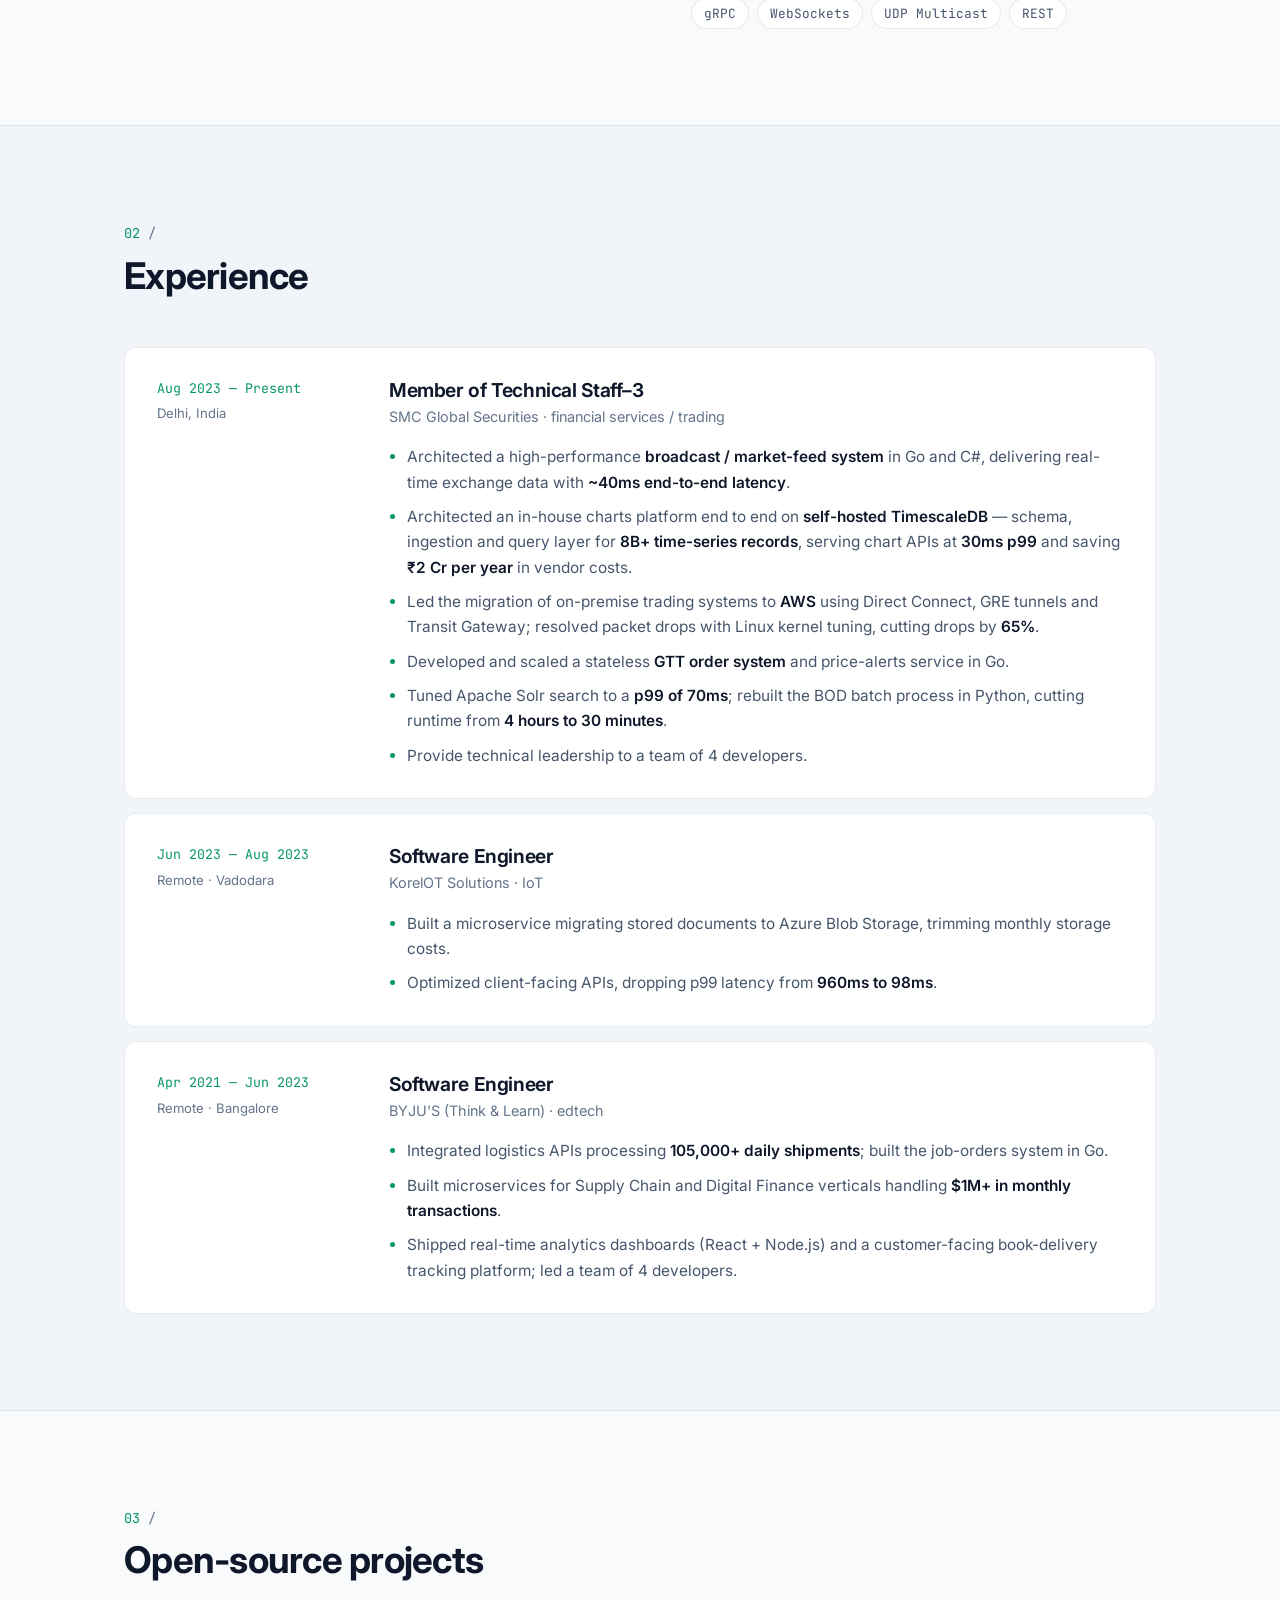
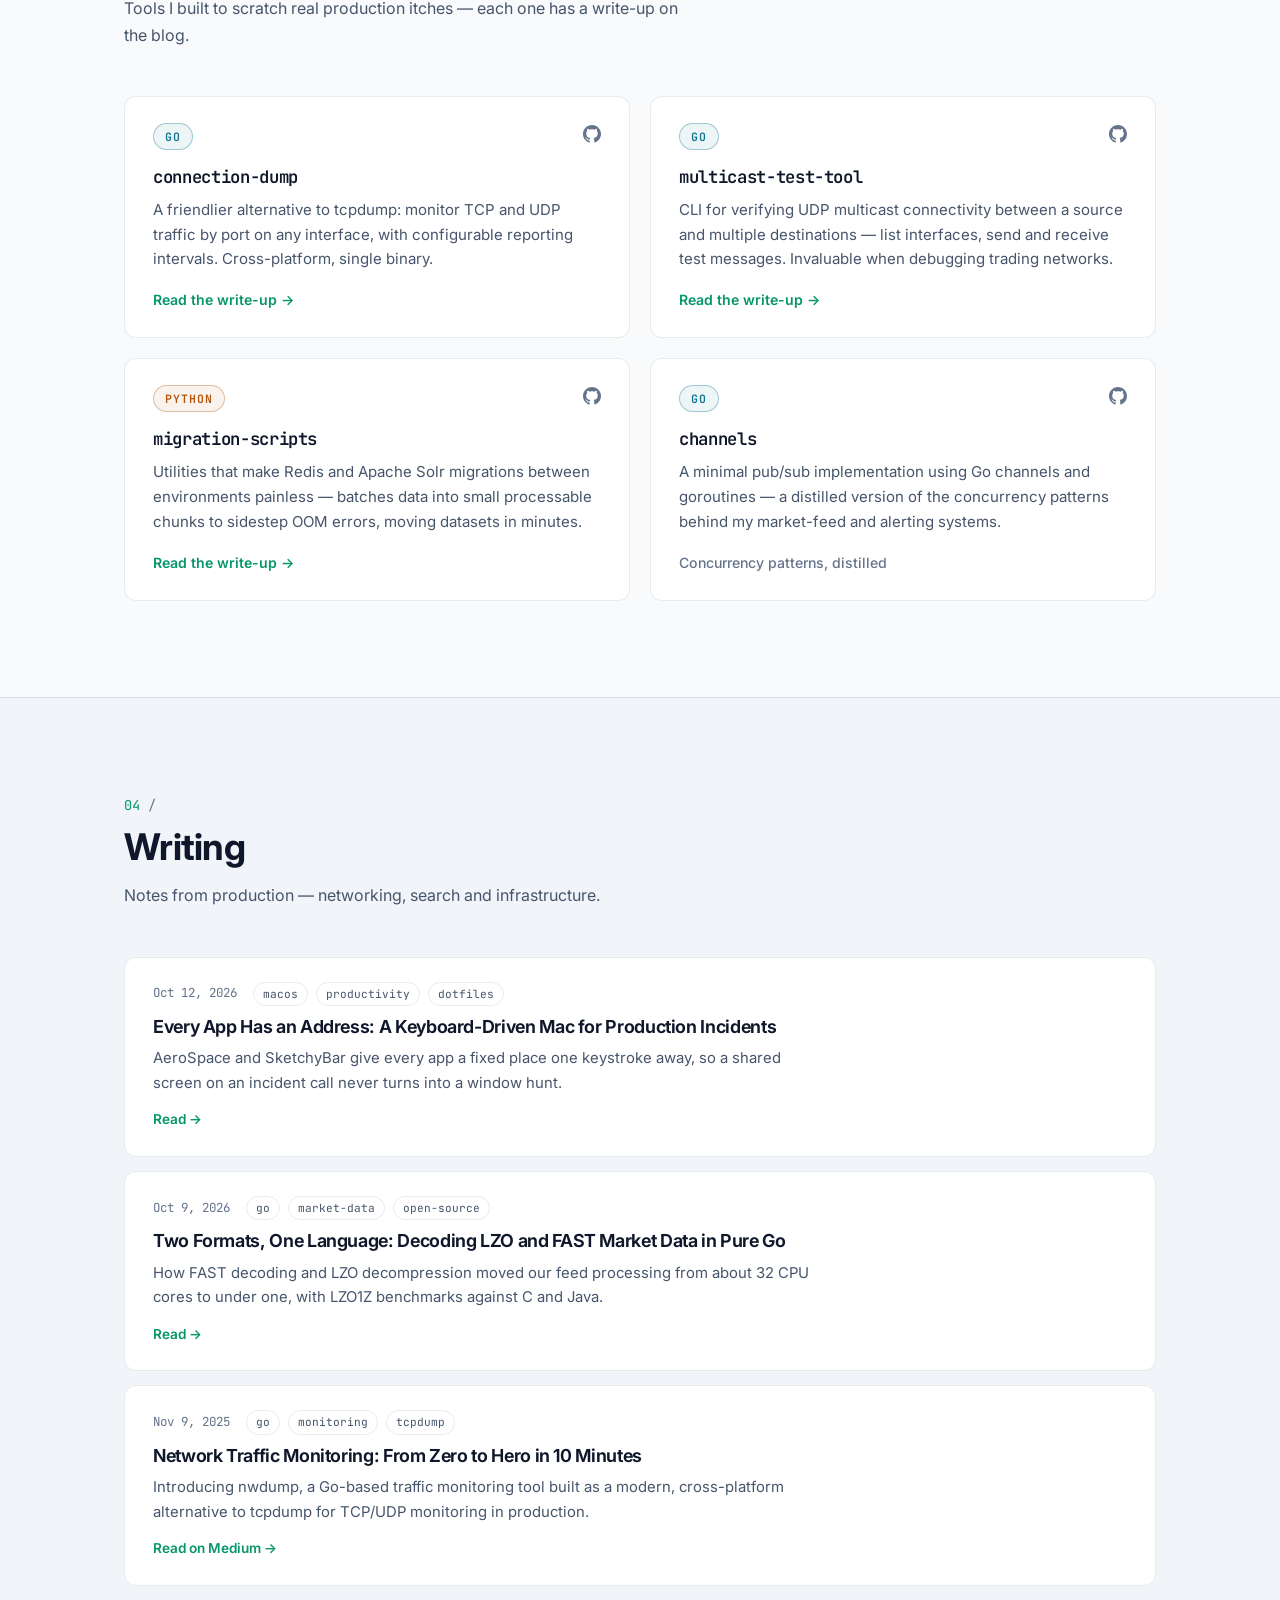
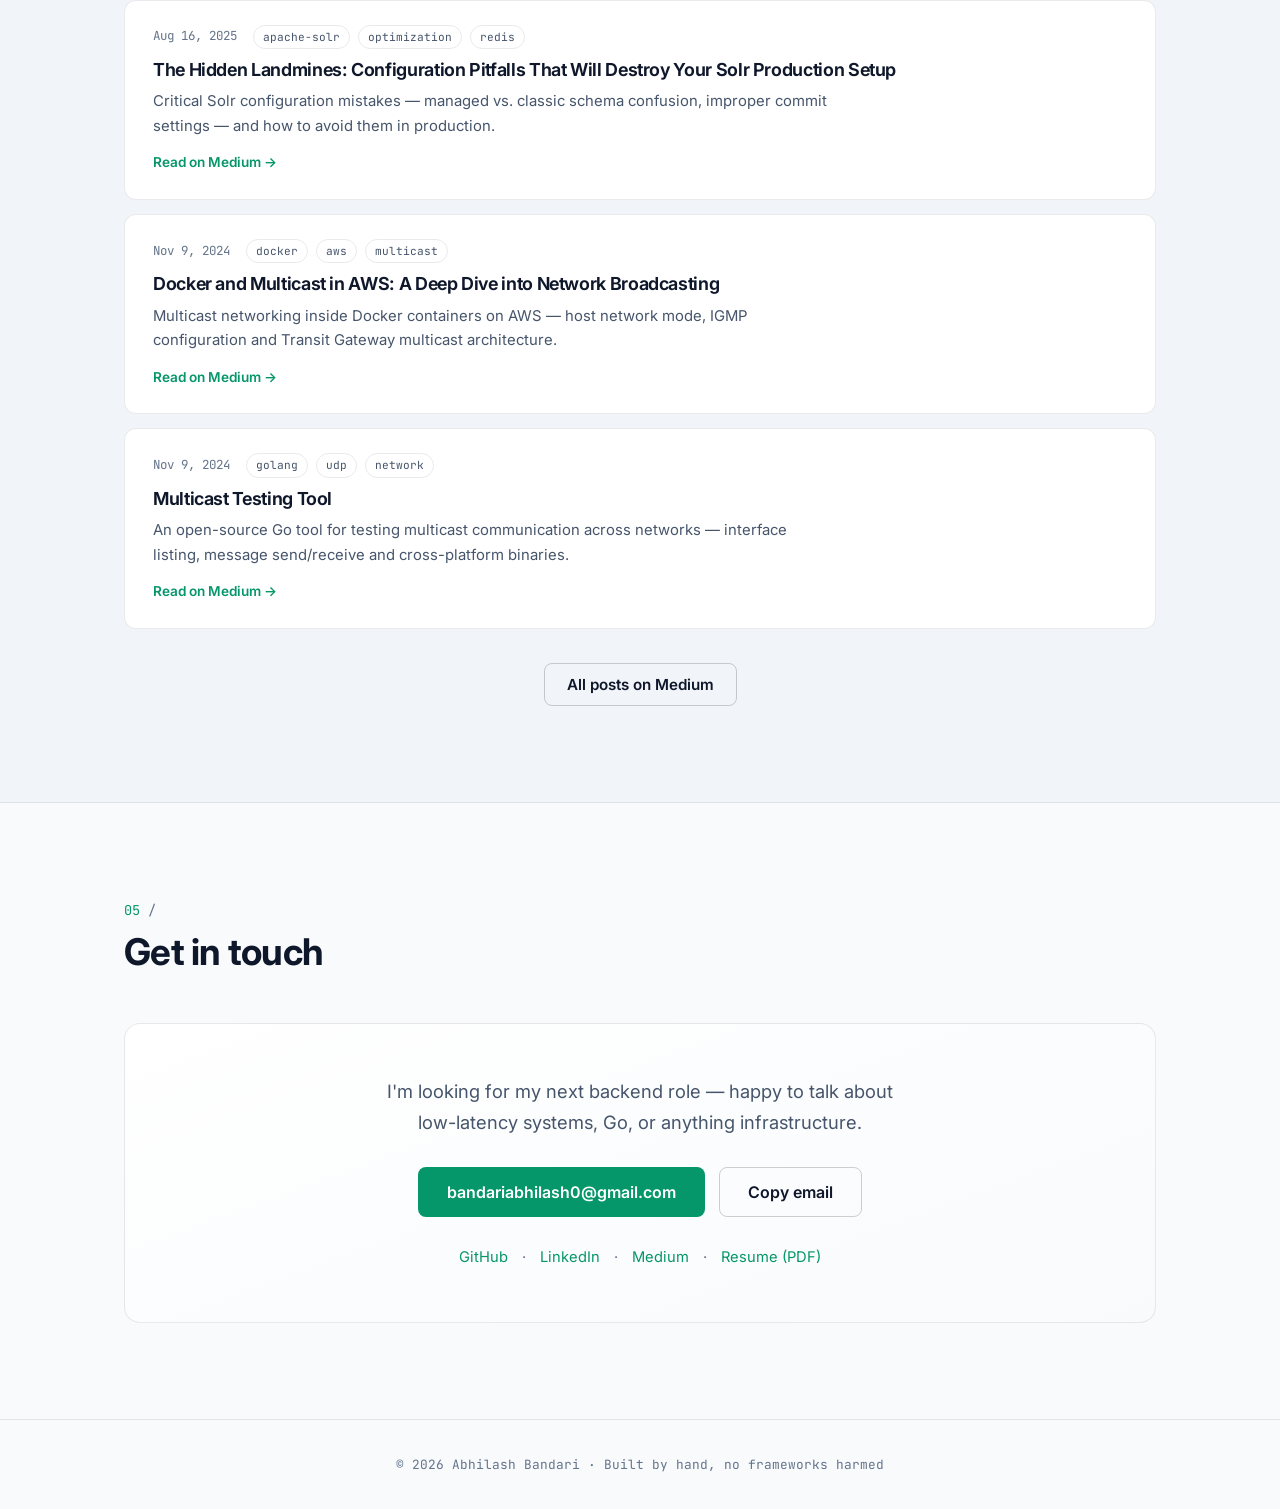
==== commit 53d01a31: "feat : keyboard-driven Mac blog post New post "Every App Has an Address: A Keyboard-Driven Mac for P" ====
--- a/index.html
+++ b/index.html
@@ -451,6 +451,23 @@
                 </p>
             </div>
             <div class="blog-list">
+                <a class="blog-card reveal" href="blog/keyboard-driven-mac.html">
+                    <div class="blog-meta">
+                        <time datetime="2026-10-12">Oct 12, 2026</time>
+                        <ul class="tags tags--sm">
+                            <li>macos</li>
+                            <li>productivity</li>
+                            <li>dotfiles</li>
+                        </ul>
+                    </div>
+                    <h3>Every App Has an Address: A Keyboard-Driven Mac for Production Incidents</h3>
+                    <p>
+                        AeroSpace and SketchyBar give every app a fixed place one keystroke away,
+                        so a shared screen on an incident call never turns into a window hunt.
+                    </p>
+                    <span class="blog-read">Read →</span>
+                </a>
+
                 <a class="blog-card reveal" href="blog/two-go-libraries.html">
                     <div class="blog-meta">
                         <time datetime="2026-10-09">Oct 9, 2026</time>
--- a/style.css
+++ b/style.css
@@ -1383,3 +1383,209 @@
     flex: 1;
   }
 }
+
+/* ── Workspace demo (blog: keyboard-driven macOS setup) ── */
+.ws-demo {
+  margin: 2rem 0;
+  padding: 1.25rem;
+  border: 1px solid var(--border-strong);
+  border-radius: var(--radius);
+  background: var(--surface);
+  outline: none;
+}
+
+.ws-demo:focus-visible {
+  border-color: var(--accent);
+}
+
+.ws-demo:not(.is-ready) .ws-tour,
+.ws-demo:not(.is-ready) .ws-keys {
+  display: none;
+}
+
+.ws-screen {
+  --ws-bg: #1a1b26;
+  --ws-bar: #16161e;
+  --ws-pane: #24283b;
+  --ws-text: #c0caf5;
+  --ws-muted: #565f89;
+  overflow: hidden;
+  border-radius: var(--radius-sm);
+  background: var(--ws-bg);
+  box-shadow: inset 0 0 0 1px rgba(255, 255, 255, 0.06);
+  font-family: var(--font-mono);
+  color: var(--ws-text);
+  cursor: pointer;
+}
+
+.ws-bar {
+  display: flex;
+  align-items: center;
+  gap: 0.5rem;
+  height: 30px;
+  padding: 0 0.6rem;
+  background: var(--ws-bar);
+  font-size: 0.72rem;
+}
+
+.ws-pills {
+  display: flex;
+  gap: 2px;
+  padding: 2px;
+  border-radius: 7px;
+  background: var(--ws-pane);
+}
+
+.ws-pill {
+  min-width: 22px;
+  padding: 1px 6px;
+  border-radius: 5px;
+  color: var(--ws-text);
+  text-align: center;
+  transition: background 0.2s var(--ease), color 0.2s var(--ease);
+}
+
+.ws-pill.is-active {
+  background: #414868;
+  color: #f7768e;
+  font-weight: 600;
+}
+
+.ws-front-app {
+  font-weight: 600;
+}
+
+.ws-bar-right {
+  margin-left: auto;
+  color: var(--ws-muted);
+}
+
+.ws-desk {
+  position: relative;
+  aspect-ratio: 16 / 9;
+  padding: 8px;
+}
+
+.ws-pane {
+  display: grid;
+  grid-template-columns: 1fr 1fr;
+  gap: 8px;
+  height: 100%;
+  animation: ws-in 0.25s var(--ease);
+}
+
+.ws-pane.is-single {
+  grid-template-columns: 1fr;
+}
+
+.ws-pane.is-stacked {
+  grid-template-columns: 1fr;
+  grid-template-rows: 1fr 1fr;
+}
+
+.ws-pane[hidden] {
+  display: none;
+}
+
+@keyframes ws-in {
+  from { opacity: 0; transform: translateY(6px); }
+  to { opacity: 1; transform: none; }
+}
+
+.ws-win {
+  display: flex;
+  flex-direction: column;
+  min-height: 0;
+  overflow: hidden;
+  border-radius: 8px;
+  background: var(--ws-pane);
+  box-shadow: 0 0 0 1px rgba(255, 255, 255, 0.05);
+}
+
+.ws-win-title {
+  padding: 5px 9px;
+  border-bottom: 1px solid rgba(255, 255, 255, 0.06);
+  color: var(--ws-muted);
+  font-size: 0.72rem;
+}
+
+.ws-win-body {
+  flex: 1;
+  min-height: 0;
+  overflow: hidden;
+  padding: 7px 9px;
+  font-size: 0.76rem;
+  line-height: 1.6;
+  white-space: nowrap;
+}
+
+.ws-win-body .ok { color: #9ece6a; }
+.ws-win-body .warn { color: #e0af68; }
+.ws-win-body .err { color: #f7768e; }
+.ws-win-body .dim { color: var(--ws-muted); }
+
+.ws-chart {
+  display: flex;
+  align-items: flex-end;
+  gap: 4px;
+  height: 60%;
+  margin-top: 6px;
+}
+
+.ws-chart span {
+  flex: 1;
+  border-radius: 2px 2px 0 0;
+  background: #7aa2f7;
+}
+
+.ws-chart span.err { background: #f7768e; }
+
+.ws-hint {
+  margin: 0.7rem 0 0;
+  min-height: 1.4em;
+  color: var(--text-secondary);
+  font-family: var(--font-mono);
+  font-size: 0.82rem;
+}
+
+.ws-keys {
+  display: flex;
+  flex-wrap: wrap;
+  gap: 0.45rem;
+  margin-top: 0.8rem;
+}
+
+.ws-key {
+  padding: 0.3rem 0.6rem;
+  border: 1px solid var(--border-strong);
+  border-bottom-width: 3px;
+  border-radius: 7px;
+  background: var(--bg-alt);
+  color: var(--text);
+  font: 600 0.8rem var(--font-mono);
+  cursor: pointer;
+  transition: transform 0.1s var(--ease), border-color 0.2s var(--ease);
+}
+
+.ws-key:hover,
+.ws-key:focus-visible {
+  border-color: var(--accent-border);
+  outline: none;
+}
+
+.ws-key.is-pressed {
+  transform: translateY(2px);
+  border-color: var(--accent);
+  border-bottom-width: 1px;
+  margin-bottom: 2px;
+}
+
+@media (max-width: 620px) {
+  .ws-demo { padding: 1rem; }
+  .ws-bar-right { display: none; }
+  .ws-win-body { font-size: 0.58rem; }
+}
+
+@media (prefers-reduced-motion: reduce) {
+  .ws-pane { animation: none; }
+}
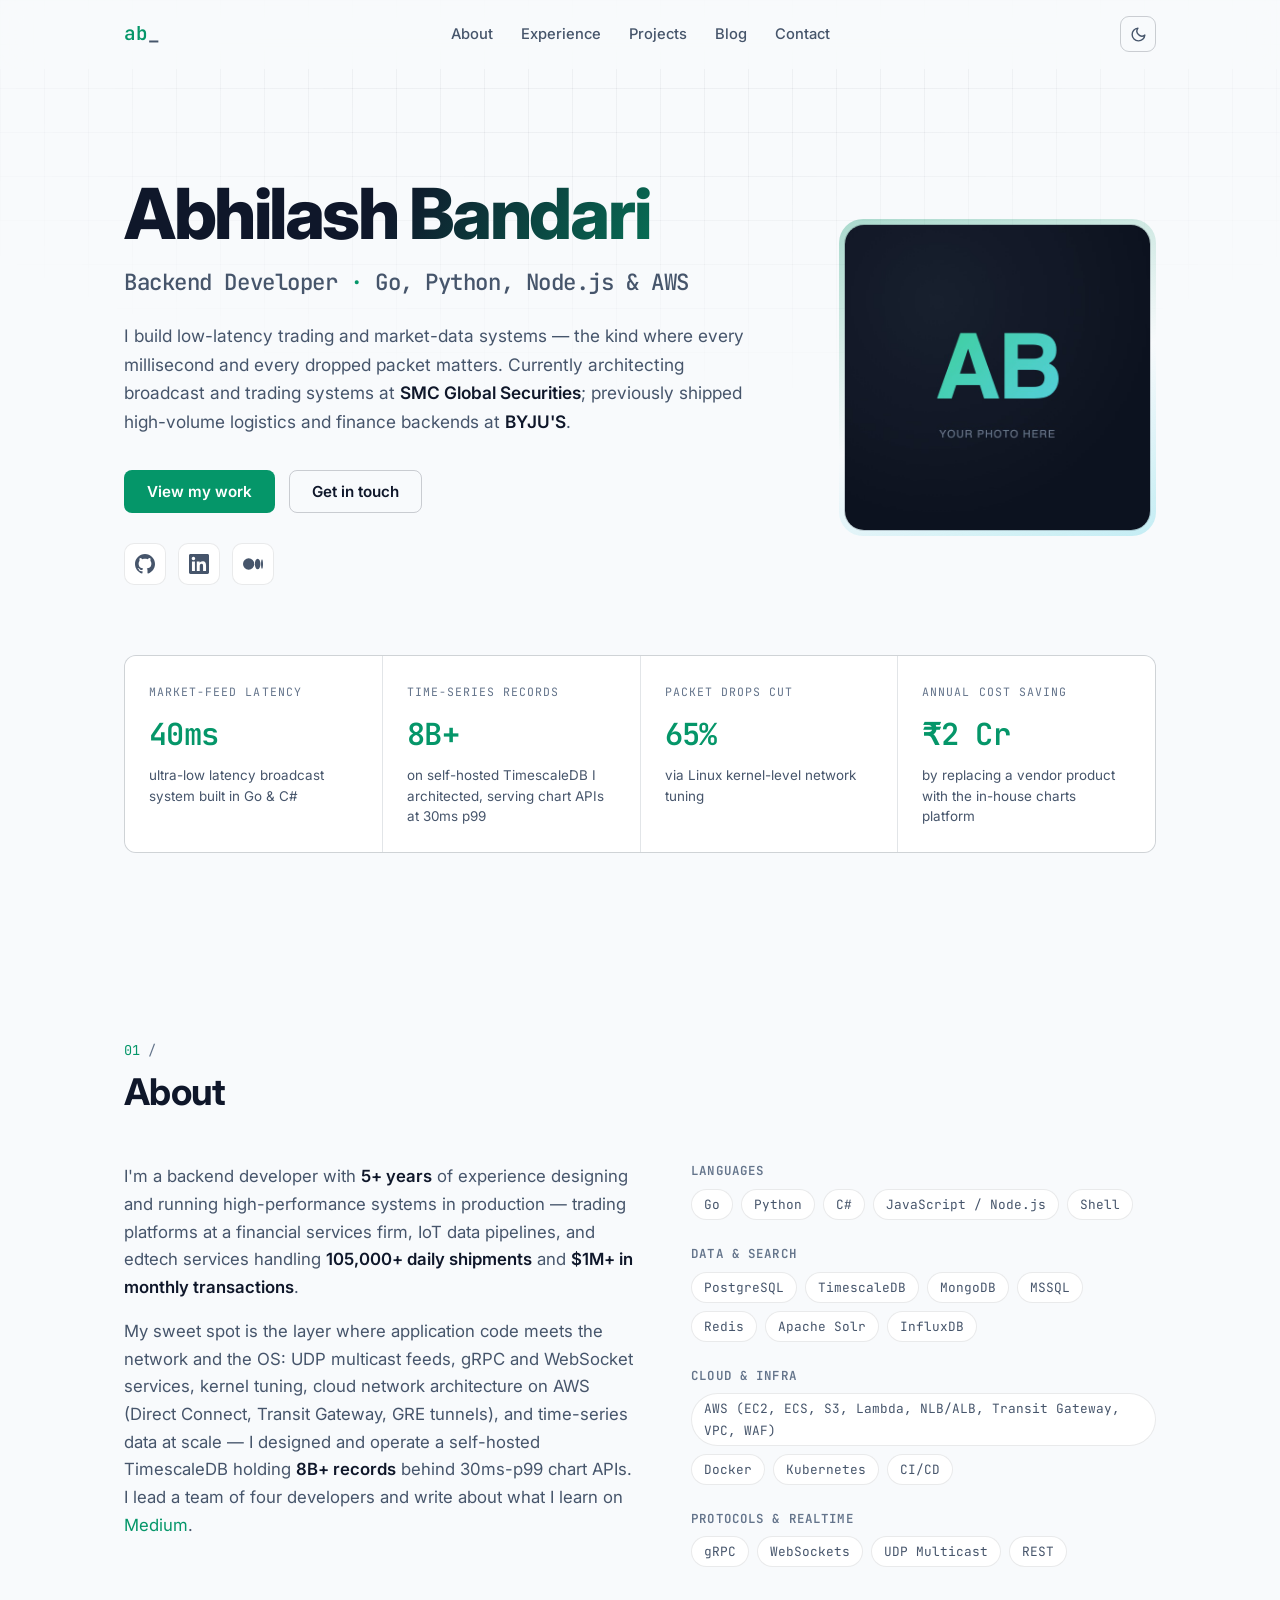
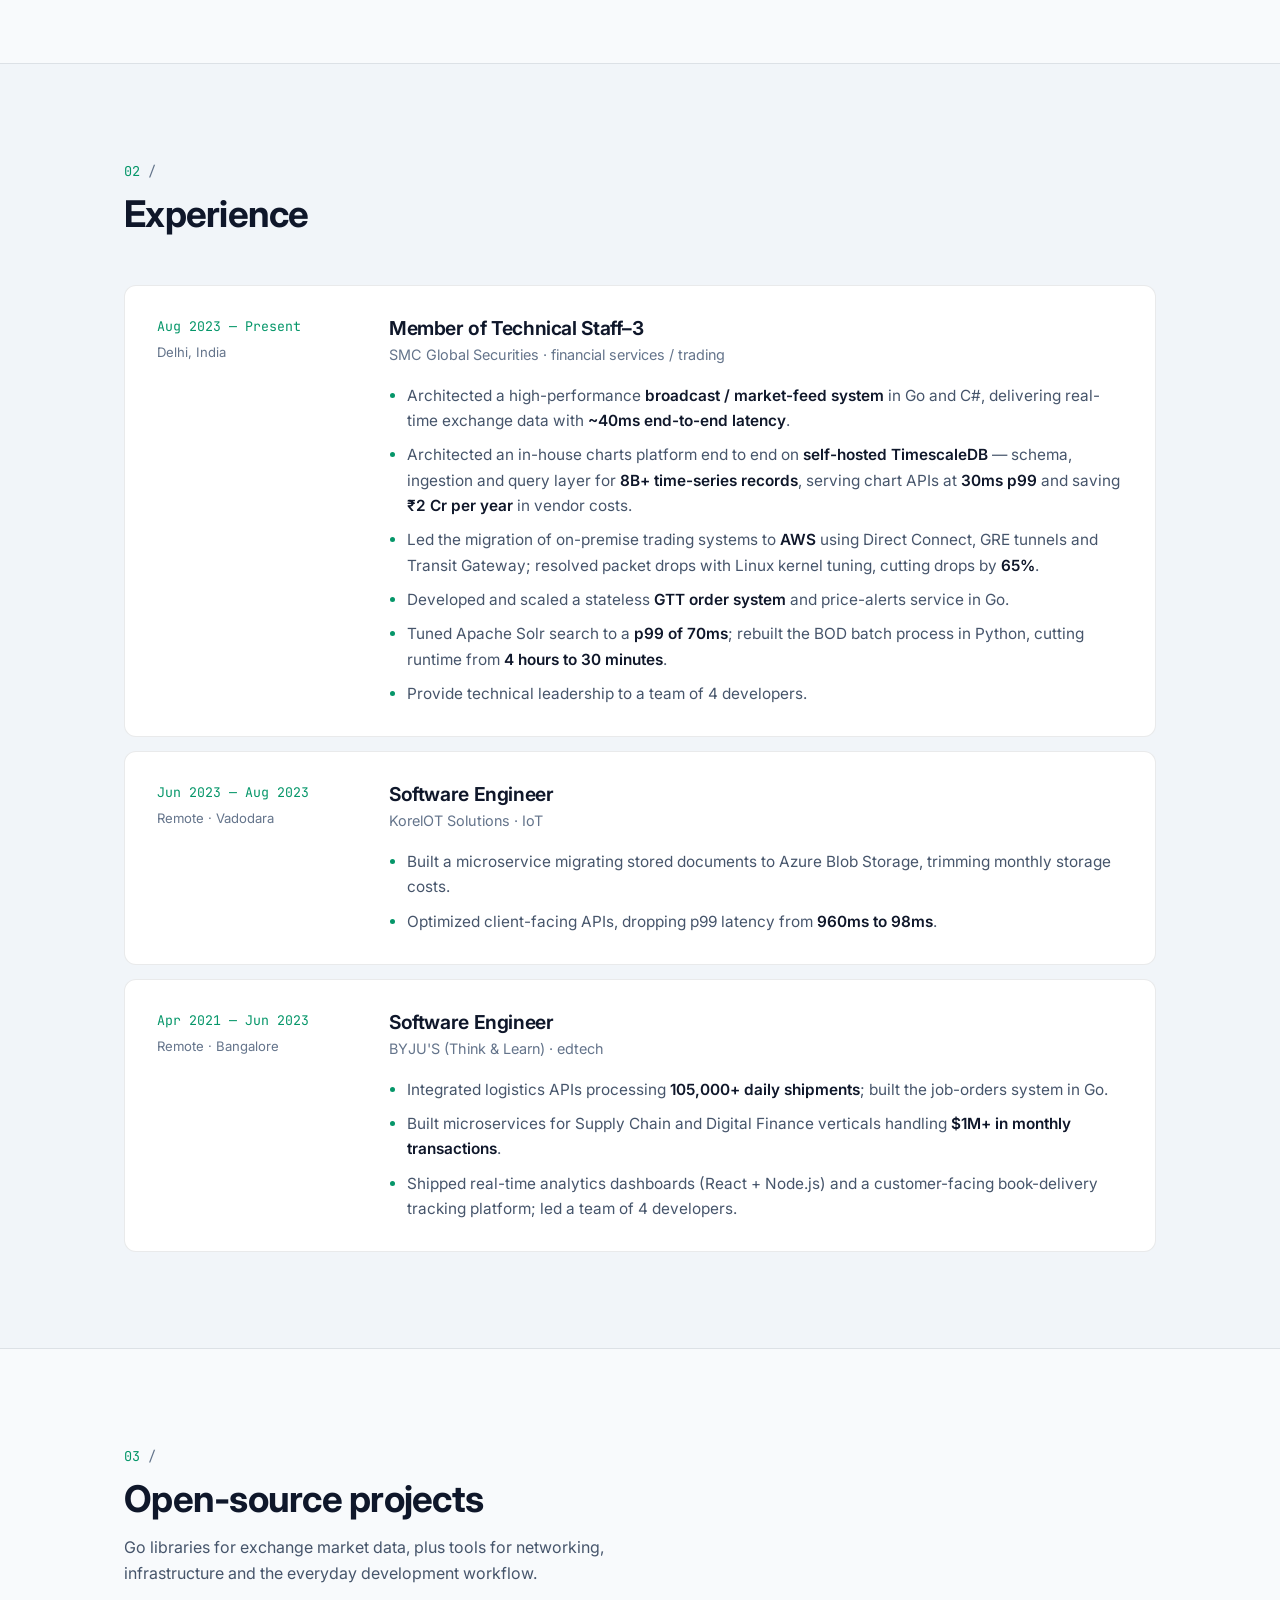
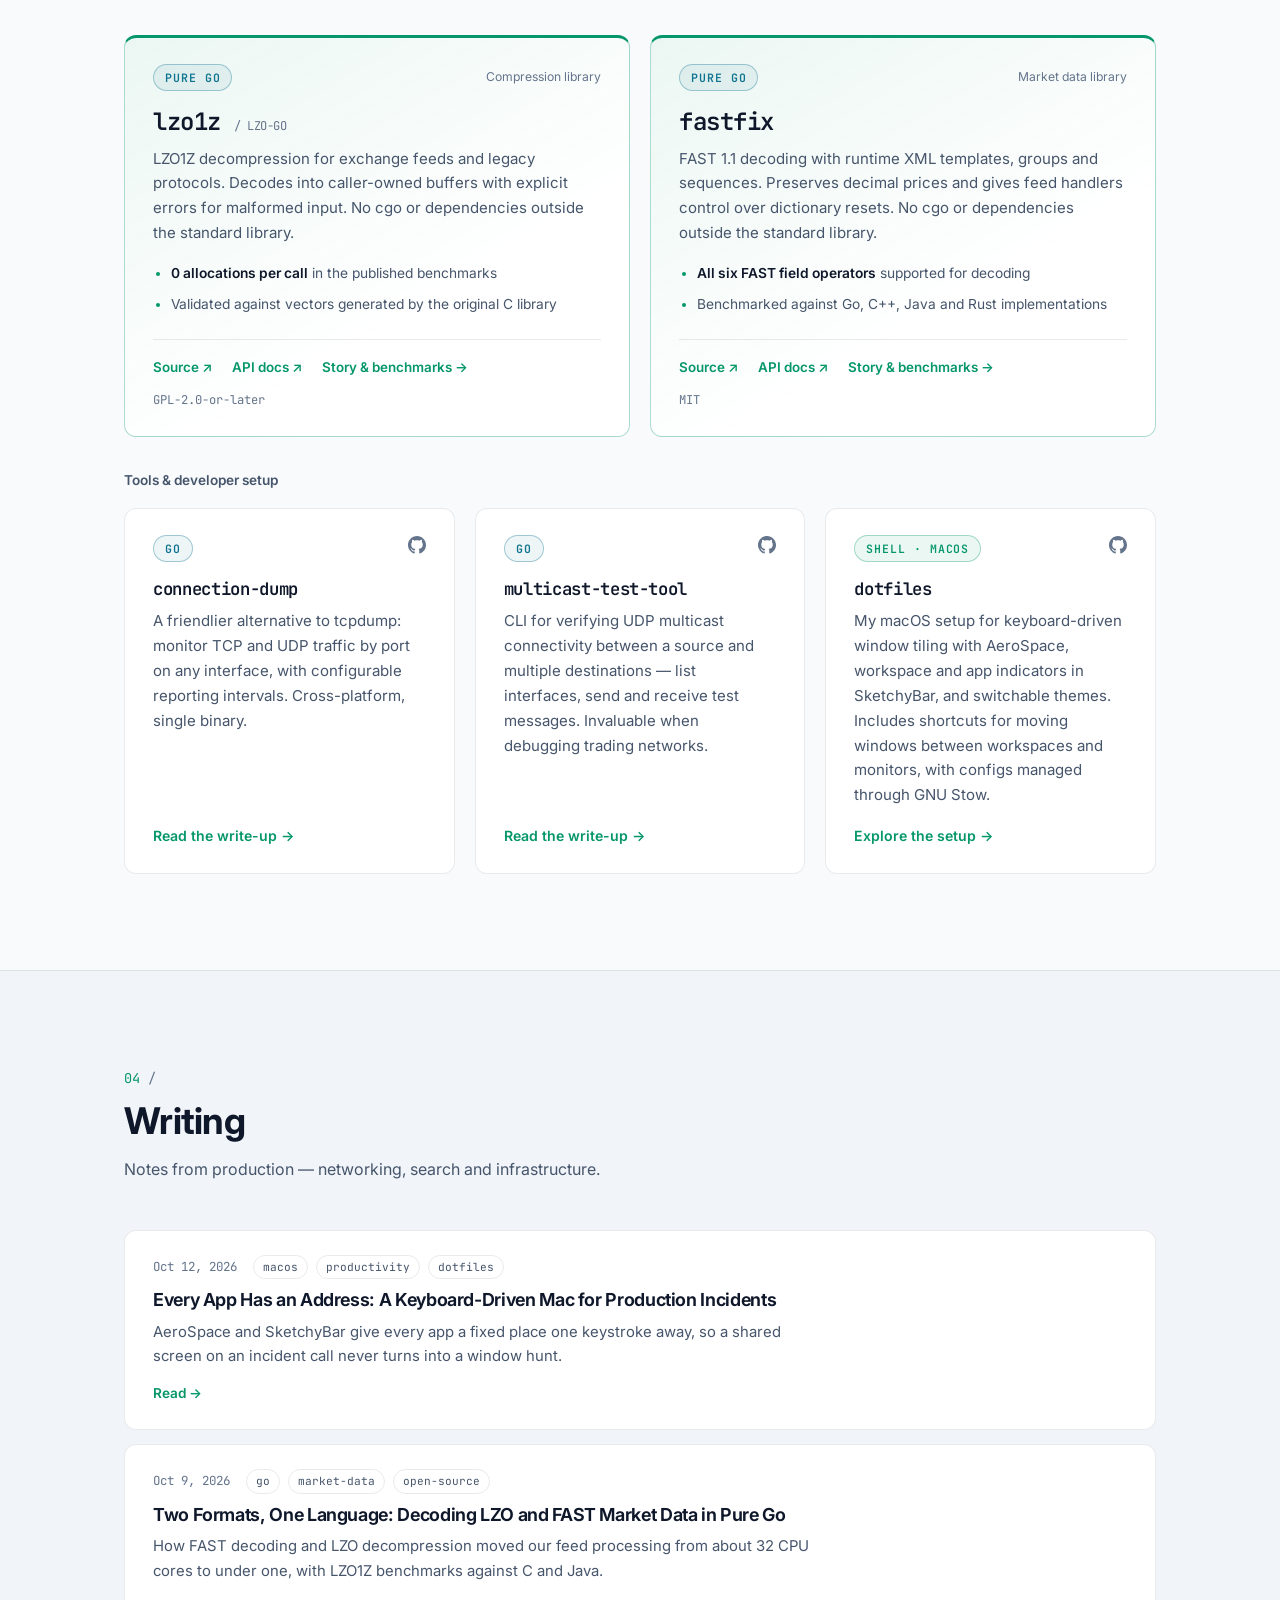
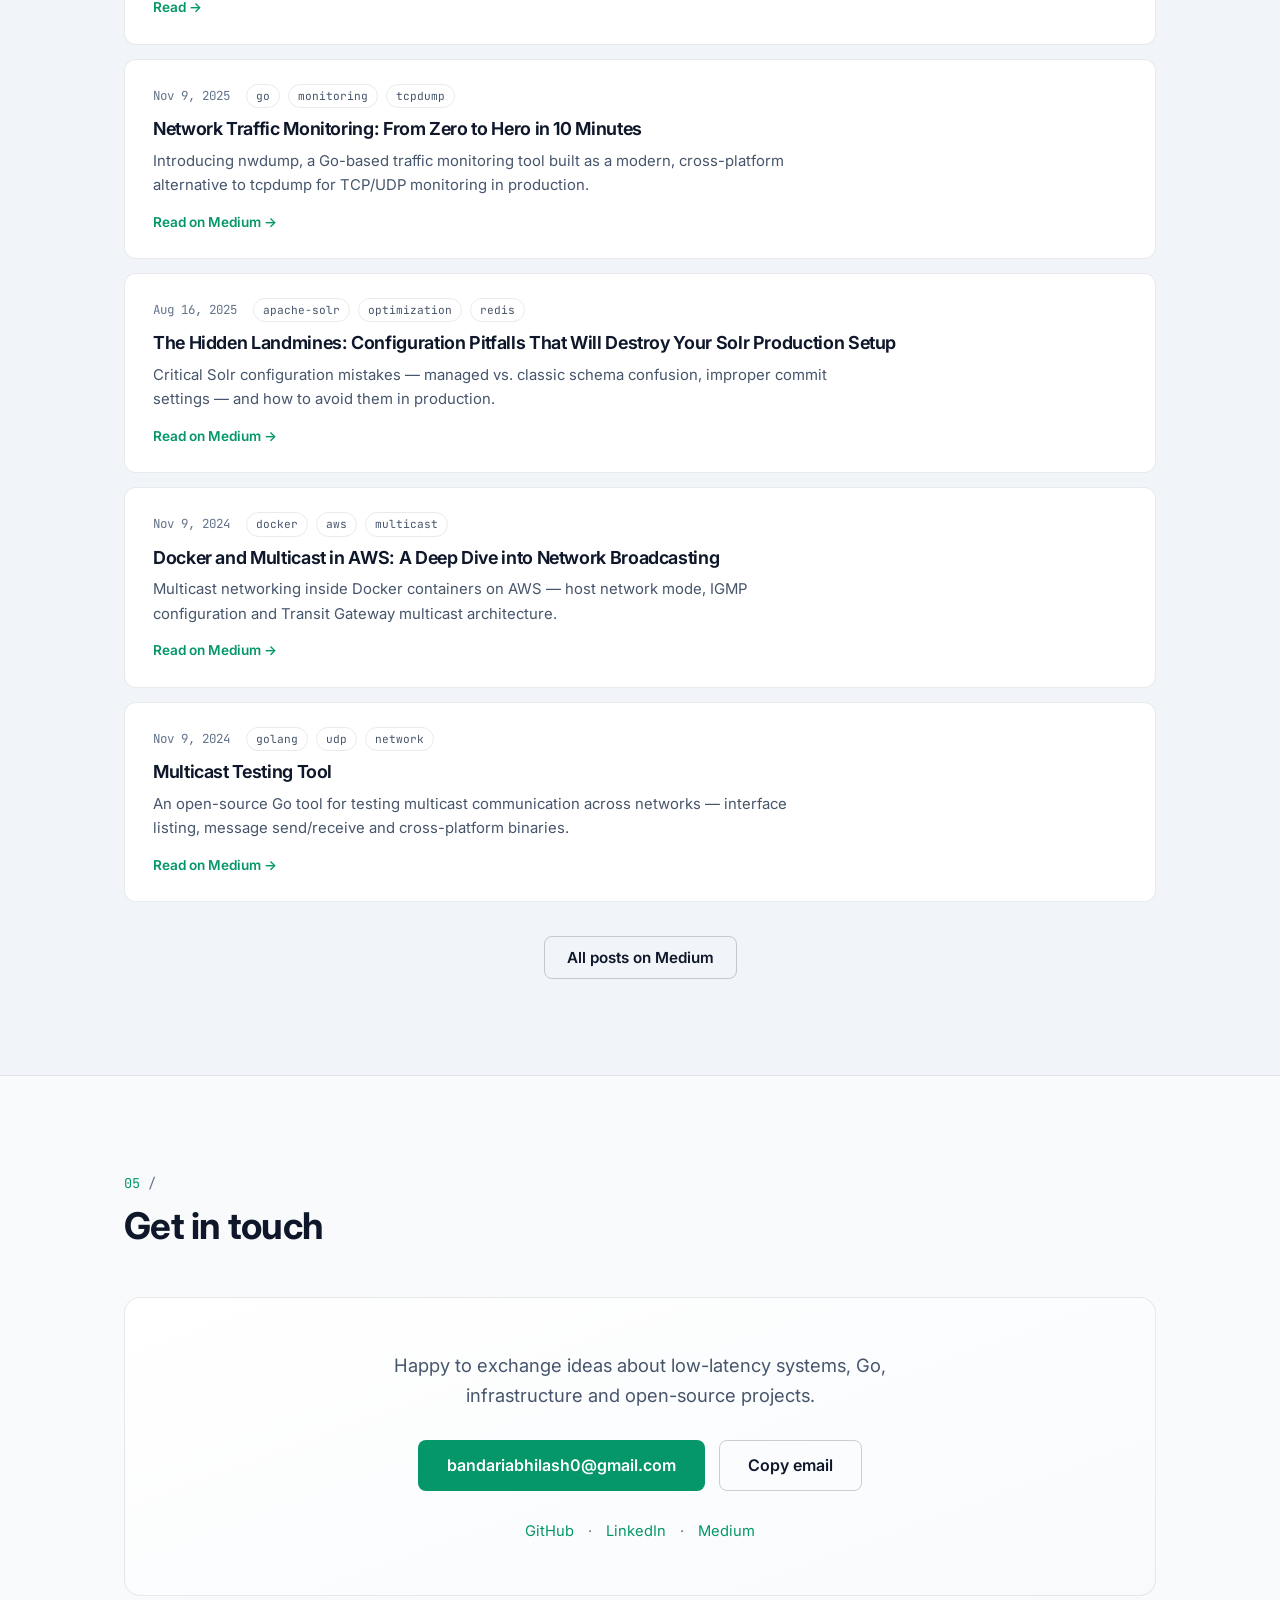
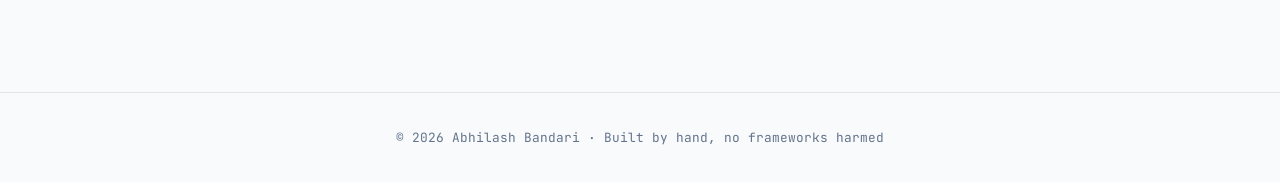
==== commit 9beec216: "feat : minor blush changes" ====
--- a/index.html
+++ b/index.html
@@ -43,8 +43,6 @@
                 <a href="#projects" class="nav-link">Projects</a>
                 <a href="#blog" class="nav-link">Blog</a>
                 <a href="#contact" class="nav-link">Contact</a>
-                <a href="AbhilashBandari-Resume.pdf" target="_blank"
-                    class="btn btn--outline btn--sm nav-resume">Resume</a>
             </div>
             <div class="nav-actions">
                 <button class="theme-toggle" id="theme-toggle" aria-label="Switch between light and dark mode">
@@ -79,9 +77,6 @@
         <div class="container">
             <div class="hero-layout">
                 <div class="hero-main">
-                    <p class="hero-eyebrow reveal">
-                <span class="status-dot"></span>Open to backend roles
-            </p>
             <h1 class="hero-title reveal">
                 Abhilash Bandari
             </h1>
@@ -338,11 +333,63 @@
                 <span class="section-index">03</span>
                 <h2 class="section-title">Open-source projects</h2>
                 <p class="section-subtitle">
-                    Tools I built to scratch real production itches — each one has a
-                    write-up on the blog.
+                    Go libraries for exchange market data, plus tools for networking,
+                    infrastructure and the everyday development workflow.
                 </p>
             </div>
-            <div class="projects-grid">
+            <div class="projects-grid projects-grid--featured">
+                <article class="project-card project-card--featured reveal">
+                    <div class="project-top">
+                        <span class="project-lang" data-lang="go">Pure Go</span>
+                        <span class="project-kind">Compression library</span>
+                    </div>
+                    <h3 class="project-title">lzo1z <span class="project-repo-name">/ LZO-GO</span></h3>
+                    <p class="project-description">
+                        LZO1Z decompression for exchange feeds and legacy protocols.
+                        Decodes into caller-owned buffers with explicit errors for malformed
+                        input. No cgo or dependencies outside the standard library.
+                    </p>
+                    <ul class="project-facts">
+                        <li><strong>0 allocations per call</strong> in the published benchmarks</li>
+                        <li>Validated against vectors generated by the original C library</li>
+                    </ul>
+                    <div class="project-actions">
+                        <a href="https://github.com/bandari-abhilash/LZO-GO" target="_blank" rel="noopener"
+                            aria-label="lzo1z source on GitHub">Source ↗</a>
+                        <a href="https://pkg.go.dev/github.com/bandari-abhilash/LZO-GO" target="_blank" rel="noopener"
+                            aria-label="lzo1z API documentation">API docs ↗</a>
+                        <a href="blog/two-go-libraries.html">Story &amp; benchmarks →</a>
+                    </div>
+                    <span class="project-license">GPL-2.0-or-later</span>
+                </article>
+
+                <article class="project-card project-card--featured reveal">
+                    <div class="project-top">
+                        <span class="project-lang" data-lang="go">Pure Go</span>
+                        <span class="project-kind">Market data library</span>
+                    </div>
+                    <h3 class="project-title">fastfix</h3>
+                    <p class="project-description">
+                        FAST 1.1 decoding with runtime XML templates, groups and sequences.
+                        Preserves decimal prices and gives feed handlers control over dictionary
+                        resets. No cgo or dependencies outside the standard library.
+                    </p>
+                    <ul class="project-facts">
+                        <li><strong>All six FAST field operators</strong> supported for decoding</li>
+                        <li>Benchmarked against Go, C++, Java and Rust implementations</li>
+                    </ul>
+                    <div class="project-actions">
+                        <a href="https://github.com/bandari-abhilash/fastfix" target="_blank" rel="noopener"
+                            aria-label="fastfix source on GitHub">Source ↗</a>
+                        <a href="https://pkg.go.dev/github.com/bandari-abhilash/fastfix" target="_blank" rel="noopener"
+                            aria-label="fastfix API documentation">API docs ↗</a>
+                        <a href="blog/two-go-libraries.html">Story &amp; benchmarks →</a>
+                    </div>
+                    <span class="project-license">MIT</span>
+                </article>
+            </div>
+            <p class="projects-group-label">Tools &amp; developer setup</p>
+            <div class="projects-grid projects-grid--tools">
                 <article class="project-card reveal">
                     <div class="project-top">
                         <span class="project-lang" data-lang="go">Go</span>
@@ -393,10 +440,10 @@
 
                 <article class="project-card reveal">
                     <div class="project-top">
-                        <span class="project-lang" data-lang="python">Python</span>
+                        <span class="project-lang" data-lang="shell">Shell · macOS</span>
                         <div class="project-links">
-                            <a href="https://github.com/bandari-abhilash/migration-scripts" target="_blank"
-                                rel="noopener" aria-label="GitHub repo">
+                            <a href="https://github.com/bandari-abhilash/dotfiles" target="_blank"
+                                rel="noopener" aria-label="dotfiles repository on GitHub">
                                 <svg width="18" height="18" viewBox="0 0 24 24" fill="currentColor">
                                     <path
                                         d="M12 0c-6.626 0-12 5.373-12 12 0 5.302 3.438 9.8 8.207 11.387.599.111.793-.261.793-.577v-2.234c-3.338.726-4.033-1.416-4.033-1.416-.546-1.387-1.333-1.756-1.333-1.756-1.089-.745.083-.729.083-.729 1.205.084 1.839 1.237 1.839 1.237 1.07 1.834 2.807 1.304 3.492.997.107-.775.418-1.305.762-1.604-2.665-.305-5.467-1.334-5.467-5.931 0-1.311.469-2.381 1.236-3.221-.124-.303-.535-1.524.117-3.176 0 0 1.008-.322 3.301 1.23.957-.266 1.983-.399 3.003-.404 1.02.005 2.047.138 3.006.404 2.291-1.552 3.297-1.23 3.297-1.23.653 1.653.242 2.874.118 3.176.77.84 1.235 1.911 1.235 3.221 0 4.609-2.807 5.624-5.479 5.921.43.372.823 1.102.823 2.222v3.293c0 .319.192.694.801.576 4.765-1.589 8.199-6.086 8.199-11.386 0-6.627-5.373-12-12-12z" />
@@ -404,37 +451,15 @@
                             </a>
                         </div>
                     </div>
-                    <h3 class="project-title">migration-scripts</h3>
+                    <h3 class="project-title">dotfiles</h3>
                     <p class="project-description">
-                        Utilities that make Redis and Apache Solr migrations between
-                        environments painless — batches data into small processable
-                        chunks to sidestep OOM errors, moving datasets in minutes.
-                    </p>
-                    <a class="project-blog"
-                        href="https://medium.com/@bandariabhilash0/the-hidden-landmines-configuration-pitfalls-that-will-destroy-your-solr-production-setup-4664e46c0c97"
-                        target="_blank" rel="noopener">Read the write-up →</a>
-                </article>
-
-                <article class="project-card reveal">
-                    <div class="project-top">
-                        <span class="project-lang" data-lang="go">Go</span>
-                        <div class="project-links">
-                            <a href="https://github.com/bandari-abhilash/channels" target="_blank" rel="noopener"
-                                aria-label="GitHub repo">
-                                <svg width="18" height="18" viewBox="0 0 24 24" fill="currentColor">
-                                    <path
-                                        d="M12 0c-6.626 0-12 5.373-12 12 0 5.302 3.438 9.8 8.207 11.387.599.111.793-.261.793-.577v-2.234c-3.338.726-4.033-1.416-4.033-1.416-.546-1.387-1.333-1.756-1.333-1.756-1.089-.745.083-.729.083-.729 1.205.084 1.839 1.237 1.839 1.237 1.07 1.834 2.807 1.304 3.492.997.107-.775.418-1.305.762-1.604-2.665-.305-5.467-1.334-5.467-5.931 0-1.311.469-2.381 1.236-3.221-.124-.303-.535-1.524.117-3.176 0 0 1.008-.322 3.301 1.23.957-.266 1.983-.399 3.003-.404 1.02.005 2.047.138 3.006.404 2.291-1.552 3.297-1.23 3.297-1.23.653 1.653.242 2.874.118 3.176.77.84 1.235 1.911 1.235 3.221 0 4.609-2.807 5.624-5.479 5.921.43.372.823 1.102.823 2.222v3.293c0 .319.192.694.801.576 4.765-1.589 8.199-6.086 8.199-11.386 0-6.627-5.373-12-12-12z" />
-                                </svg>
-                            </a>
-                        </div>
-                    </div>
-                    <h3 class="project-title">channels</h3>
-                    <p class="project-description">
-                        A minimal pub/sub implementation using Go channels and
-                        goroutines — a distilled version of the concurrency patterns
-                        behind my market-feed and alerting systems.
-                    </p>
-                    <span class="project-blog project-blog--muted">Concurrency patterns, distilled</span>
+                        My macOS setup for keyboard-driven window tiling with AeroSpace,
+                        workspace and app indicators in SketchyBar, and switchable themes.
+                        Includes shortcuts for moving windows between workspaces and monitors,
+                        with configs managed through GNU Stow.
+                    </p>
+                    <a class="project-blog" href="https://github.com/bandari-abhilash/dotfiles#readme"
+                        target="_blank" rel="noopener">Explore the setup →</a>
                 </article>
             </div>
         </div>
@@ -599,8 +624,8 @@
             </div>
             <div class="contact-card reveal">
                 <p class="contact-lead">
-                    I'm looking for my next backend role — happy to talk about
-                    low-latency systems, Go, or anything infrastructure.
+                    Happy to exchange ideas about low-latency systems, Go,
+                    infrastructure and open-source projects.
                 </p>
                 <div class="contact-actions">
                     <a href="mailto:bandariabhilash0@gmail.com"
@@ -615,8 +640,6 @@
                     <a href="https://linkedin.com/in/abhilash-bandari" target="_blank" rel="noopener">LinkedIn</a>
                     <span>·</span>
                     <a href="https://medium.com/@bandariabhilash0" target="_blank" rel="noopener">Medium</a>
-                    <span>·</span>
-                    <a href="AbhilashBandari-Resume.pdf" target="_blank">Resume (PDF)</a>
                 </div>
             </div>
         </div>
@@ -630,6 +653,8 @@
     </footer>
 
     <script src="app.js"></script>
+    <script data-goatcounter="https://bandariabhilash.goatcounter.com/count"
+        async src="//gc.zgo.at/count.js"></script>
 </body>
 
 </html>
--- a/style.css
+++ b/style.css
@@ -691,6 +691,10 @@
   gap: 20px;
 }
 
+.projects-grid--tools {
+  grid-template-columns: repeat(3, minmax(0, 1fr));
+}
+
 .project-card {
   background: var(--surface);
   border: 1px solid var(--border);
@@ -737,6 +741,12 @@
   background: var(--python-dim);
 }
 
+.project-lang[data-lang="shell"] {
+  color: var(--accent);
+  border-color: var(--accent-border);
+  background: var(--accent-dim);
+}
+
 .project-links a {
   color: var(--text-muted);
   display: inline-flex;
@@ -767,6 +777,74 @@
 .project-blog--muted {
   color: var(--text-muted);
   font-weight: 500;
+}
+
+.projects-grid--featured {
+  margin-bottom: 32px;
+}
+
+.project-card--featured {
+  border-color: var(--accent-border);
+  border-top: 3px solid var(--accent);
+  background: linear-gradient(150deg, var(--accent-dim), transparent 65%), var(--surface);
+  min-width: 0;
+}
+
+.project-card--featured .project-top {
+  flex-wrap: wrap;
+  gap: 10px;
+}
+
+.project-card--featured .project-title {
+  font-size: 1.5rem;
+}
+
+.project-kind,
+.project-repo-name,
+.project-license {
+  color: var(--text-muted);
+  font-size: 0.76rem;
+  font-weight: 400;
+}
+
+.project-facts {
+  padding-left: 18px;
+  margin: 0 0 24px;
+  display: grid;
+  gap: 8px;
+  color: var(--text-secondary);
+  font-size: 0.86rem;
+}
+
+.project-facts li::marker {
+  color: var(--accent);
+}
+
+.project-facts strong {
+  color: var(--text);
+  font-weight: 600;
+}
+
+.project-actions {
+  display: flex;
+  flex-wrap: wrap;
+  gap: 10px 20px;
+  padding-top: 16px;
+  border-top: 1px solid var(--border);
+  font-size: 0.84rem;
+  font-weight: 600;
+}
+
+.project-license {
+  margin-top: 12px;
+  font-family: var(--font-mono);
+}
+
+.projects-group-label {
+  margin-bottom: 16px;
+  font-size: 0.85rem;
+  font-weight: 600;
+  color: var(--text-secondary);
 }
 
 /* ---------- Blog ---------- */
